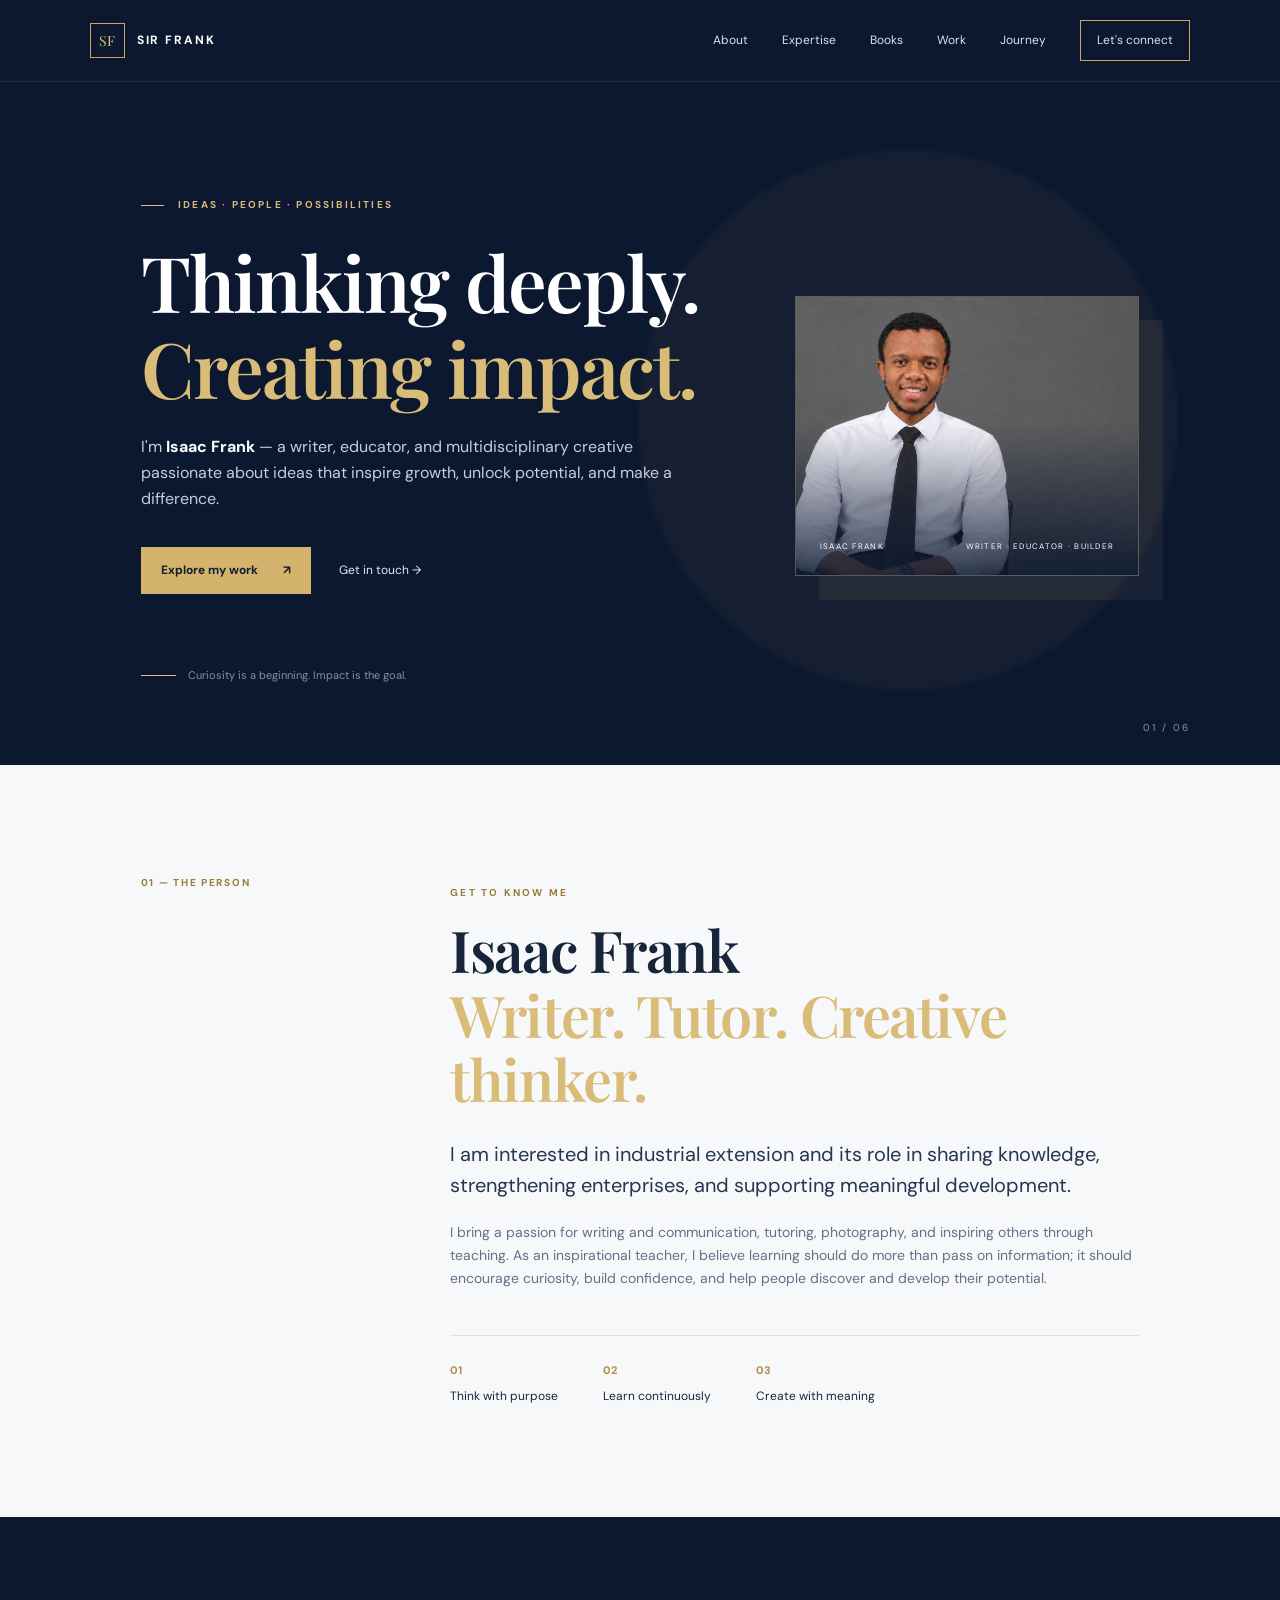
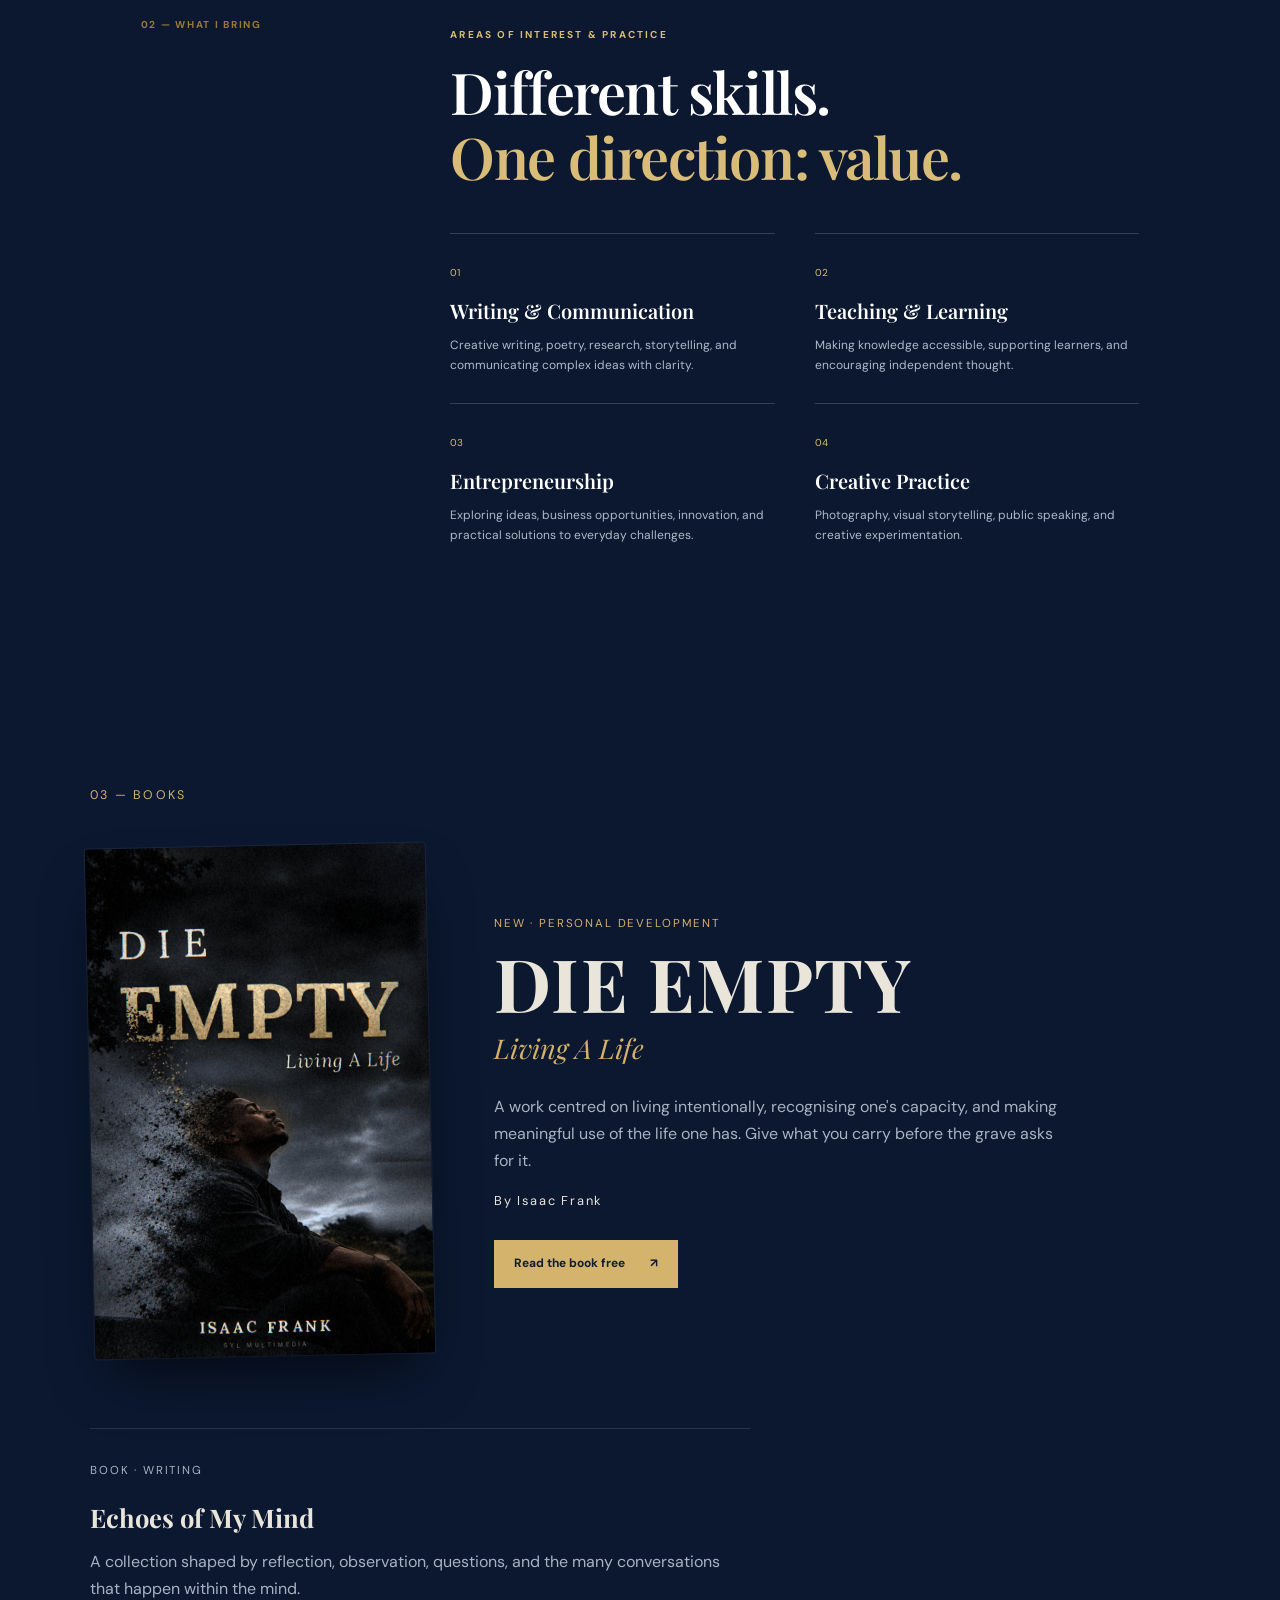
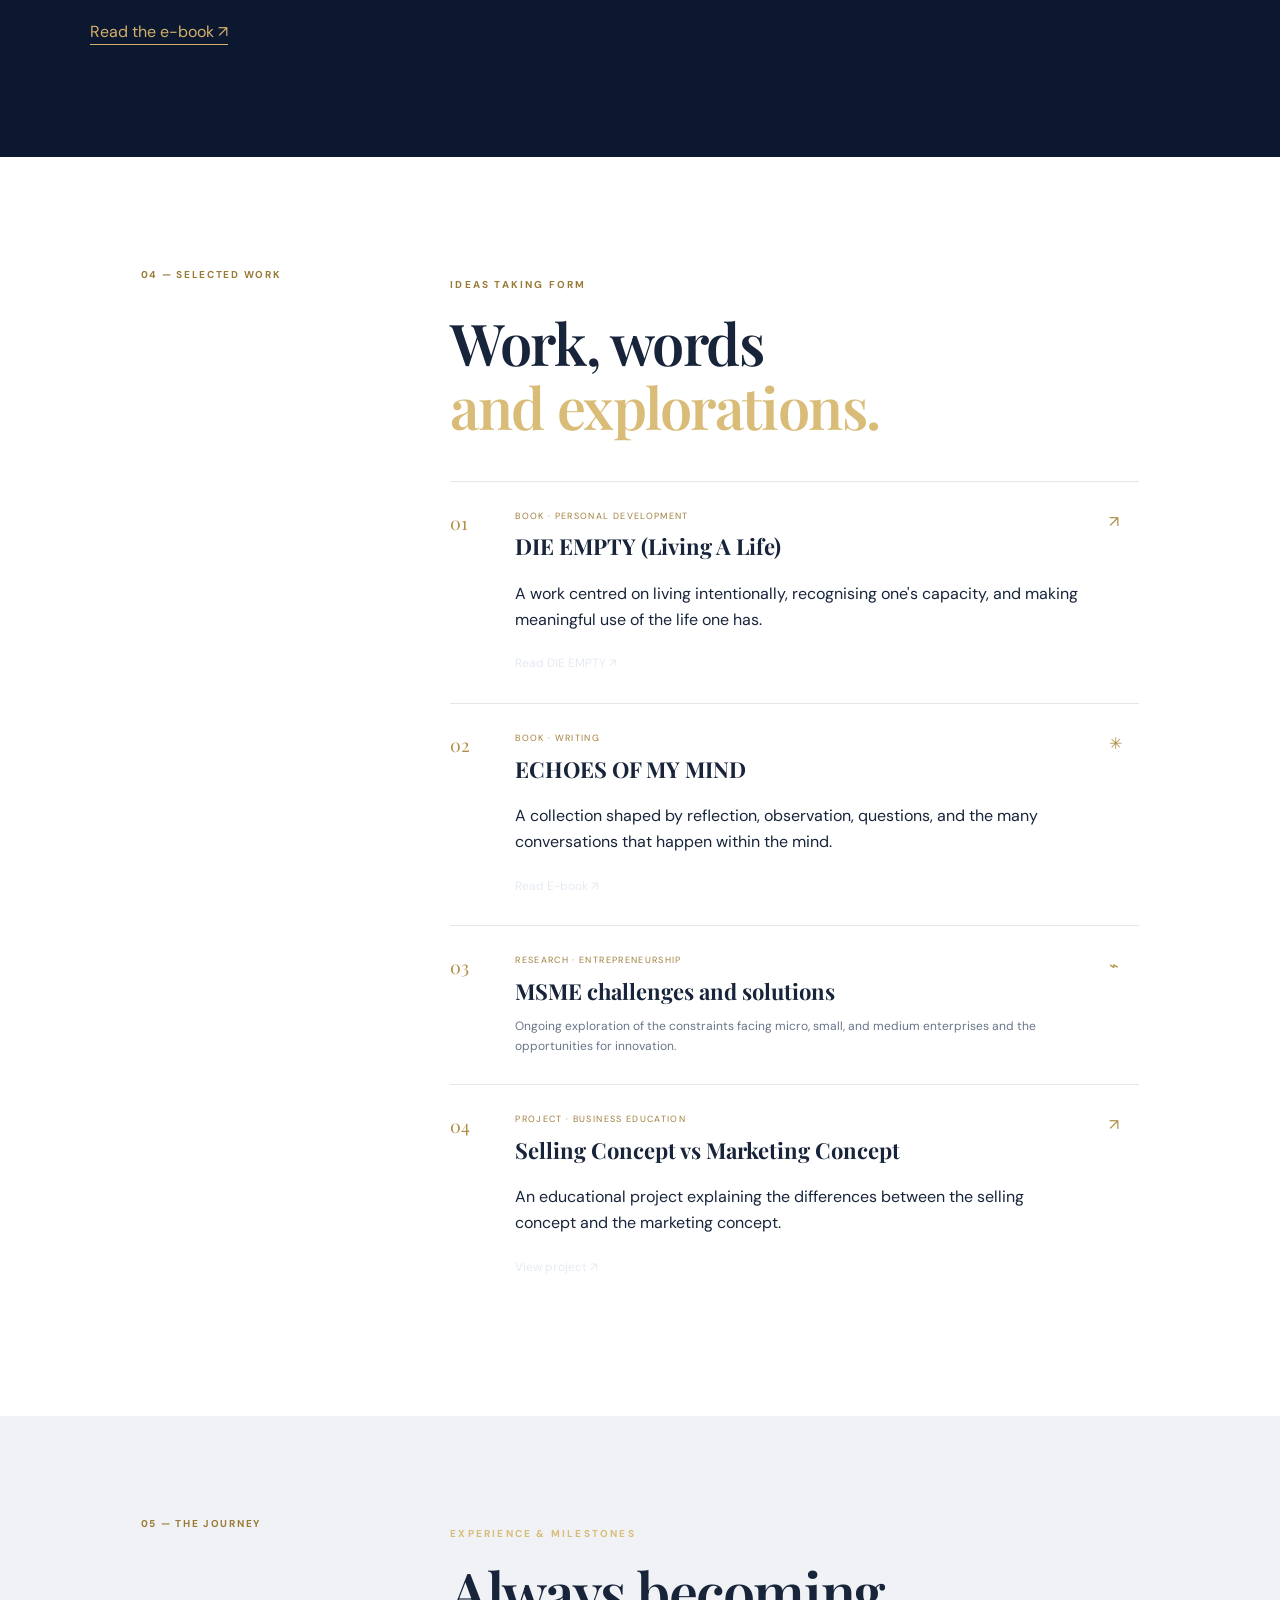
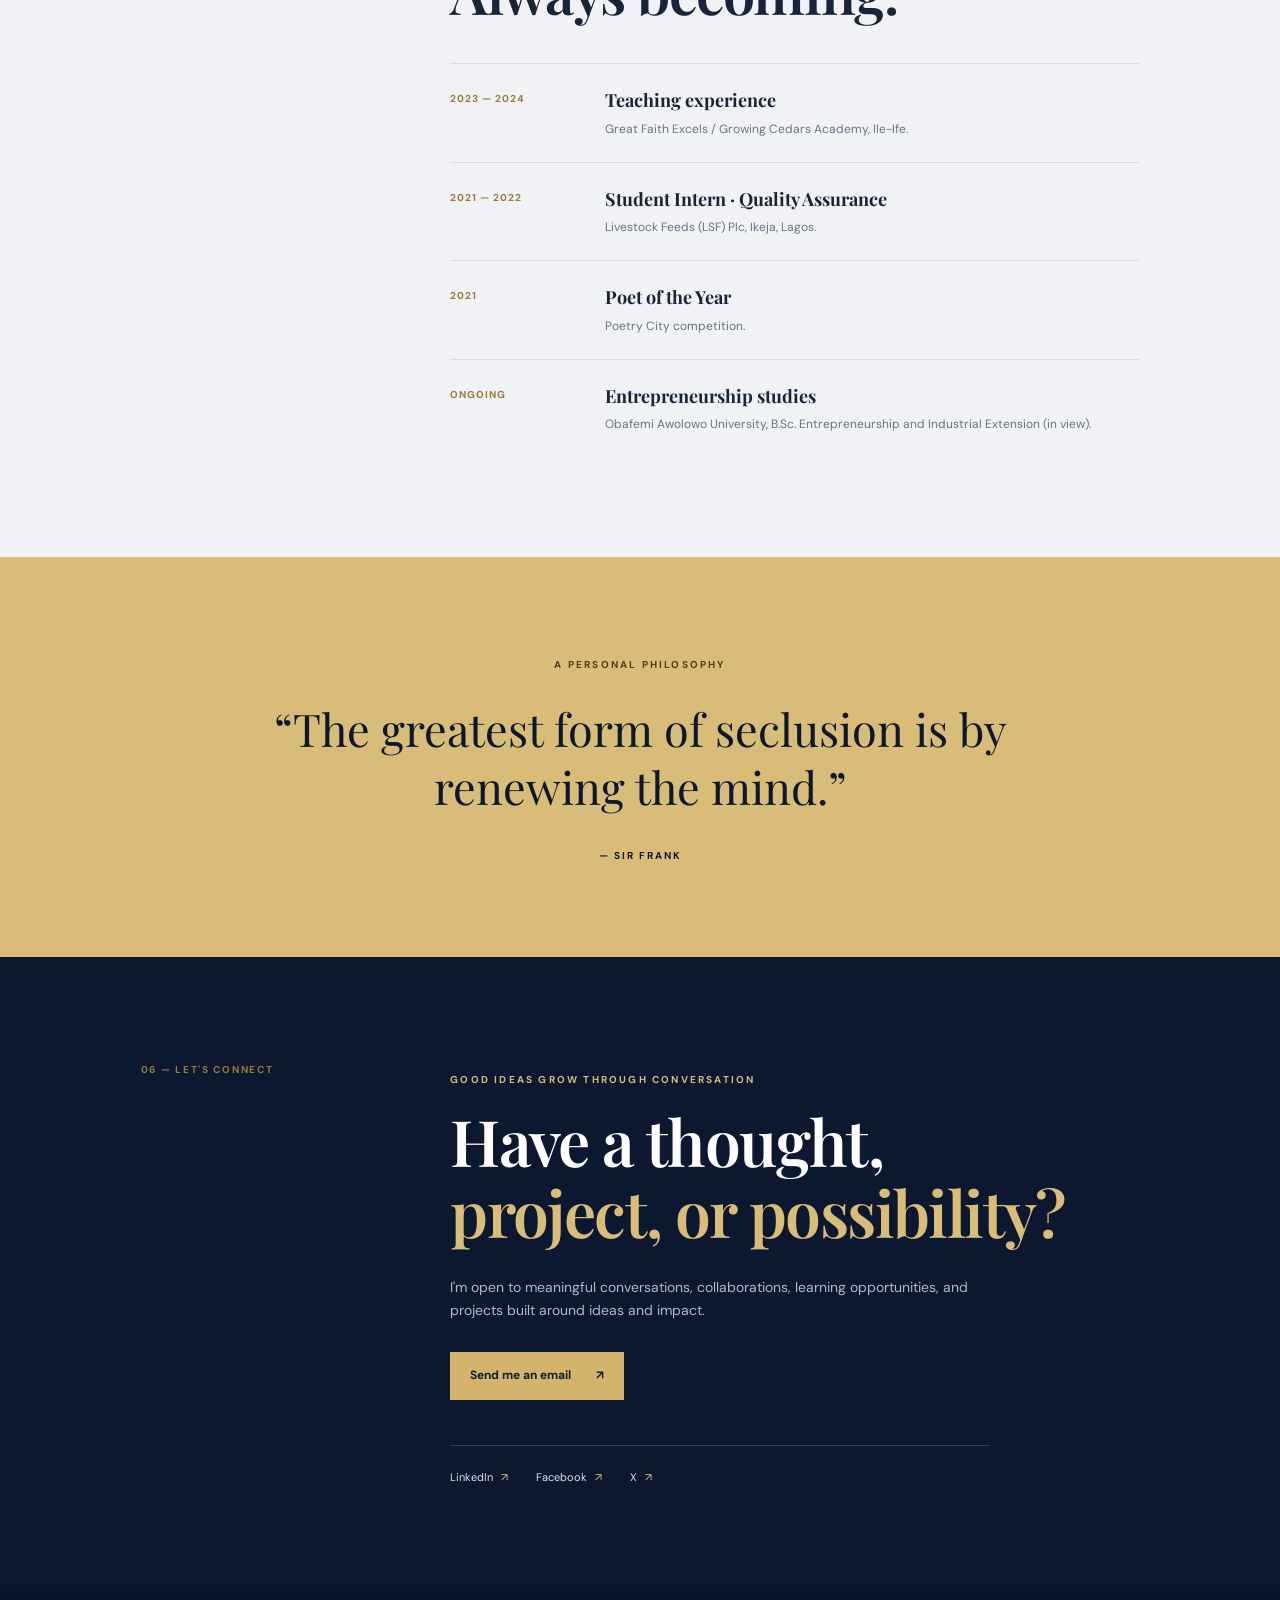
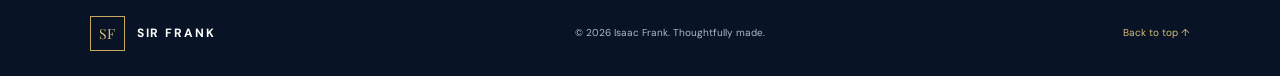
==== index.html @ 70b2aa08 "Update index.html" ====
<!DOCTYPE html>
<html lang="en">
<head>
  <meta charset="UTF-8">
  <meta name="viewport" content="width=device-width, initial-scale=1.0">

  <!-- Primary SEO -->
  <title>Isaac Frank (Sir Frank) | Nigerian Writer, Poet & Educator</title>
  <meta name="description" content="Explore the official website of Isaac Frank, known as Sir Frank — Nigerian writer, poet, educator and entrepreneur. Discover his books, creative work, teaching experience and ideas.">
  <meta name="author" content="Isaac Frank">
  <meta name="google-site-verification" content="kIgIBZlrPCtTKdkkR1Ar9hsfxq_OWVDCGzjVnLo0ApE">
  <meta name="robots" content="index, follow">
  <meta name="theme-color" content="#0b1830">

  <!-- Canonical URL -->
  <link rel="canonical" href="https://sirfrank-dotcom.github.io/sirfrank/">

  <!-- Open Graph -->
  <meta property="og:type" content="website">
  <meta property="og:site_name" content="Sir Frank">
  <meta property="og:title" content="Isaac Frank (Sir Frank) | Official Website">
  <meta property="og:description" content="Discover the books, ideas, creative work and professional journey of Isaac Frank — writer, poet, educator and entrepreneur.">
  <meta property="og:url" content="https://sirfrank-dotcom.github.io/sirfrank/">
  <meta property="og:image" content="https://sirfrank-dotcom.github.io/sirfrank/sir-frank-portrait.jpg">
  <meta property="og:image:alt" content="Portrait of Isaac Frank, known as Sir Frank">
  <meta property="og:locale" content="en_NG">

  <!-- Twitter / X Card -->
  <meta name="twitter:card" content="summary_large_image">
  <meta name="twitter:title" content="Isaac Frank (Sir Frank) | Official Website">
  <meta name="twitter:description" content="Explore the books, ideas, creative work and journey of Isaac Frank — Nigerian writer, poet and educator.">
  <meta name="twitter:image" content="https://sirfrank-dotcom.github.io/sirfrank/sir-frank-portrait.jpg">

  <!-- Author Structured Data -->
  <script type="application/ld+json">
  {
    "@context": "https://schema.org",
    "@type": "Person",
    "name": "Isaac Frank",
    "alternateName": "Sir Frank",
    "url": "https://sirfrank-dotcom.github.io/sirfrank/",
    "image": "https://sirfrank-dotcom.github.io/sirfrank/sir-frank-portrait.jpg",
    "description": "Isaac Frank, professionally known as Sir Frank, is a Nigerian writer, poet, educator and entrepreneur.",
    "jobTitle": [
      "Writer",
      "Poet",
      "Educator",
      "Entrepreneur"
    ],
    "email": "frank@sylmultimedia.com",
    "sameAs": [
      "https://www.linkedin.com/in/isaac-frank-819265212",
      "https://www.facebook.com/profile.php?id=61594886973166",
      "https://x.com/ScientificPhil2"
    ]
  }
  </script>

  <!-- Book Structured Data -->
  <script type="application/ld+json">
  {
    "@context": "https://schema.org",
    "@type": "Book",
    "name": "DIE EMPTY (Living A Life)",
    "author": { "@type": "Person", "name": "Isaac Frank" },
    "image": "https://sirfrank-dotcom.github.io/sirfrank/die-empty-cover.jpg",
    "genre": "Personal development",
    "description": "A work centred on living intentionally, recognising one's capacity, and making meaningful use of the life one has."
  }
  </script>

  <!-- Fonts and Styles -->
  <link rel="preconnect" href="https://fonts.googleapis.com">
  <link rel="preconnect" href="https://fonts.gstatic.com" crossorigin>
  <link href="https://fonts.googleapis.com/css2?family=DM+Sans:wght@400;500;600;700&family=Playfair+Display:wght@600;700&display=swap" rel="stylesheet">
  <link rel="stylesheet" href="styles.css">
  <link rel="stylesheet" href="books.css">
</head>

<body>

  <header class="site-header">
    <a class="brand" href="#home" aria-label="Sir Frank home">
      <span>SF</span><b>SIR FRANK</b>
    </a>

    <button class="menu-toggle" aria-label="Toggle navigation" aria-expanded="false">☰</button>

    <nav id="nav">
      <a href="#about">About</a>
      <a href="#expertise">Expertise</a>
      <a href="#books">Books</a>
      <a href="#work">Work</a>
      <a href="#journey">Journey</a>
      <a class="nav-contact" href="#contact">Let's connect</a>
    </nav>
  </header>

  <main>

    <section class="hero" id="home">
      <div class="hero-glow"></div>

      <div class="hero-copy">
        <p class="eyebrow"><span></span> IDEAS · PEOPLE · POSSIBILITIES</p>

        <h1>Thinking deeply.<br><em>Creating impact.</em></h1>

        <p class="hero-intro">
          I'm <strong>Isaac Frank</strong> — a writer, educator, and multidisciplinary creative passionate about ideas that inspire growth, unlock potential, and make a difference.
        </p>

        <div class="hero-actions">
          <a class="button button-gold" href="#work">Explore my work <span>↗</span></a>
          <a class="text-link" href="#contact">Get in touch <span>→</span></a>
        </div>

        <div class="hero-note">
          <span class="note-line"></span>
          <span>Curiosity is a beginning. Impact is the goal.</span>
        </div>
      </div>

      <div class="hero-card">
        <img src="sir-frank-portrait.jpg" alt="Portrait of Isaac Frank, known as Sir Frank">
        <div class="card-bottom">
          <span>ISAAC FRANK</span>
          <span>WRITER · EDUCATOR · BUILDER</span>
        </div>
      </div>

      <div class="hero-index">01 / 06</div>
    </section>

    <section class="section about-section" id="about">
      <div class="section-label">01 — THE PERSON</div>

      <div class="section-content">
        <p class="eyebrow dark">GET TO KNOW ME</p>

        <h2>Isaac Frank<br><em>Writer. Tutor. Creative thinker.</em></h2>

        <p class="lead">
          I am interested in industrial extension and its role in sharing knowledge, strengthening enterprises, and supporting meaningful development.
        </p>

        <p>
          I bring a passion for writing and communication, tutoring, photography, and inspiring others through teaching. As an inspirational teacher, I believe learning should do more than pass on information; it should encourage curiosity, build confidence, and help people discover and develop their potential.
        </p>

        <div class="values">
          <div><b>01</b><span>Think with purpose</span></div>
          <div><b>02</b><span>Learn continuously</span></div>
          <div><b>03</b><span>Create with meaning</span></div>
        </div>
      </div>
    </section>

    <section class="expertise-section" id="expertise">
      <div class="section-label">02 — WHAT I BRING</div>

      <div class="expertise-main">
        <p class="eyebrow">AREAS OF INTEREST & PRACTICE</p>

        <h2>Different skills.<br><em>One direction: value.</em></h2>

        <div class="skill-grid">
          <article>
            <span>01</span>
            <h3>Writing & Communication</h3>
            <p>Creative writing, poetry, research, storytelling, and communicating complex ideas with clarity.</p>
          </article>

          <article>
            <span>02</span>
            <h3>Teaching & Learning</h3>
            <p>Making knowledge accessible, supporting learners, and encouraging independent thought.</p>
          </article>

          <article>
            <span>03</span>
            <h3>Entrepreneurship</h3>
            <p>Exploring ideas, business opportunities, innovation, and practical solutions to everyday challenges.</p>
          </article>

          <article>
            <span>04</span>
            <h3>Creative Practice</h3>
            <p>Photography, visual storytelling, public speaking, and creative experimentation.</p>
          </article>
        </div>
      </div>
    </section>

    <!-- ============ BOOKS ============ -->
    <section class="books-section" id="books">
      <div class="books-inner">
        <p class="books-label">03 — BOOKS</p>

        <article class="book-feature">
          <a class="book-cover" href="read.html" aria-label="Read DIE EMPTY (Living A Life) online">
            <img
              src="die-empty-cover.jpg"
              width="800" height="1200"
              loading="lazy"
              alt="Cover of DIE EMPTY (Living A Life) by Isaac Frank: a man in profile looking up at a stormy sky, his shoulder dissolving into dust">
          </a>

          <div class="book-info" id="book-die-empty">
            <p class="books-tag">NEW · PERSONAL DEVELOPMENT</p>
            <h2>DIE EMPTY</h2>
            <p class="book-subtitle">Living A Life</p>
            <p class="book-blurb">
              A work centred on living intentionally, recognising one's capacity,
              and making meaningful use of the life one has. Give what you carry
              before the grave asks for it.
            </p>
            <p class="book-author">By Isaac Frank</p>
            <div class="book-actions">
              <a class="button button-gold" href="read.html">
                Read the book free <span>↗</span>
              </a>
            </div>
          </div>
        </article>

        <article class="book-secondary">
          <p class="books-tag">BOOK · WRITING</p>
          <h3>Echoes of My Mind</h3>
          <p>A collection shaped by reflection, observation, questions, and the many conversations that happen within the mind.</p>
          <a class="books-link"
             href="https://drive.google.com/file/d/1zR5VqU8-YOCfHtyw5eq_0XbmjN3TXMYq/view?usp=drivesdk"
             target="_blank" rel="noopener noreferrer">Read the e-book ↗</a>
        </article>
      </div>
    </section>

    <section class="section work-section" id="work">
      <div class="section-label">04 — SELECTED WORK</div>

      <div class="section-content">
        <p class="eyebrow dark">IDEAS TAKING FORM</p>

        <h2>Work, words<br><em>and explorations.</em></h2>

        <div class="work-list">

          <article class="work-item">
            <div class="work-no">01</div>

            <div>
              <p class="work-type">BOOK · PERSONAL DEVELOPMENT</p>
              <h3>DIE EMPTY (Living A Life)</h3>
              <p>A work centred on living intentionally, recognising one's capacity, and making meaningful use of the life one has.</p>

              <a class="text-link" href="read.html">Read DIE EMPTY ↗</a>
            </div>

            <span class="work-mark">↗</span>
          </article>

          <article class="work-item">
            <div class="work-no">02</div>

            <div>
              <p class="work-type">BOOK · WRITING</p>
              <h3>ECHOES OF MY MIND</h3>
              <p>A collection shaped by reflection, observation, questions, and the many conversations that happen within the mind.</p>

              <a
                class="text-link"
                href="https://drive.google.com/file/d/1zR5VqU8-YOCfHtyw5eq_0XbmjN3TXMYq/view?usp=drivesdk"
                target="_blank"
                rel="noopener noreferrer"
              >Read E-book ↗</a>
            </div>

            <span class="work-mark">✳</span>
          </article>

          <article class="work-item">
            <div class="work-no">03</div>

            <div>
              <p class="work-type">RESEARCH · ENTREPRENEURSHIP</p>
              <h3>MSME challenges and solutions</h3>
              <p>Ongoing exploration of the constraints facing micro, small, and medium enterprises and the opportunities for innovation.</p>
            </div>

            <span class="work-mark">⌁</span>
          </article>

          <article class="work-item">
            <div class="work-no">04</div>

            <div>
              <p class="work-type">PROJECT · BUSINESS EDUCATION</p>
              <h3>Selling Concept vs Marketing Concept</h3>
              <p>An educational project explaining the differences between the selling concept and the marketing concept.</p>

              <a class="text-link" href="https://sellingconceptvsmarketinconcept.netlify.app" target="_blank" rel="noopener">View project ↗</a>
            </div>

            <span class="work-mark">↗</span>
          </article>

        </div>
      </div>
    </section>

    <section class="journey-section" id="journey">
      <div class="section-label">05 — THE JOURNEY</div>

      <div class="journey-main">
        <p class="eyebrow">EXPERIENCE & MILESTONES</p>

        <h2>Always becoming.</h2>

        <div class="timeline">

          <div class="timeline-item">
            <span>2023 — 2024</span>
            <div>
              <h3>Teaching experience</h3>
              <p>Great Faith Excels / Growing Cedars Academy, Ile-Ife.</p>
            </div>
          </div>

          <div class="timeline-item">
            <span>2021 — 2022</span>
            <div>
              <h3>Student Intern · Quality Assurance</h3>
              <p>Livestock Feeds (LSF) Plc, Ikeja, Lagos.</p>
            </div>
          </div>

          <div class="timeline-item">
            <span>2021</span>
            <div>
              <h3>Poet of the Year</h3>
              <p>Poetry City competition.</p>
            </div>
          </div>

          <div class="timeline-item">
            <span>ONGOING</span>
            <div>
              <h3>Entrepreneurship studies</h3>
              <p>Obafemi Awolowo University, B.Sc. Entrepreneurship and Industrial Extension (in view).</p>
            </div>
          </div>

        </div>
      </div>
    </section>

    <section class="quote-section">
      <p class="eyebrow">A PERSONAL PHILOSOPHY</p>

      <blockquote>“The greatest form of seclusion is by renewing the mind.”</blockquote>

      <span>— SIR FRANK</span>
    </section>

    <section class="contact-section" id="contact">
      <div class="section-label">06 — LET'S CONNECT</div>

      <div class="contact-main">
        <p class="eyebrow">GOOD IDEAS GROW THROUGH CONVERSATION</p>

        <h2>Have a thought,<br><em>project, or possibility?</em></h2>

        <p class="contact-intro">
          I'm open to meaningful conversations, collaborations, learning opportunities, and projects built around ideas and impact.
        </p>

        <a class="button button-gold" href="mailto:frank@sylmultimedia.com">
          Send me an email <span>↗</span>
        </a>

        <div class="social-links">
          <a href="https://www.linkedin.com/in/isaac-frank-819265212" target="_blank" rel="noopener">LinkedIn <span>↗</span></a>

          <a href="https://www.facebook.com/profile.php?id=61594886973166" target="_blank" rel="noopener">Facebook <span>↗</span></a>

          <a href="https://x.com/ScientificPhil2" target="_blank" rel="noopener">X <span>↗</span></a>
        </div>
      </div>
    </section>

  </main>

  <footer>
    <a class="brand" href="#home">
      <span>SF</span><b>SIR FRANK</b>
    </a>

    <p>© <span id="year"></span> Isaac Frank. Thoughtfully made.</p>

    <a href="#home" class="back-top">Back to top ↑</a>
  </footer>

  <script src="script.js"></script>

</body>
</html>
---- styles.css ----
*{box-sizing:border-box}html{scroll-behavior:smooth}body{margin:0;background:#f7f8fa;color:#17243a;font-family:"DM Sans",sans-serif;line-height:1.65}a{color:inherit;text-decoration:none}.site-header{height:82px;padding:0 7vw;display:flex;align-items:center;justify-content:space-between;background:#0b1830;color:#fff;position:sticky;top:0;z-index:10;border-bottom:1px solid #ffffff18}.brand{display:flex;align-items:center;gap:12px;letter-spacing:.16em;font-size:12px}.brand span{display:grid;place-items:center;width:35px;height:35px;border:1px solid #caa85b;color:#d9bc78;font-family:"Playfair Display";font-size:14px;letter-spacing:0}.site-header nav{display:flex;align-items:center;gap:34px;font-size:12px;color:#dce2ed}.site-header nav a:hover,.social-links a:hover{color:#d9bc78}.nav-contact{border:1px solid #caa85b;padding:10px 16px}.menu-toggle{display:none;background:none;color:white;border:0;font-size:24px}.hero{min-height:660px;background:#0b1830;color:#fff;padding:105px 11vw 80px;position:relative;display:grid;grid-template-columns:1.25fr .75fr;align-items:center;gap:8%;overflow:hidden}.hero-glow{position:absolute;width:540px;height:540px;border-radius:50%;background:#caa85b0d;filter:blur(2px);right:8%;top:10%}.hero-copy,.hero-card{position:relative;z-index:1}.eyebrow{font-size:10px;letter-spacing:.22em;font-weight:700;color:#d9bc78}.eyebrow span{display:inline-block;width:23px;height:1px;background:#d9bc78;vertical-align:middle;margin-right:10px}.hero h1,h2{font-family:"Playfair Display",serif;font-weight:600;line-height:1.12;letter-spacing:-.025em}.hero h1{font-size:clamp(48px,6vw,78px);margin:24px 0}.hero h1 em,h2 em{font-style:normal;color:#d9bc78}.hero-intro{max-width:570px;color:#c6cedb;font-size:16px}.hero-intro strong{color:white}.hero-actions{display:flex;align-items:center;gap:28px;margin-top:34px}.button{display:inline-flex;align-items:center;gap:25px;padding:14px 20px;font-size:12px;font-weight:700}.button-gold{background:#d4b46d;color:#111d31}.button-gold:hover{background:#e5ca8b}.text-link{font-size:12px;color:#e5eaf2}.hero-note{display:flex;align-items:center;gap:12px;margin-top:72px;color:#8491a5;font-size:11px}.note-line{width:35px;height:1px;background:#d9bc78}.hero-card{height: 280px;max-width:360px;width:100%;justify-self: center;position:relative;overflow:hidden;border:1px solid #d9bc7859;background:#142746;box-shadow:24px 24px 0 #d9bc7812}.hero-card>img{display:block;width:100%;height:100%;object-fit:cover;object-position:48% center}.hero-card:after{content:"";position:absolute;inset:45% 0 0;background:linear-gradient(transparent,#0b1830d9);pointer-events:none}.card-bottom{position:absolute;z-index:1;bottom:22px;left:24px;right:24px;display:flex;justify-content:space-between;gap:10px;font-size:8px;letter-spacing:.16em;color:#fff}.hero-index{position:absolute;right:7vw;bottom:28px;font-size:10px;letter-spacing:.2em;color:#8794a8}.section{padding:110px 11vw;display:grid;grid-template-columns:.5fr 1.5fr;gap:8%}.section-label{font-size:10px;letter-spacing:.17em;color:#9a7a37;font-weight:700}.section-content{max-width:800px}.dark{color:#9a7a37}h2{font-size:clamp(38px,4.5vw,58px);margin:16px 0 28px}.lead{font-size:20px;line-height:1.55;color:#263650;max-width:730px}.section-content>p:not(.eyebrow):not(.lead){color:#647086;max-width:730px;font-size:14px}.values{display:flex;gap:45px;margin-top:45px;border-top:1px solid #dfe3e9;padding-top:25px}.values div{display:flex;flex-direction:column;gap:8px;font-size:12px}.values b{font-size:11px;color:#b18d45}.expertise-section,.journey-section{background:#0b1830;color:#fff;padding:100px 11vw;display:grid;grid-template-columns:.5fr 1.5fr;gap:8%}.expertise-main,.journey-main{max-width:850px}.expertise-main h2{margin-bottom:45px}.skill-grid{display:grid;grid-template-columns:1fr 1fr;gap:0 40px}.skill-grid article{border-top:1px solid #ffffff2b;padding:24px 0 28px}.skill-grid article>span{font-size:10px;color:#d9bc78}.skill-grid h3{font-family:"Playfair Display";font-size:20px;font-weight:600;margin:9px 0}.skill-grid p{font-size:12px;color:#aeb9ca;margin:0;max-width:340px}.work-section{background:#fff}.work-list{margin-top:42px}.work-item{display:grid;grid-template-columns:45px 1fr 30px;gap:20px;padding:27px 0;border-top:1px solid #e3e6eb;align-items:start}.work-no{font-family:"Playfair Display";color:#b18d45;font-size:18px}.work-type{font-size:9px;letter-spacing:.15em;color:#a17e3c;margin:0 0 5px}.work-item h3{font-family:"Playfair Display";font-size:22px;margin:0 0 8px}.work-item p:last-child{font-size:12px;color:#68758a;margin:0;max-width:650px}.work-mark{color:#b18d45}.journey-section{background:#f0f2f5;color:#17243a}.timeline{margin-top:40px}.timeline-item{display:grid;grid-template-columns:130px 1fr;gap:25px;padding:22px 0;border-top:1px solid #d7dce4}.timeline-item>span{font-size:10px;letter-spacing:.1em;color:#9b7938;font-weight:700;padding-top:5px}.timeline-item h3{font-family:"Playfair Display";font-size:18px;margin:0 0 4px}.timeline-item p{font-size:12px;color:#667286;margin:0}.quote-section{background:#d9bc78;text-align:center;padding:90px 12vw;color:#0b1830}.quote-section .eyebrow{color:#4b3c1e}.quote-section blockquote{font-family:"Playfair Display";font-size:clamp(27px,4vw,45px);line-height:1.3;max-width:850px;margin:25px auto}.quote-section>span{font-size:10px;letter-spacing:.2em;font-weight:700}.contact-section{background:#0b1830;color:#fff;padding:105px 11vw;display:grid;grid-template-columns:.5fr 1.5fr;gap:8%}.contact-main{max-width:800px}.contact-main h2{font-size:clamp(42px,5vw,64px)}.contact-intro{color:#aeb9ca;max-width:530px;font-size:14px;margin:0 0 30px}.social-links{display:flex;gap:28px;margin-top:45px;padding-top:22px;border-top:1px solid #ffffff2b;max-width:540px}.social-links a{font-size:11px;color:#dce2ed}.social-links span{color:#d9bc78;margin-left:5px}footer{background:#081326;color:#aeb9ca;padding:25px 7vw;display:flex;align-items:center;justify-content:space-between;font-size:10px}footer .brand{color:#fff}footer p{margin:0}.back-top{color:#d9bc78}
@media(max-width:760px){.site-header{height:70px;padding:0 6vw}.menu-toggle{display:block}.site-header nav{display:none;position:absolute;top:70px;left:0;right:0;background:#0b1830;padding:20px 7vw 28px;flex-direction:column;align-items:flex-start;gap:18px}.site-header nav.open{display:flex}.hero{padding:75px 7vw 85px;grid-template-columns:1fr;gap:50px}.hero h1{font-size:53px}.hero-card{justify-self:start;height:280px;max-width:100%}.hero-note{margin-top:45px}.section,.expertise-section,.journey-section,.contact-section{padding:75px 7vw;grid-template-columns:1fr;gap:25px}.section-label{margin-bottom:4px}.values{gap:18px;flex-wrap:wrap}.values div{min-width:120px}.skill-grid{grid-template-columns:1fr}.work-item{grid-template-columns:30px 1fr 20px;gap:12px}.timeline-item{grid-template-columns:95px 1fr;gap:15px}.quote-section{padding:70px 8vw}.social-links{gap:18px;flex-wrap:wrap}footer{padding:24px 7vw;gap:15px;flex-wrap:wrap}footer p{order:3;width:100%}}
---- books.css ----
/* ============ BOOKS SECTION — append to the bottom of styles.css ============ */
.books-section{
  --b-bg:#0b1830; --b-gold:#d4b06a; --b-text:#e9e5da; --b-muted:#a9b2c3;
  background:var(--b-bg); color:var(--b-text);
  padding:clamp(4rem,9vw,7rem) clamp(1.25rem,5vw,4rem);
}
.books-inner{max-width:1100px;margin:0 auto}
.books-label{letter-spacing:.18em;font-size:.78rem;color:var(--b-gold);margin:0 0 2.5rem}

.book-feature{
  display:grid; grid-template-columns:minmax(220px,340px) 1fr;
  gap:clamp(2rem,5vw,4.5rem); align-items:center;
}
.book-cover{display:block;justify-self:center;max-width:340px;width:100%}
.book-cover img{
  display:block;width:100%;height:auto;border-radius:3px;
  box-shadow:0 30px 60px -20px rgba(0,0,0,.7),0 0 0 1px rgba(255,255,255,.06);
  transform:rotate(-1.2deg); transition:transform .4s ease;
}
.book-cover:hover img,.book-cover:focus-visible img{transform:rotate(0) translateY(-4px)}

.books-tag{letter-spacing:.16em;font-size:.72rem;color:var(--b-gold);margin:0 0 .8rem}
.book-info h2{
  font-family:"Playfair Display",Georgia,serif;font-weight:700;
  font-size:clamp(2.6rem,7vw,4.6rem);line-height:1;margin:0;letter-spacing:.02em;
}
.book-subtitle{
  font-family:"Playfair Display",Georgia,serif;font-style:italic;
  font-size:clamp(1.2rem,3vw,1.7rem);color:var(--b-gold);margin:.4rem 0 1.4rem;
}
.book-blurb{max-width:52ch;line-height:1.7;color:var(--b-muted);margin:0 0 1rem}
.book-author{letter-spacing:.14em;font-size:.8rem;margin:0 0 1.8rem}

.book-secondary{
  margin-top:clamp(3rem,6vw,4.5rem);padding-top:2rem;
  border-top:1px solid rgba(255,255,255,.12);max-width:60ch;
}
.book-secondary h3{font-family:"Playfair Display",Georgia,serif;font-size:1.6rem;margin:0 0 .6rem}
.book-secondary p{color:var(--b-muted);line-height:1.7;margin:0 0 1rem}
.books-link{color:var(--b-gold);text-decoration:none;border-bottom:1px solid currentColor;padding-bottom:2px}
.books-link:hover{opacity:.8}

@media (max-width:760px){
  .book-feature{grid-template-columns:1fr;text-align:left}
  .book-cover{max-width:260px}
}
@media (prefers-reduced-motion:reduce){.book-cover img{transition:none}}
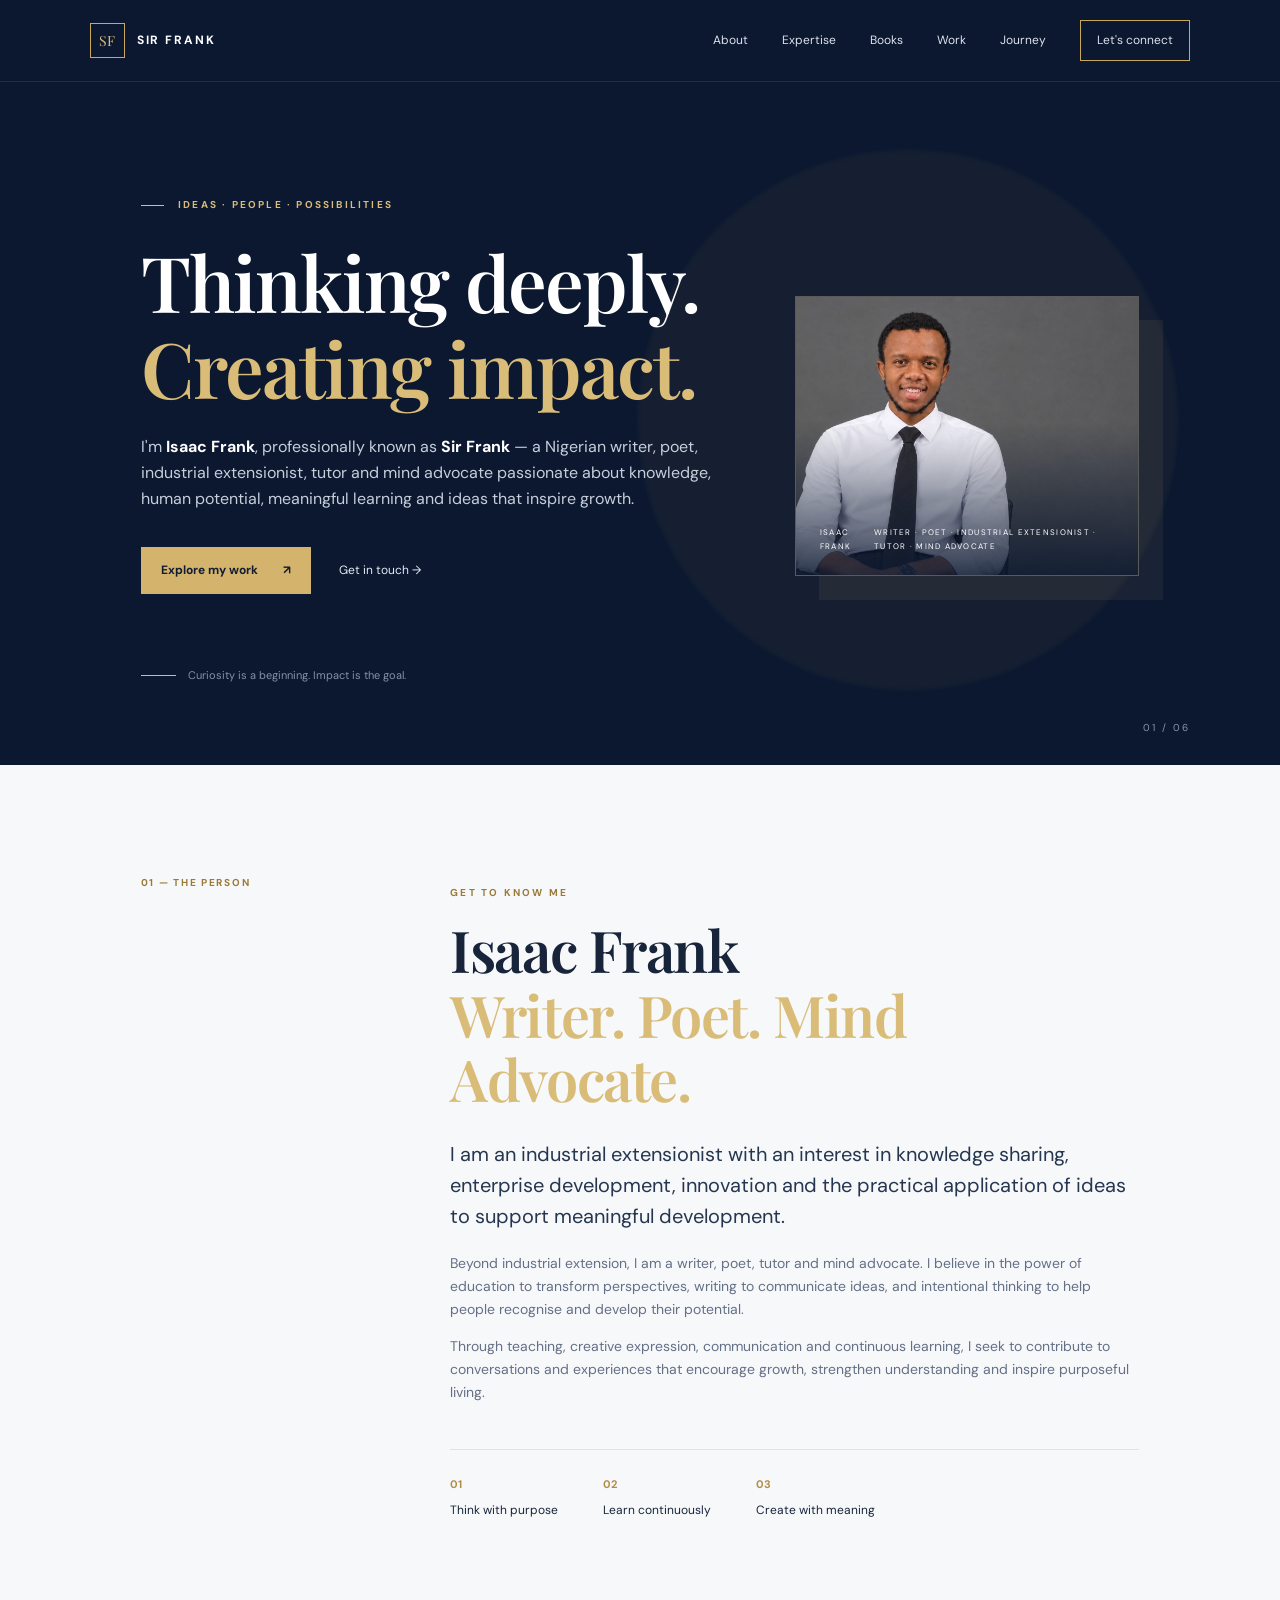
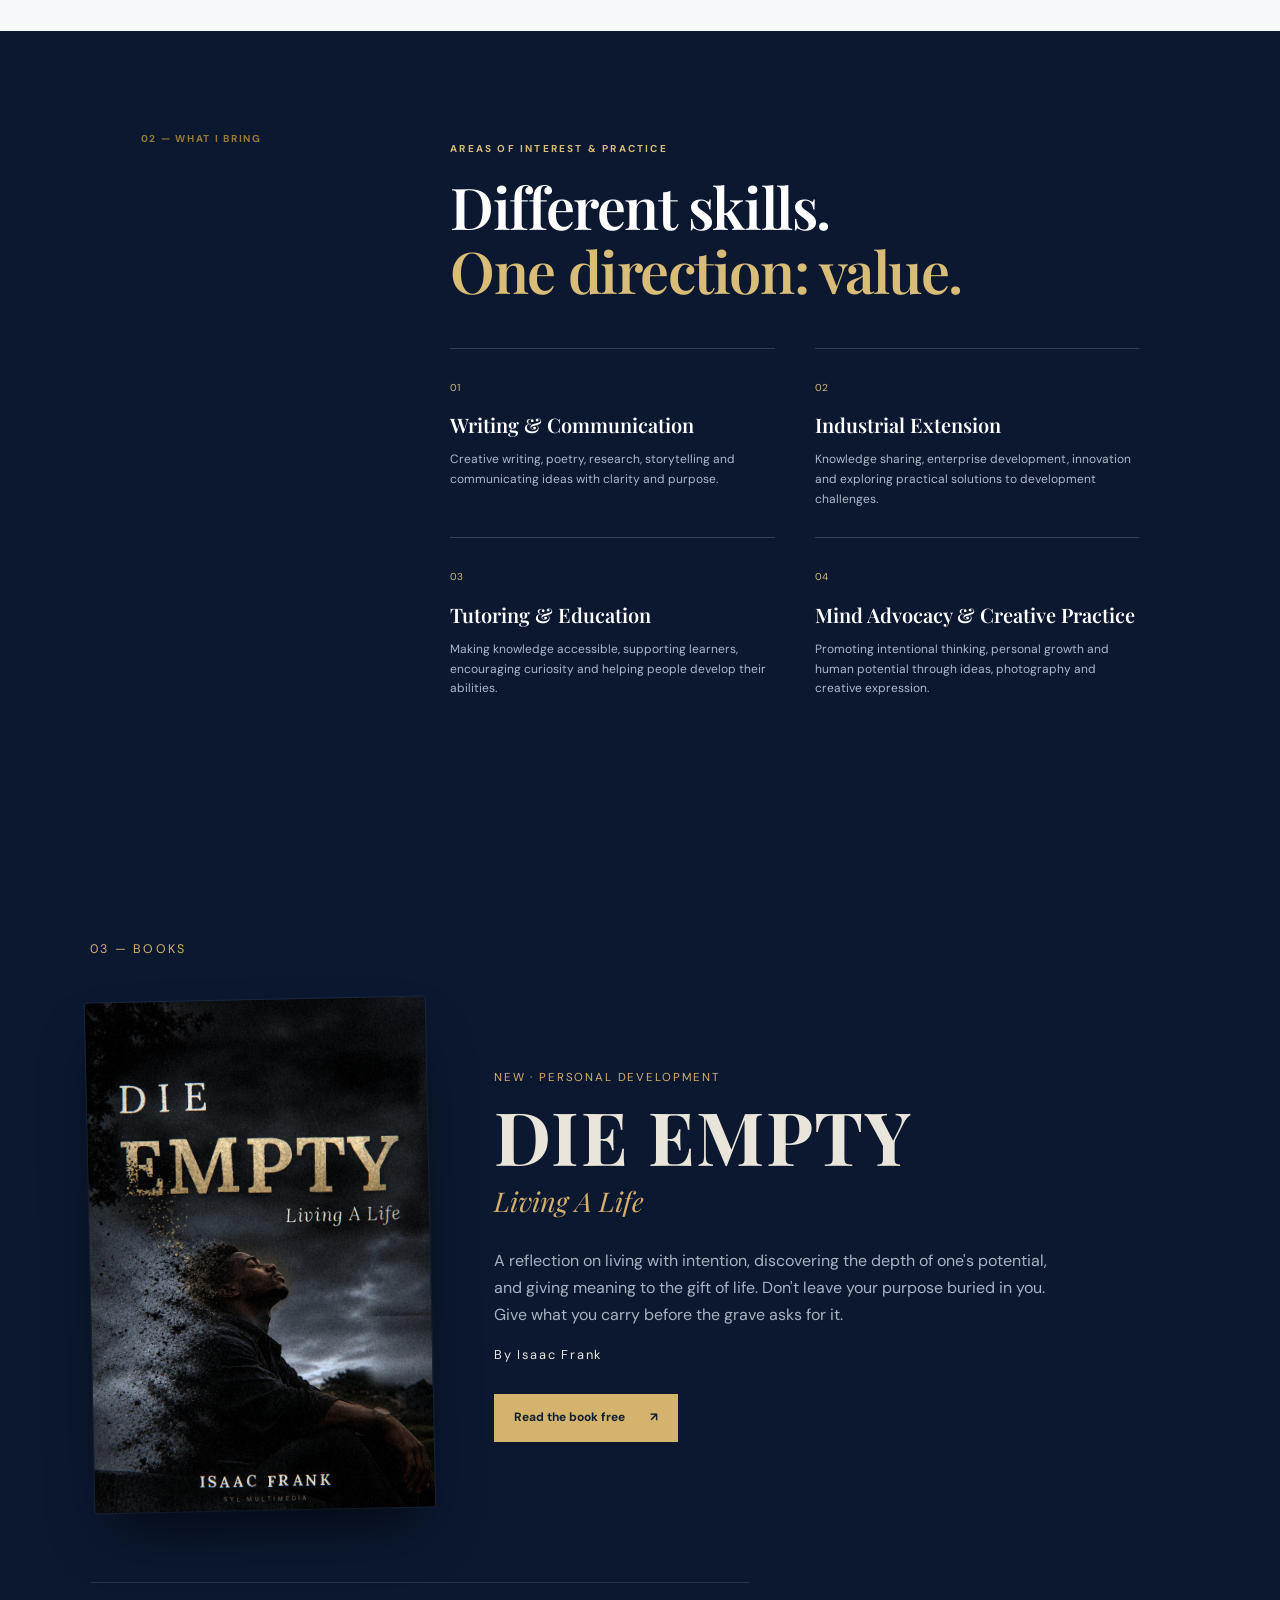
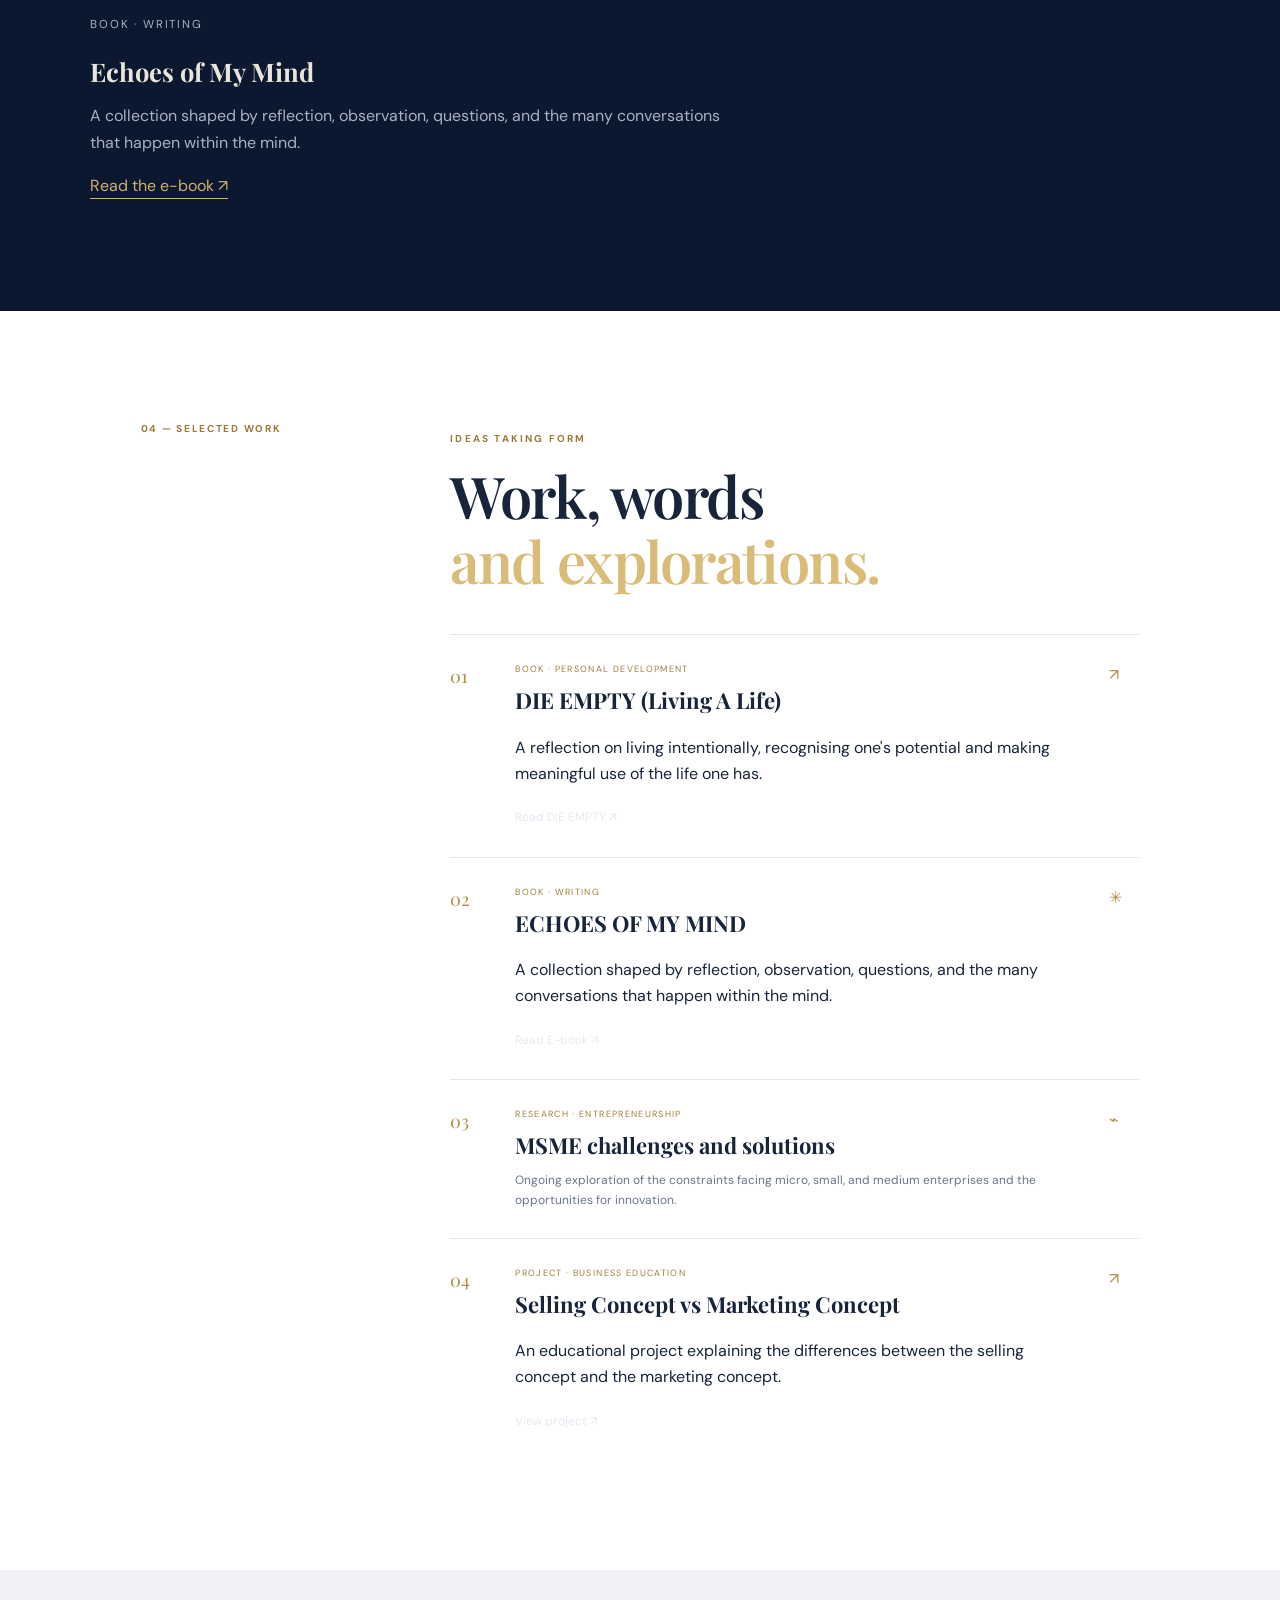
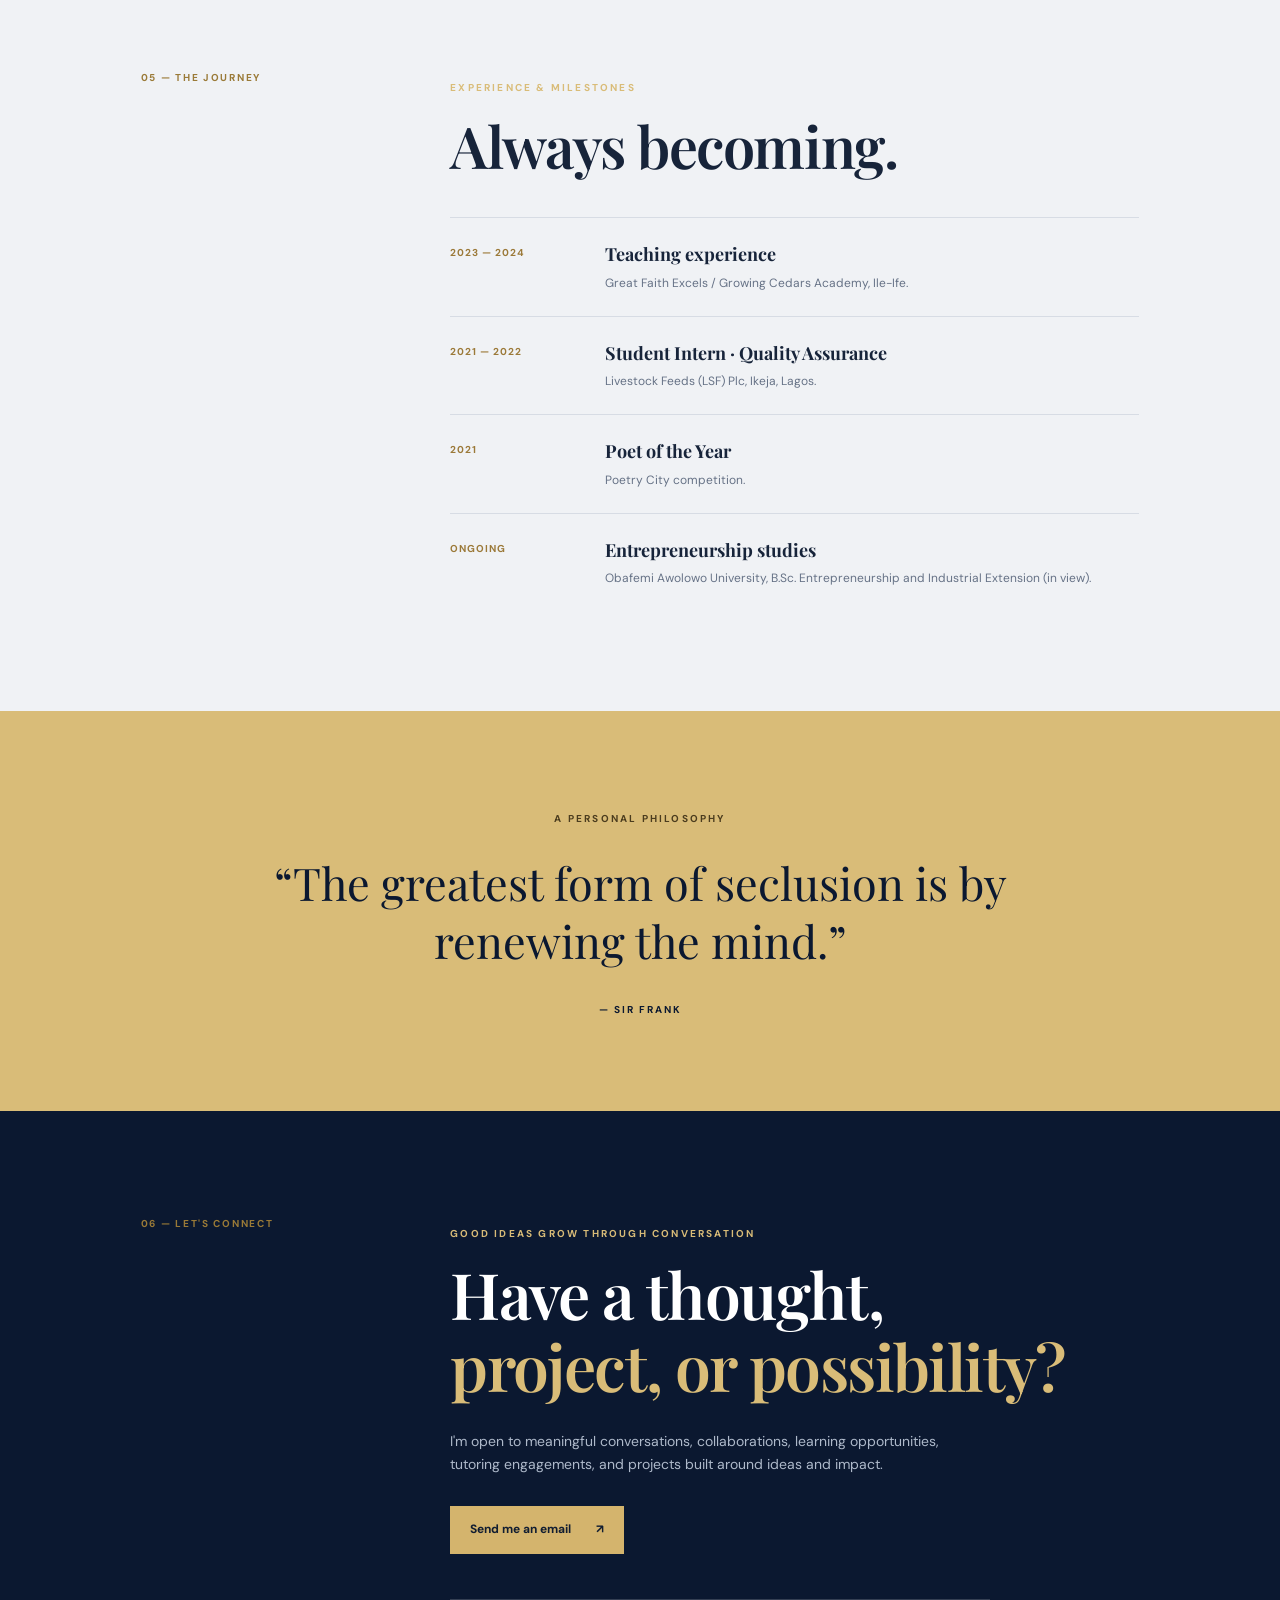
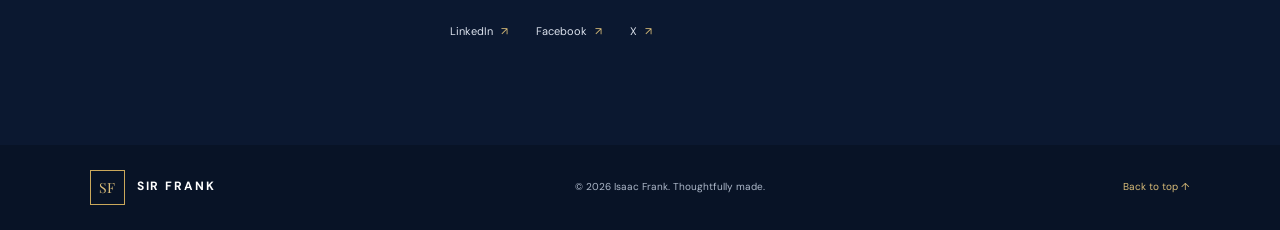
==== commit 5cc5f0f3: "Update index.html" ====
--- a/index.html
+++ b/index.html
@@ -5,8 +5,8 @@
   <meta name="viewport" content="width=device-width, initial-scale=1.0">
 
   <!-- Primary SEO -->
-  <title>Isaac Frank (Sir Frank) | Nigerian Writer, Poet & Educator</title>
-  <meta name="description" content="Explore the official website of Isaac Frank, known as Sir Frank — Nigerian writer, poet, educator and entrepreneur. Discover his books, creative work, teaching experience and ideas.">
+  <title>Isaac Frank (Sir Frank) | Writer, Poet, Industrial Extensionist & Mind Advocate</title>
+  <meta name="description" content="Explore the official website of Isaac Frank, known as Sir Frank — Nigerian writer, poet, industrial extensionist, tutor and mind advocate. Discover his books, creative works, teaching, ideas and professional journey.">
   <meta name="author" content="Isaac Frank">
   <meta name="google-site-verification" content="kIgIBZlrPCtTKdkkR1Ar9hsfxq_OWVDCGzjVnLo0ApE">
   <meta name="robots" content="index, follow">
@@ -18,8 +18,8 @@
   <!-- Open Graph -->
   <meta property="og:type" content="website">
   <meta property="og:site_name" content="Sir Frank">
-  <meta property="og:title" content="Isaac Frank (Sir Frank) | Official Website">
-  <meta property="og:description" content="Discover the books, ideas, creative work and professional journey of Isaac Frank — writer, poet, educator and entrepreneur.">
+  <meta property="og:title" content="Isaac Frank (Sir Frank) | Writer, Poet & Industrial Extensionist">
+  <meta property="og:description" content="Discover the books, ideas, creative works and professional journey of Isaac Frank — Nigerian writer, poet, industrial extensionist, tutor and mind advocate.">
   <meta property="og:url" content="https://sirfrank-dotcom.github.io/sirfrank/">
   <meta property="og:image" content="https://sirfrank-dotcom.github.io/sirfrank/sir-frank-portrait.jpg">
   <meta property="og:image:alt" content="Portrait of Isaac Frank, known as Sir Frank">
@@ -28,7 +28,7 @@
   <!-- Twitter / X Card -->
   <meta name="twitter:card" content="summary_large_image">
   <meta name="twitter:title" content="Isaac Frank (Sir Frank) | Official Website">
-  <meta name="twitter:description" content="Explore the books, ideas, creative work and journey of Isaac Frank — Nigerian writer, poet and educator.">
+  <meta name="twitter:description" content="Explore the books, ideas and professional journey of Isaac Frank — writer, poet, industrial extensionist, tutor and mind advocate.">
   <meta name="twitter:image" content="https://sirfrank-dotcom.github.io/sirfrank/sir-frank-portrait.jpg">
 
   <!-- Author Structured Data -->
@@ -40,14 +40,26 @@
     "alternateName": "Sir Frank",
     "url": "https://sirfrank-dotcom.github.io/sirfrank/",
     "image": "https://sirfrank-dotcom.github.io/sirfrank/sir-frank-portrait.jpg",
-    "description": "Isaac Frank, professionally known as Sir Frank, is a Nigerian writer, poet, educator and entrepreneur.",
+    "description": "Isaac Frank, professionally known as Sir Frank, is a Nigerian writer, poet, industrial extensionist, tutor and mind advocate interested in knowledge sharing, education, creativity, entrepreneurship and human potential.",
     "jobTitle": [
       "Writer",
       "Poet",
-      "Educator",
-      "Entrepreneur"
+      "Industrial Extensionist",
+      "Tutor",
+      "Mind Advocate"
     ],
-    "email": "frank@sylmultimedia.com",
+    "knowsAbout": [
+      "Creative Writing",
+      "Poetry",
+      "Industrial Extension",
+      "Entrepreneurship",
+      "Education",
+      "Tutoring",
+      "Personal Development",
+      "Mind Advocacy",
+      "Communication"
+    ],
+    "email": "frankisaac816@gmail.com",
     "sameAs": [
       "https://www.linkedin.com/in/isaac-frank-819265212",
       "https://www.facebook.com/profile.php?id=61594886973166",
@@ -62,10 +74,13 @@
     "@context": "https://schema.org",
     "@type": "Book",
     "name": "DIE EMPTY (Living A Life)",
-    "author": { "@type": "Person", "name": "Isaac Frank" },
+    "author": {
+      "@type": "Person",
+      "name": "Isaac Frank"
+    },
     "image": "https://sirfrank-dotcom.github.io/sirfrank/die-empty-cover.jpg",
     "genre": "Personal development",
-    "description": "A work centred on living intentionally, recognising one's capacity, and making meaningful use of the life one has."
+    "description": "A reflection on living with intention, discovering the depth of one's potential, and giving meaning to the gift of life. Give what you carry before the grave asks for it."
   }
   </script>
 
@@ -107,7 +122,7 @@
         <h1>Thinking deeply.<br><em>Creating impact.</em></h1>
 
         <p class="hero-intro">
-          I'm <strong>Isaac Frank</strong> — a writer, educator, and multidisciplinary creative passionate about ideas that inspire growth, unlock potential, and make a difference.
+          I'm <strong>Isaac Frank</strong>, professionally known as <strong>Sir Frank</strong> — a Nigerian writer, poet, industrial extensionist, tutor and mind advocate passionate about knowledge, human potential, meaningful learning and ideas that inspire growth.
         </p>
 
         <div class="hero-actions">
@@ -125,7 +140,7 @@
         <img src="sir-frank-portrait.jpg" alt="Portrait of Isaac Frank, known as Sir Frank">
         <div class="card-bottom">
           <span>ISAAC FRANK</span>
-          <span>WRITER · EDUCATOR · BUILDER</span>
+          <span>WRITER · POET · INDUSTRIAL EXTENSIONIST · TUTOR · MIND ADVOCATE</span>
         </div>
       </div>
 
@@ -138,14 +153,18 @@
       <div class="section-content">
         <p class="eyebrow dark">GET TO KNOW ME</p>
 
-        <h2>Isaac Frank<br><em>Writer. Tutor. Creative thinker.</em></h2>
+        <h2>Isaac Frank<br><em>Writer. Poet. Mind Advocate.</em></h2>
 
         <p class="lead">
-          I am interested in industrial extension and its role in sharing knowledge, strengthening enterprises, and supporting meaningful development.
+          I am an industrial extensionist with an interest in knowledge sharing, enterprise development, innovation and the practical application of ideas to support meaningful development.
         </p>
 
         <p>
-          I bring a passion for writing and communication, tutoring, photography, and inspiring others through teaching. As an inspirational teacher, I believe learning should do more than pass on information; it should encourage curiosity, build confidence, and help people discover and develop their potential.
+          Beyond industrial extension, I am a writer, poet, tutor and mind advocate. I believe in the power of education to transform perspectives, writing to communicate ideas, and intentional thinking to help people recognise and develop their potential.
+        </p>
+
+        <p>
+          Through teaching, creative expression, communication and continuous learning, I seek to contribute to conversations and experiences that encourage growth, strengthen understanding and inspire purposeful living.
         </p>
 
         <div class="values">
@@ -168,25 +187,25 @@
           <article>
             <span>01</span>
             <h3>Writing & Communication</h3>
-            <p>Creative writing, poetry, research, storytelling, and communicating complex ideas with clarity.</p>
+            <p>Creative writing, poetry, research, storytelling and communicating ideas with clarity and purpose.</p>
           </article>
 
           <article>
             <span>02</span>
-            <h3>Teaching & Learning</h3>
-            <p>Making knowledge accessible, supporting learners, and encouraging independent thought.</p>
+            <h3>Industrial Extension</h3>
+            <p>Knowledge sharing, enterprise development, innovation and exploring practical solutions to development challenges.</p>
           </article>
 
           <article>
             <span>03</span>
-            <h3>Entrepreneurship</h3>
-            <p>Exploring ideas, business opportunities, innovation, and practical solutions to everyday challenges.</p>
+            <h3>Tutoring & Education</h3>
+            <p>Making knowledge accessible, supporting learners, encouraging curiosity and helping people develop their abilities.</p>
           </article>
 
           <article>
             <span>04</span>
-            <h3>Creative Practice</h3>
-            <p>Photography, visual storytelling, public speaking, and creative experimentation.</p>
+            <h3>Mind Advocacy & Creative Practice</h3>
+            <p>Promoting intentional thinking, personal growth and human potential through ideas, photography and creative expression.</p>
           </article>
         </div>
       </div>
@@ -211,8 +230,9 @@
             <h2>DIE EMPTY</h2>
             <p class="book-subtitle">Living A Life</p>
             <p class="book-blurb">
-              A work centred on living intentionally, recognising one's capacity,
-              and making meaningful use of the life one has. Give what you carry
+              A reflection on living with intention, discovering the depth
+              of one's potential, and giving meaning to the gift of life.
+              Don't leave your purpose buried in you. Give what you carry
               before the grave asks for it.
             </p>
             <p class="book-author">By Isaac Frank</p>
@@ -251,7 +271,7 @@
             <div>
               <p class="work-type">BOOK · PERSONAL DEVELOPMENT</p>
               <h3>DIE EMPTY (Living A Life)</h3>
-              <p>A work centred on living intentionally, recognising one's capacity, and making meaningful use of the life one has.</p>
+              <p>A reflection on living intentionally, recognising one's potential and making meaningful use of the life one has.</p>
 
               <a class="text-link" href="read.html">Read DIE EMPTY ↗</a>
             </div>
@@ -371,10 +391,10 @@
         <h2>Have a thought,<br><em>project, or possibility?</em></h2>
 
         <p class="contact-intro">
-          I'm open to meaningful conversations, collaborations, learning opportunities, and projects built around ideas and impact.
+          I'm open to meaningful conversations, collaborations, learning opportunities, tutoring engagements, and projects built around ideas and impact.
         </p>
 
-        <a class="button button-gold" href="mailto:frank@sylmultimedia.com">
+        <a class="button button-gold" href="mailto:frankisaac816@gmail.com">
           Send me an email <span>↗</span>
         </a>
 
@@ -403,4 +423,4 @@
   <script src="script.js"></script>
 
 </body>
-</html>
+    </html>
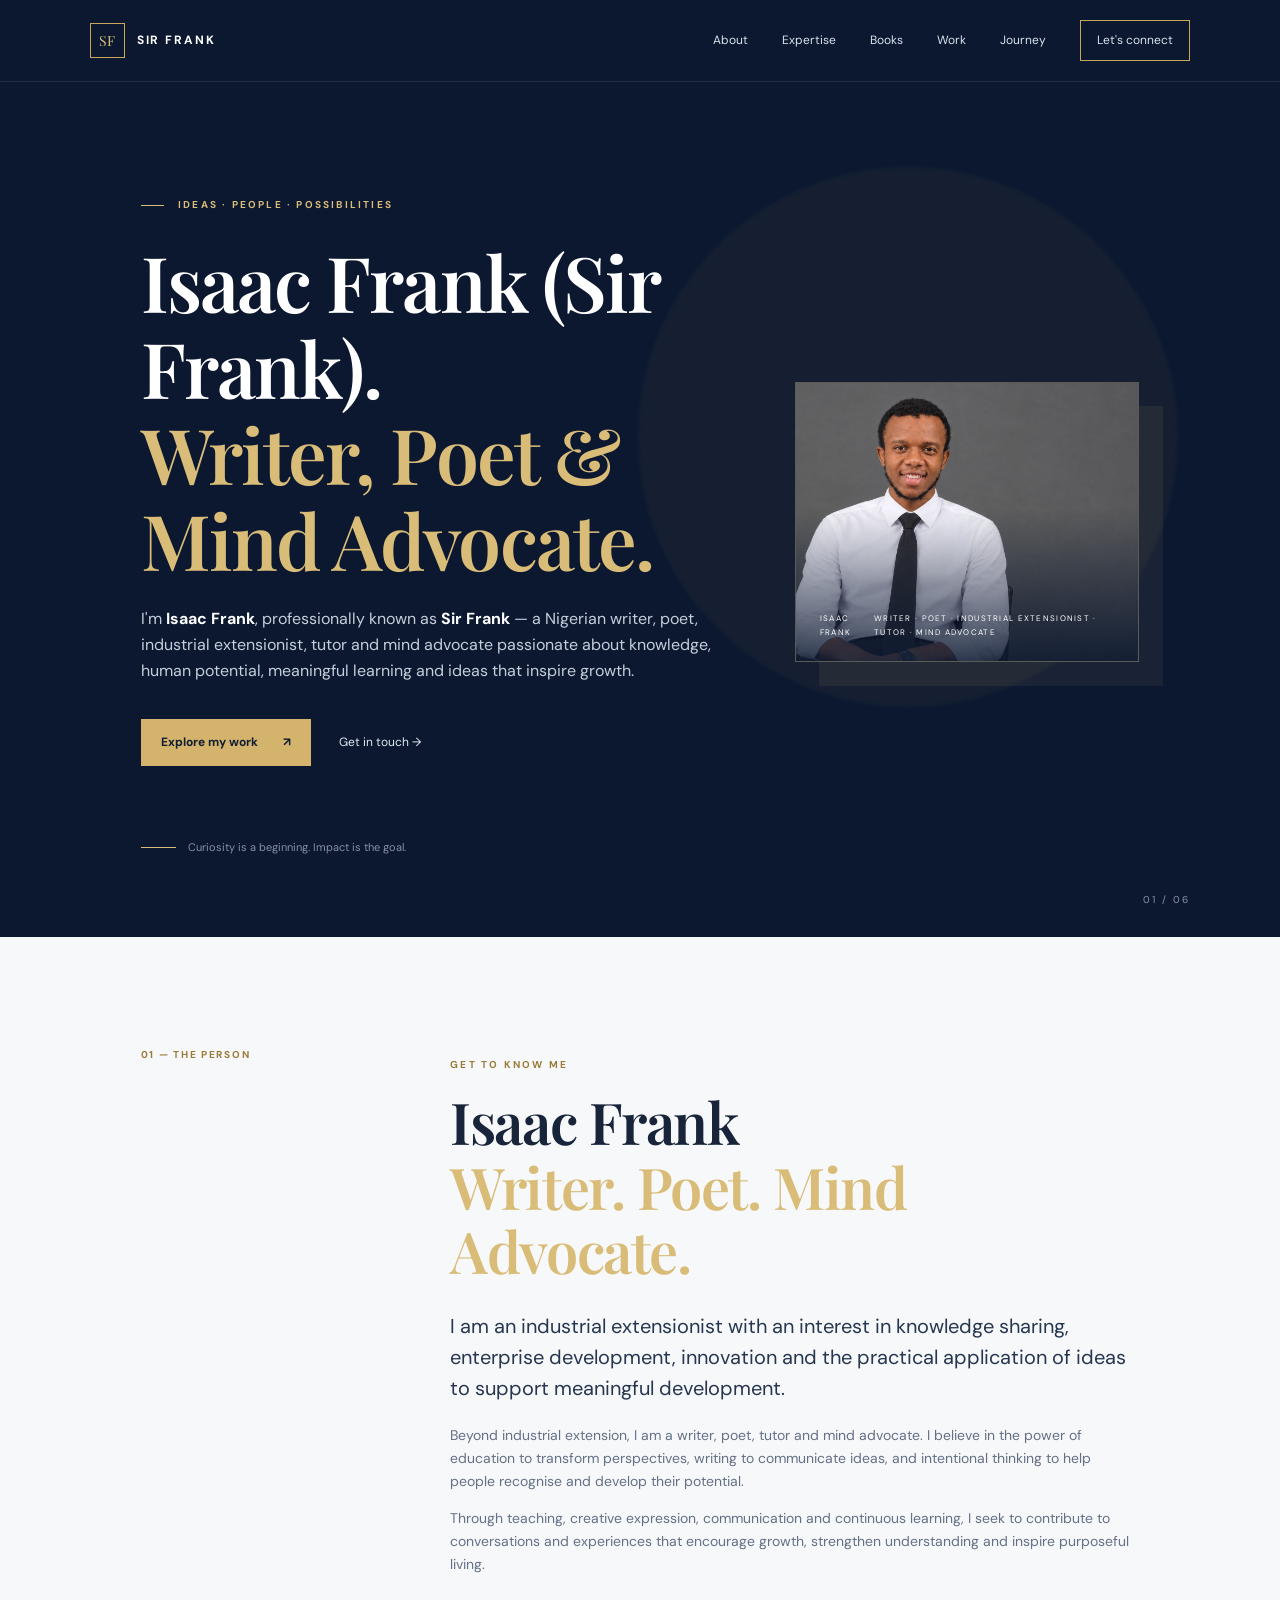
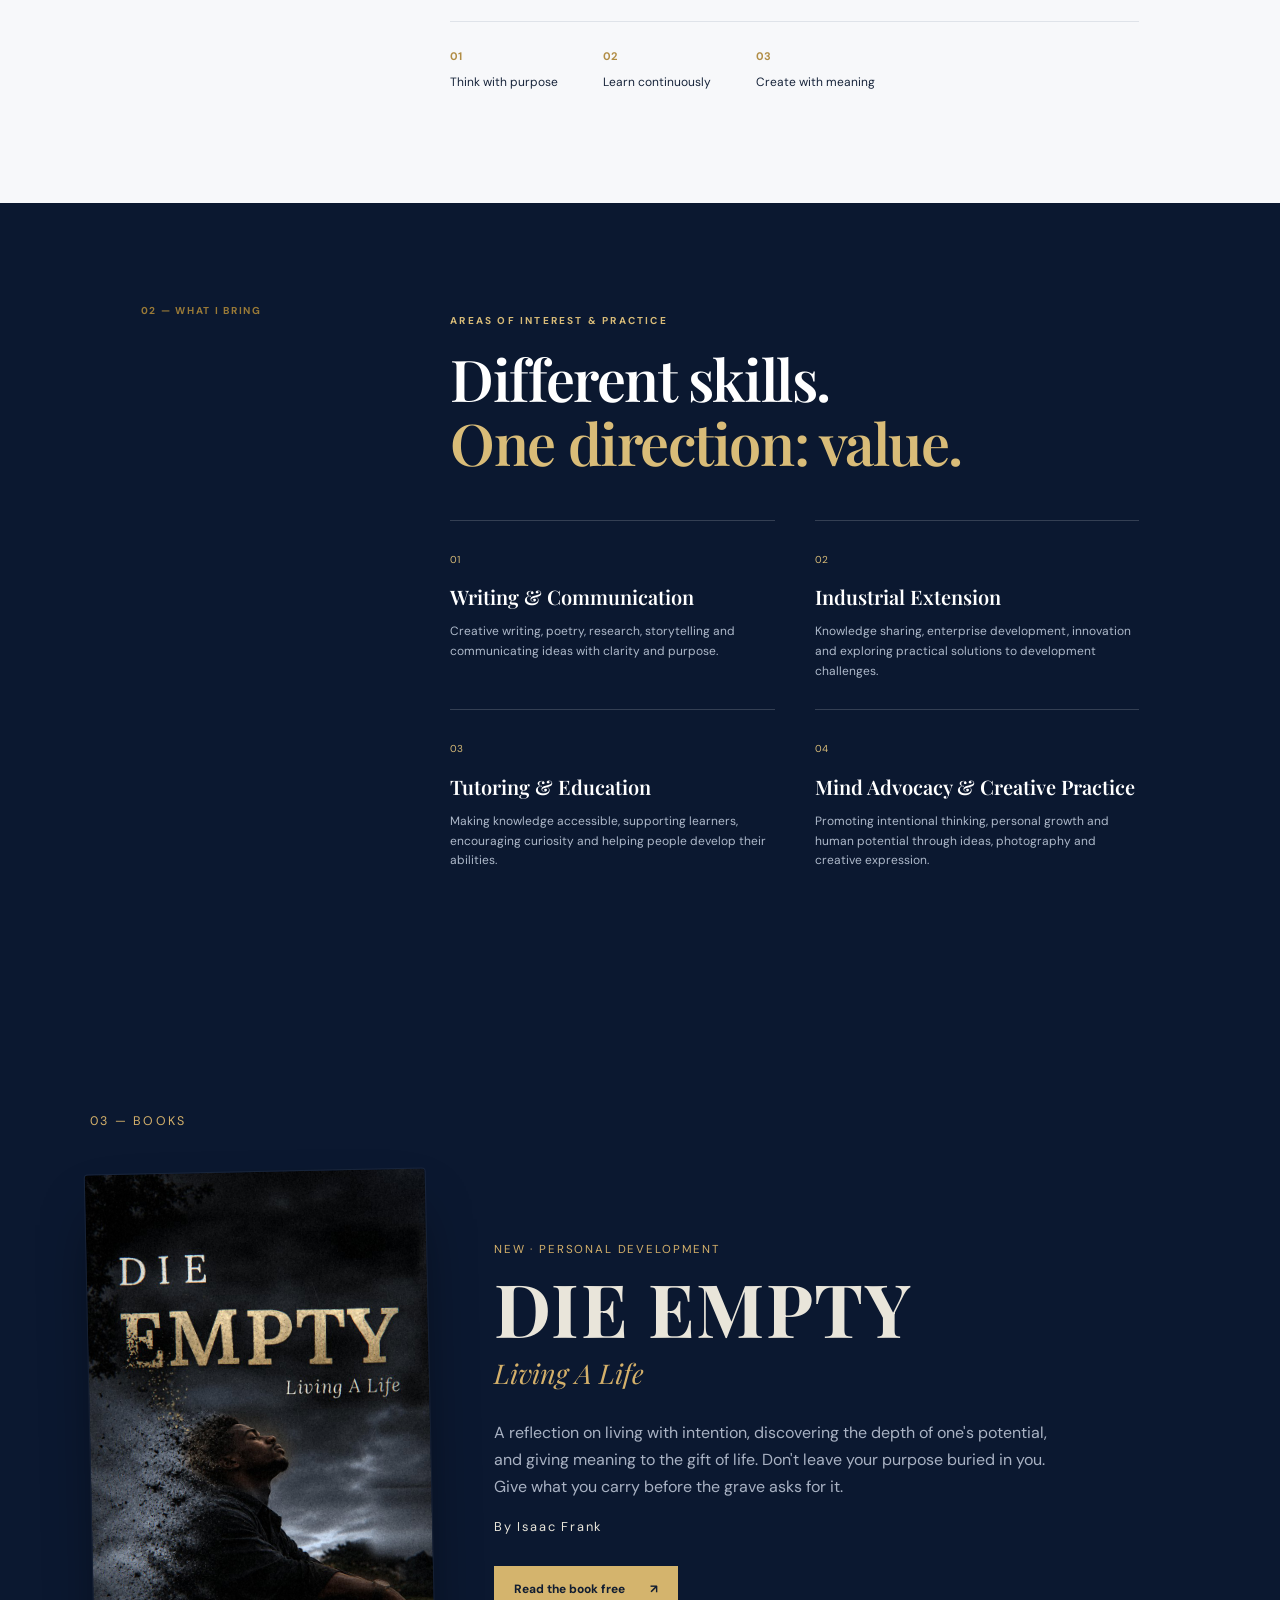
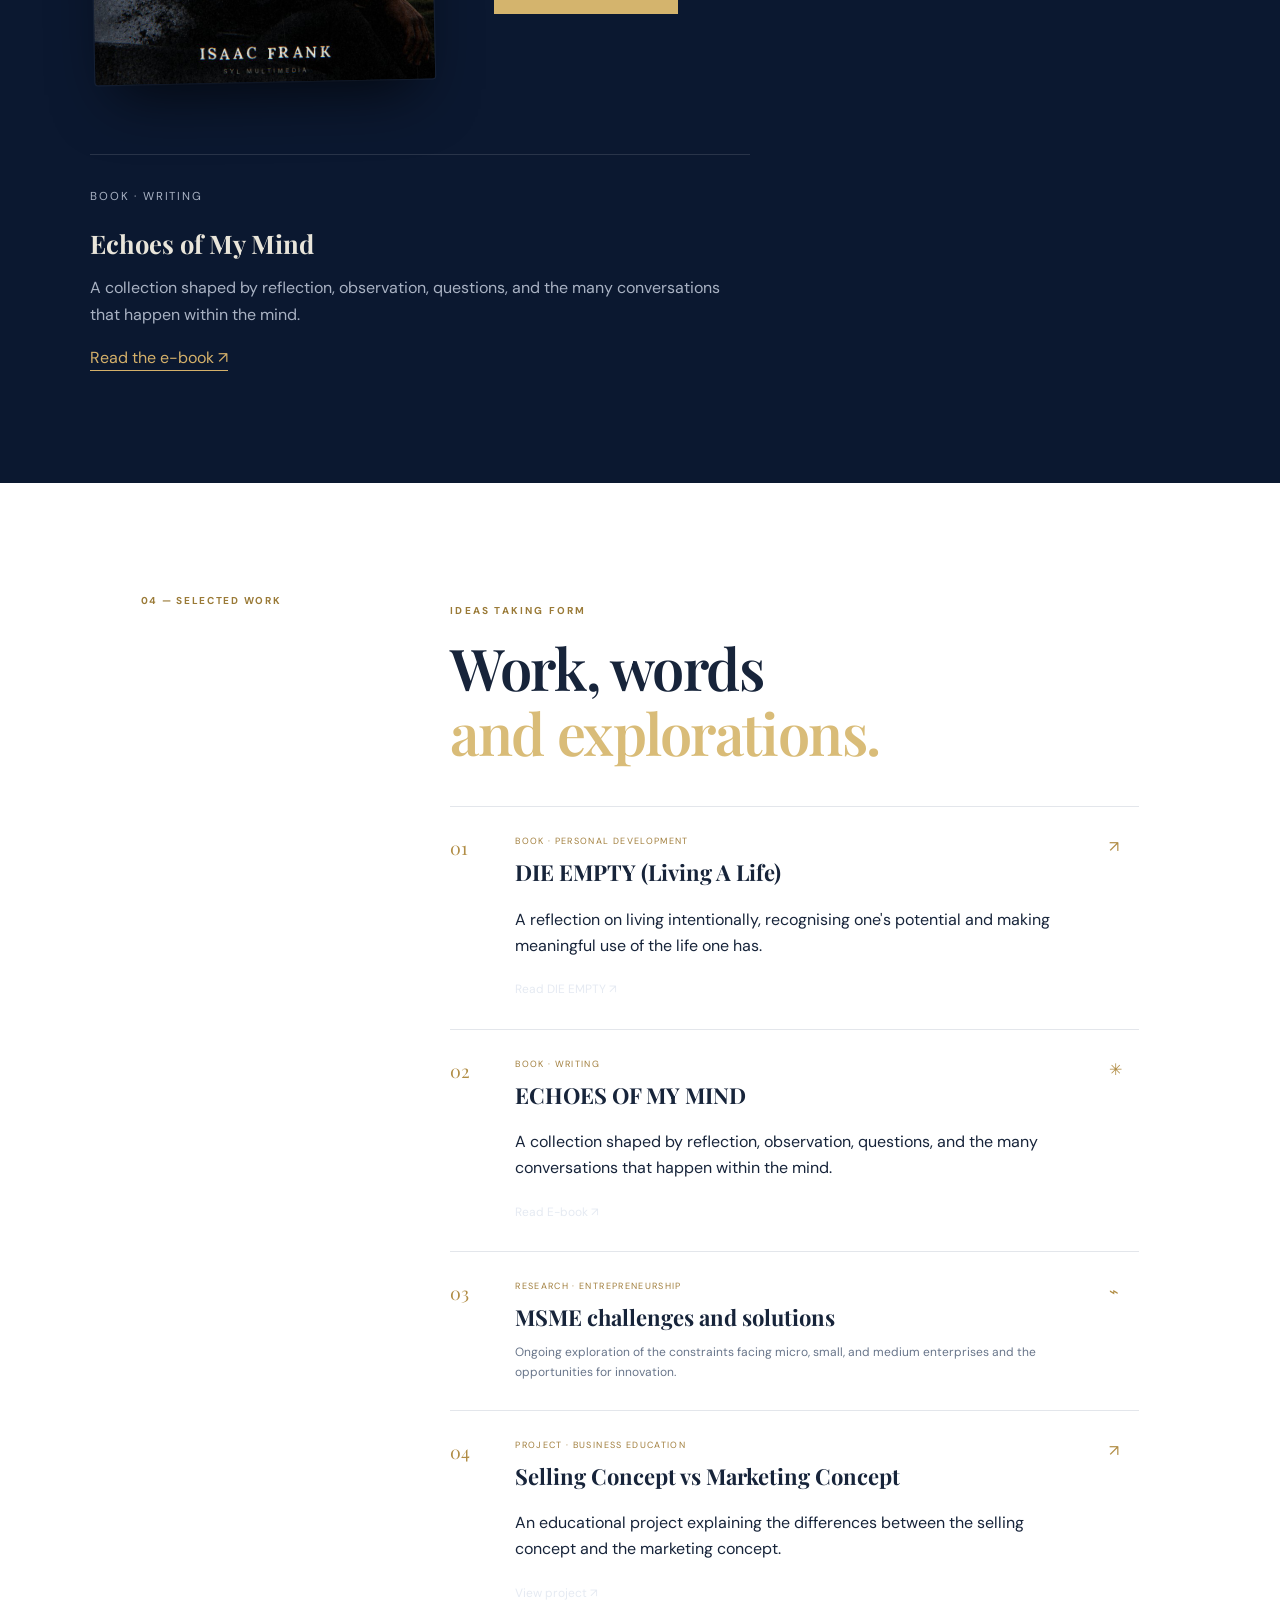
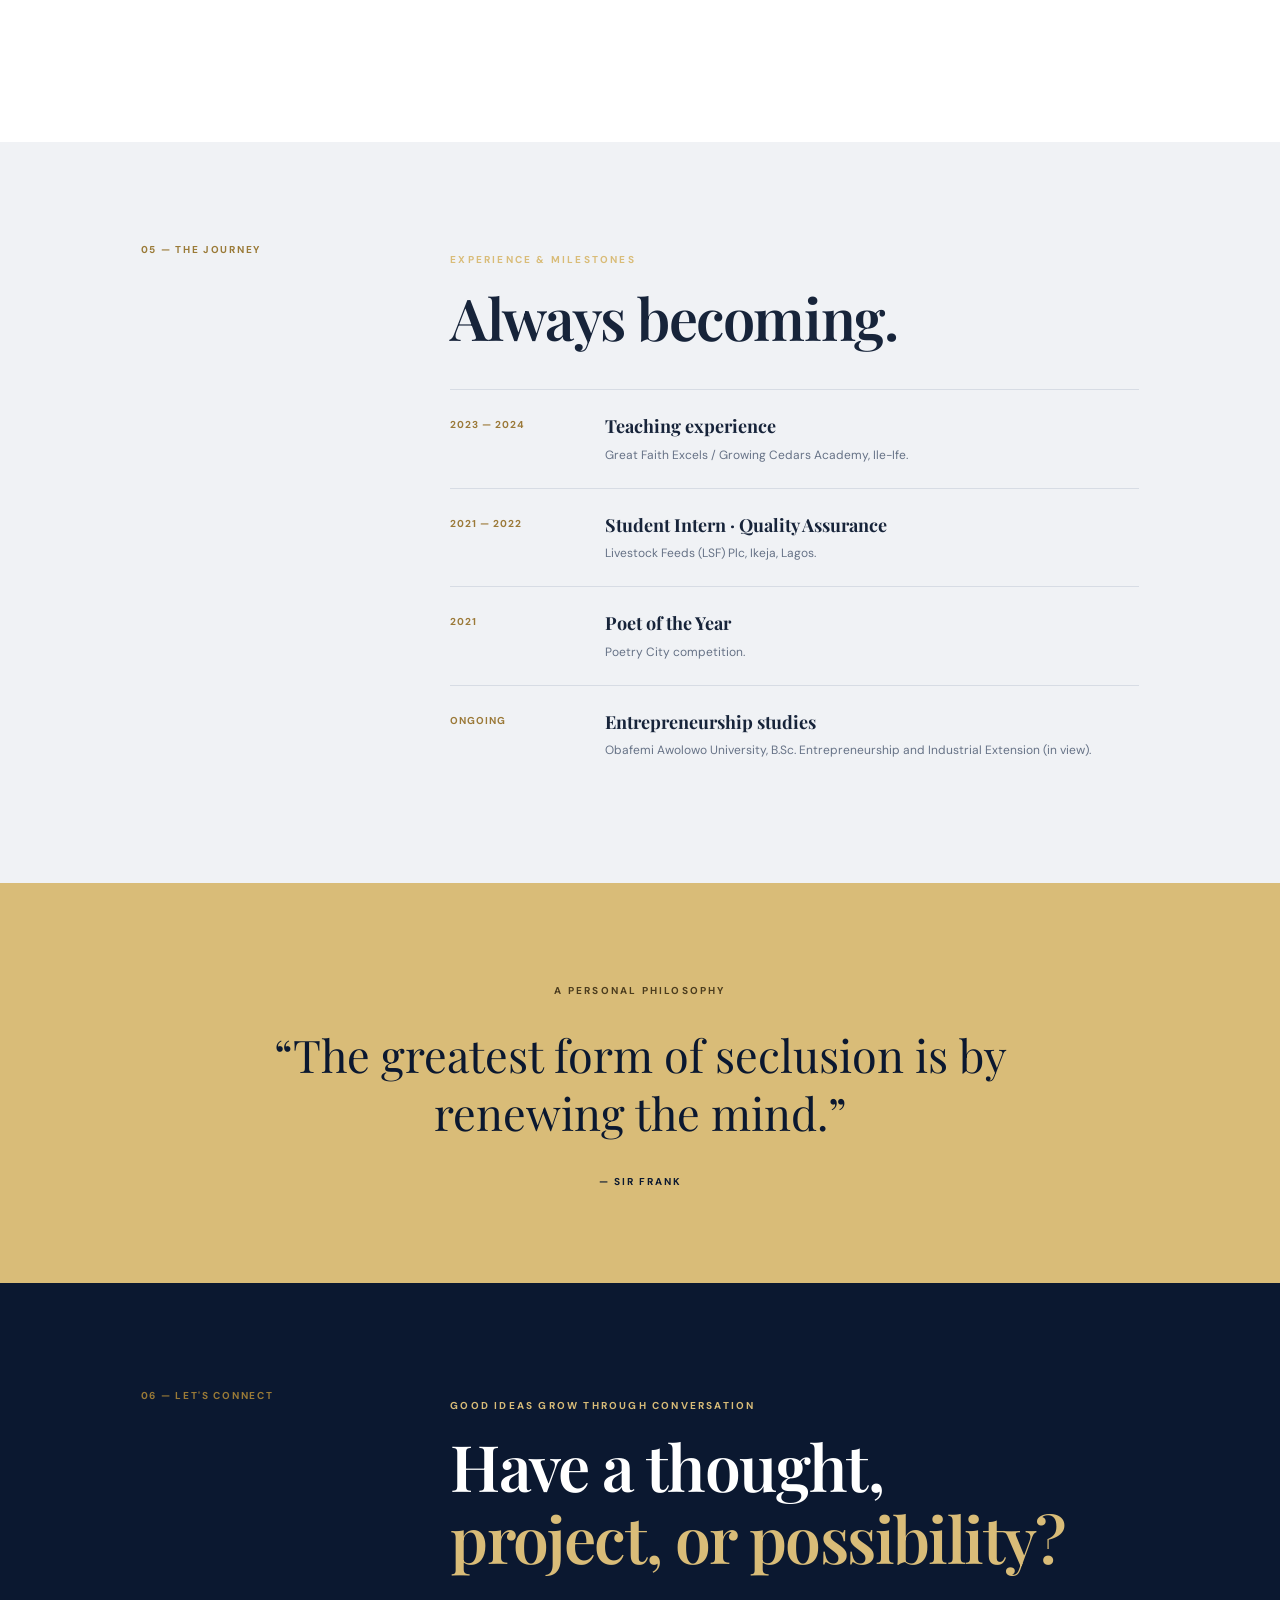
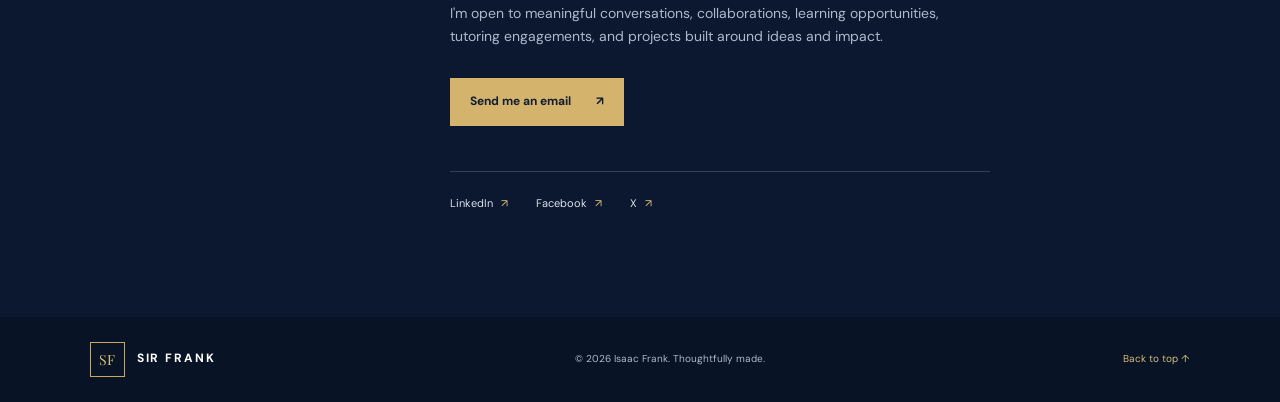
==== commit 5d720d30: "Update index.html" ====
--- a/index.html
+++ b/index.html
@@ -5,8 +5,8 @@
   <meta name="viewport" content="width=device-width, initial-scale=1.0">
 
   <!-- Primary SEO -->
-  <title>Isaac Frank (Sir Frank) | Writer, Poet, Industrial Extensionist & Mind Advocate</title>
-  <meta name="description" content="Explore the official website of Isaac Frank, known as Sir Frank — Nigerian writer, poet, industrial extensionist, tutor and mind advocate. Discover his books, creative works, teaching, ideas and professional journey.">
+  <title>Isaac Frank (Sir Frank) | Nigerian Writer & Poet</title>
+  <meta name="description" content="Visit the official website of Isaac Frank (Sir Frank), a Nigerian writer, poet, industrial extensionist, tutor and mind advocate. Explore his books, ideas and creative work.">
   <meta name="author" content="Isaac Frank">
   <meta name="google-site-verification" content="kIgIBZlrPCtTKdkkR1Ar9hsfxq_OWVDCGzjVnLo0ApE">
   <meta name="robots" content="index, follow">
@@ -18,8 +18,8 @@
   <!-- Open Graph -->
   <meta property="og:type" content="website">
   <meta property="og:site_name" content="Sir Frank">
-  <meta property="og:title" content="Isaac Frank (Sir Frank) | Writer, Poet & Industrial Extensionist">
-  <meta property="og:description" content="Discover the books, ideas, creative works and professional journey of Isaac Frank — Nigerian writer, poet, industrial extensionist, tutor and mind advocate.">
+  <meta property="og:title" content="Isaac Frank (Sir Frank) | Nigerian Writer & Poet">
+  <meta property="og:description" content="Visit the official website of Isaac Frank (Sir Frank), a Nigerian writer, poet, industrial extensionist, tutor and mind advocate. Explore his books, ideas and creative work.">
   <meta property="og:url" content="https://sirfrank-dotcom.github.io/sirfrank/">
   <meta property="og:image" content="https://sirfrank-dotcom.github.io/sirfrank/sir-frank-portrait.jpg">
   <meta property="og:image:alt" content="Portrait of Isaac Frank, known as Sir Frank">
@@ -27,8 +27,8 @@
 
   <!-- Twitter / X Card -->
   <meta name="twitter:card" content="summary_large_image">
-  <meta name="twitter:title" content="Isaac Frank (Sir Frank) | Official Website">
-  <meta name="twitter:description" content="Explore the books, ideas and professional journey of Isaac Frank — writer, poet, industrial extensionist, tutor and mind advocate.">
+  <meta name="twitter:title" content="Isaac Frank (Sir Frank) | Nigerian Writer & Poet">
+  <meta name="twitter:description" content="Explore the official website of Isaac Frank (Sir Frank), his books, ideas, creative works and professional journey.">
   <meta name="twitter:image" content="https://sirfrank-dotcom.github.io/sirfrank/sir-frank-portrait.jpg">
 
   <!-- Author Structured Data -->
@@ -119,7 +119,7 @@
       <div class="hero-copy">
         <p class="eyebrow"><span></span> IDEAS · PEOPLE · POSSIBILITIES</p>
 
-        <h1>Thinking deeply.<br><em>Creating impact.</em></h1>
+        <h1>Isaac Frank (Sir Frank).<br><em>Writer, Poet & Mind Advocate.</em></h1>
 
         <p class="hero-intro">
           I'm <strong>Isaac Frank</strong>, professionally known as <strong>Sir Frank</strong> — a Nigerian writer, poet, industrial extensionist, tutor and mind advocate passionate about knowledge, human potential, meaningful learning and ideas that inspire growth.
@@ -423,4 +423,4 @@
   <script src="script.js"></script>
 
 </body>
-    </html>
+  </html>
--- a/styles.css
+++ b/styles.css
@@ -1,2 +1,228 @@
-*{box-sizing:border-box}html{scroll-behavior:smooth}body{margin:0;background:#f7f8fa;color:#17243a;font-family:"DM Sans",sans-serif;line-height:1.65}a{color:inherit;text-decoration:none}.site-header{height:82px;padding:0 7vw;display:flex;align-items:center;justify-content:space-between;background:#0b1830;color:#fff;position:sticky;top:0;z-index:10;border-bottom:1px solid #ffffff18}.brand{display:flex;align-items:center;gap:12px;letter-spacing:.16em;font-size:12px}.brand span{display:grid;place-items:center;width:35px;height:35px;border:1px solid #caa85b;color:#d9bc78;font-family:"Playfair Display";font-size:14px;letter-spacing:0}.site-header nav{display:flex;align-items:center;gap:34px;font-size:12px;color:#dce2ed}.site-header nav a:hover,.social-links a:hover{color:#d9bc78}.nav-contact{border:1px solid #caa85b;padding:10px 16px}.menu-toggle{display:none;background:none;color:white;border:0;font-size:24px}.hero{min-height:660px;background:#0b1830;color:#fff;padding:105px 11vw 80px;position:relative;display:grid;grid-template-columns:1.25fr .75fr;align-items:center;gap:8%;overflow:hidden}.hero-glow{position:absolute;width:540px;height:540px;border-radius:50%;background:#caa85b0d;filter:blur(2px);right:8%;top:10%}.hero-copy,.hero-card{position:relative;z-index:1}.eyebrow{font-size:10px;letter-spacing:.22em;font-weight:700;color:#d9bc78}.eyebrow span{display:inline-block;width:23px;height:1px;background:#d9bc78;vertical-align:middle;margin-right:10px}.hero h1,h2{font-family:"Playfair Display",serif;font-weight:600;line-height:1.12;letter-spacing:-.025em}.hero h1{font-size:clamp(48px,6vw,78px);margin:24px 0}.hero h1 em,h2 em{font-style:normal;color:#d9bc78}.hero-intro{max-width:570px;color:#c6cedb;font-size:16px}.hero-intro strong{color:white}.hero-actions{display:flex;align-items:center;gap:28px;margin-top:34px}.button{display:inline-flex;align-items:center;gap:25px;padding:14px 20px;font-size:12px;font-weight:700}.button-gold{background:#d4b46d;color:#111d31}.button-gold:hover{background:#e5ca8b}.text-link{font-size:12px;color:#e5eaf2}.hero-note{display:flex;align-items:center;gap:12px;margin-top:72px;color:#8491a5;font-size:11px}.note-line{width:35px;height:1px;background:#d9bc78}.hero-card{height: 280px;max-width:360px;width:100%;justify-self: center;position:relative;overflow:hidden;border:1px solid #d9bc7859;background:#142746;box-shadow:24px 24px 0 #d9bc7812}.hero-card>img{display:block;width:100%;height:100%;object-fit:cover;object-position:48% center}.hero-card:after{content:"";position:absolute;inset:45% 0 0;background:linear-gradient(transparent,#0b1830d9);pointer-events:none}.card-bottom{position:absolute;z-index:1;bottom:22px;left:24px;right:24px;display:flex;justify-content:space-between;gap:10px;font-size:8px;letter-spacing:.16em;color:#fff}.hero-index{position:absolute;right:7vw;bottom:28px;font-size:10px;letter-spacing:.2em;color:#8794a8}.section{padding:110px 11vw;display:grid;grid-template-columns:.5fr 1.5fr;gap:8%}.section-label{font-size:10px;letter-spacing:.17em;color:#9a7a37;font-weight:700}.section-content{max-width:800px}.dark{color:#9a7a37}h2{font-size:clamp(38px,4.5vw,58px);margin:16px 0 28px}.lead{font-size:20px;line-height:1.55;color:#263650;max-width:730px}.section-content>p:not(.eyebrow):not(.lead){color:#647086;max-width:730px;font-size:14px}.values{display:flex;gap:45px;margin-top:45px;border-top:1px solid #dfe3e9;padding-top:25px}.values div{display:flex;flex-direction:column;gap:8px;font-size:12px}.values b{font-size:11px;color:#b18d45}.expertise-section,.journey-section{background:#0b1830;color:#fff;padding:100px 11vw;display:grid;grid-template-columns:.5fr 1.5fr;gap:8%}.expertise-main,.journey-main{max-width:850px}.expertise-main h2{margin-bottom:45px}.skill-grid{display:grid;grid-template-columns:1fr 1fr;gap:0 40px}.skill-grid article{border-top:1px solid #ffffff2b;padding:24px 0 28px}.skill-grid article>span{font-size:10px;color:#d9bc78}.skill-grid h3{font-family:"Playfair Display";font-size:20px;font-weight:600;margin:9px 0}.skill-grid p{font-size:12px;color:#aeb9ca;margin:0;max-width:340px}.work-section{background:#fff}.work-list{margin-top:42px}.work-item{display:grid;grid-template-columns:45px 1fr 30px;gap:20px;padding:27px 0;border-top:1px solid #e3e6eb;align-items:start}.work-no{font-family:"Playfair Display";color:#b18d45;font-size:18px}.work-type{font-size:9px;letter-spacing:.15em;color:#a17e3c;margin:0 0 5px}.work-item h3{font-family:"Playfair Display";font-size:22px;margin:0 0 8px}.work-item p:last-child{font-size:12px;color:#68758a;margin:0;max-width:650px}.work-mark{color:#b18d45}.journey-section{background:#f0f2f5;color:#17243a}.timeline{margin-top:40px}.timeline-item{display:grid;grid-template-columns:130px 1fr;gap:25px;padding:22px 0;border-top:1px solid #d7dce4}.timeline-item>span{font-size:10px;letter-spacing:.1em;color:#9b7938;font-weight:700;padding-top:5px}.timeline-item h3{font-family:"Playfair Display";font-size:18px;margin:0 0 4px}.timeline-item p{font-size:12px;color:#667286;margin:0}.quote-section{background:#d9bc78;text-align:center;padding:90px 12vw;color:#0b1830}.quote-section .eyebrow{color:#4b3c1e}.quote-section blockquote{font-family:"Playfair Display";font-size:clamp(27px,4vw,45px);line-height:1.3;max-width:850px;margin:25px auto}.quote-section>span{font-size:10px;letter-spacing:.2em;font-weight:700}.contact-section{background:#0b1830;color:#fff;padding:105px 11vw;display:grid;grid-template-columns:.5fr 1.5fr;gap:8%}.contact-main{max-width:800px}.contact-main h2{font-size:clamp(42px,5vw,64px)}.contact-intro{color:#aeb9ca;max-width:530px;font-size:14px;margin:0 0 30px}.social-links{display:flex;gap:28px;margin-top:45px;padding-top:22px;border-top:1px solid #ffffff2b;max-width:540px}.social-links a{font-size:11px;color:#dce2ed}.social-links span{color:#d9bc78;margin-left:5px}footer{background:#081326;color:#aeb9ca;padding:25px 7vw;display:flex;align-items:center;justify-content:space-between;font-size:10px}footer .brand{color:#fff}footer p{margin:0}.back-top{color:#d9bc78}
-@media(max-width:760px){.site-header{height:70px;padding:0 6vw}.menu-toggle{display:block}.site-header nav{display:none;position:absolute;top:70px;left:0;right:0;background:#0b1830;padding:20px 7vw 28px;flex-direction:column;align-items:flex-start;gap:18px}.site-header nav.open{display:flex}.hero{padding:75px 7vw 85px;grid-template-columns:1fr;gap:50px}.hero h1{font-size:53px}.hero-card{justify-self:start;height:280px;max-width:100%}.hero-note{margin-top:45px}.section,.expertise-section,.journey-section,.contact-section{padding:75px 7vw;grid-template-columns:1fr;gap:25px}.section-label{margin-bottom:4px}.values{gap:18px;flex-wrap:wrap}.values div{min-width:120px}.skill-grid{grid-template-columns:1fr}.work-item{grid-template-columns:30px 1fr 20px;gap:12px}.timeline-item{grid-template-columns:95px 1fr;gap:15px}.quote-section{padding:70px 8vw}.social-links{gap:18px;flex-wrap:wrap}footer{padding:24px 7vw;gap:15px;flex-wrap:wrap}footer p{order:3;width:100%}}
+*{box-sizing:border-box}
+html{scroll-behavior:smooth}
+body{margin:0;background:#f7f8fa;color:#17243a;font-family:"DM Sans",sans-serif;line-height:1.65}
+a{color:inherit;text-decoration:none}
+.site-header{height:82px;padding:0 7vw;display:flex;align-items:center;justify-content:space-between;background:#0b1830;color:#fff;position:sticky;top:0;z-index:10;border-bottom:1px solid #ffffff18}
+.brand{display:flex;align-items:center;gap:12px;letter-spacing:.16em;font-size:12px}
+.brand span{display:grid;place-items:center;width:35px;height:35px;border:1px solid #caa85b;color:#d9bc78;font-family:"Playfair Display";font-size:14px;letter-spacing:0}
+.site-header nav{display:flex;align-items:center;gap:34px;font-size:12px;color:#dce2ed}
+.site-header nav a:hover,.social-links a:hover{color:#d9bc78}
+.nav-contact{border:1px solid #caa85b;padding:10px 16px}
+.menu-toggle{display:none;background:none;color:white;border:0;font-size:24px}
+.hero{min-height:660px;background:#0b1830;color:#fff;padding:105px 11vw 80px;position:relative;display:grid;grid-template-columns:1.25fr .75fr;align-items:center;gap:8%;overflow:hidden}
+.hero-glow{position:absolute;width:540px;height:540px;border-radius:50%;background:#caa85b0d;filter:blur(2px);right:8%;top:10%}
+.hero-copy,.hero-card{position:relative;z-index:1}
+.eyebrow{font-size:10px;letter-spacing:.22em;font-weight:700;color:#d9bc78}
+.eyebrow span{display:inline-block;width:23px;height:1px;background:#d9bc78;vertical-align:middle;margin-right:10px}
+.hero h1,h2{font-family:"Playfair Display",serif;font-weight:600;line-height:1.12;letter-spacing:-.025em}
+.hero h1{font-size:clamp(48px,6vw,78px);margin:24px 0}
+.hero h1 em,h2 em{font-style:normal;color:#d9bc78}
+.hero-intro{max-width:570px;color:#c6cedb;font-size:16px}
+.hero-intro strong{color:white}
+.hero-actions{display:flex;align-items:center;gap:28px;margin-top:34px}
+.button{display:inline-flex;align-items:center;gap:25px;padding:14px 20px;font-size:12px;font-weight:700}
+.button-gold{background:#d4b46d;color:#111d31}
+.button-gold:hover{background:#e5ca8b}
+.text-link{font-size:12px;color:#e5eaf2}
+.hero-note{display:flex;align-items:center;gap:12px;margin-top:72px;color:#8491a5;font-size:11px}
+.note-line{width:35px;height:1px;background:#d9bc78}
+.hero-card{height:280px;max-width:360px;width:100%;justify-self:center;position:relative;overflow:hidden;border:1px solid #d9bc7859;background:#142746;box-shadow:24px 24px 0 #d9bc7812}
+.hero-card>img{display:block;width:100%;height:100%;object-fit:cover;object-position:48% center}
+.hero-card:after{content:"";position:absolute;inset:45% 0 0;background:linear-gradient(transparent,#0b1830d9);pointer-events:none}
+.card-bottom{position:absolute;z-index:1;bottom:22px;left:24px;right:24px;display:flex;justify-content:space-between;gap:10px;font-size:8px;letter-spacing:.16em;color:#fff}
+.hero-index{position:absolute;right:7vw;bottom:28px;font-size:10px;letter-spacing:.2em;color:#8794a8}
+.section{padding:110px 11vw;display:grid;grid-template-columns:.5fr 1.5fr;gap:8%}
+.section-label{font-size:10px;letter-spacing:.17em;color:#9a7a37;font-weight:700}
+.section-content{max-width:800px}
+.dark{color:#9a7a37}
+h2{font-size:clamp(38px,4.5vw,58px);margin:16px 0 28px}
+.lead{font-size:20px;line-height:1.55;color:#263650;max-width:730px}
+.section-content>p:not(.eyebrow):not(.lead){color:#647086;max-width:730px;font-size:14px}
+.values{display:flex;gap:45px;margin-top:45px;border-top:1px solid #dfe3e9;padding-top:25px}
+.values div{display:flex;flex-direction:column;gap:8px;font-size:12px}
+.values b{font-size:11px;color:#b18d45}
+.expertise-section,.journey-section{background:#0b1830;color:#fff;padding:100px 11vw;display:grid;grid-template-columns:.5fr 1.5fr;gap:8%}
+.expertise-main,.journey-main{max-width:850px}
+.expertise-main h2{margin-bottom:45px}
+.skill-grid{display:grid;grid-template-columns:1fr 1fr;gap:0 40px}
+.skill-grid article{border-top:1px solid #ffffff2b;padding:24px 0 28px}
+.skill-grid article>span{font-size:10px;color:#d9bc78}
+.skill-grid h3{font-family:"Playfair Display";font-size:20px;font-weight:600;margin:9px 0}
+.skill-grid p{font-size:12px;color:#aeb9ca;margin:0;max-width:340px}
+.work-section{background:#fff}
+.work-list{margin-top:42px}
+.work-item{display:grid;grid-template-columns:45px 1fr 30px;gap:20px;padding:27px 0;border-top:1px solid #e3e6eb;align-items:start}
+.work-no{font-family:"Playfair Display";color:#b18d45;font-size:18px}
+.work-type{font-size:9px;letter-spacing:.15em;color:#a17e3c;margin:0 0 5px}
+.work-item h3{font-family:"Playfair Display";font-size:22px;margin:0 0 8px}
+.work-item p:last-child{font-size:12px;color:#68758a;margin:0;max-width:650px}
+.work-mark{color:#b18d45}
+.journey-section{background:#f0f2f5;color:#17243a}
+.timeline{margin-top:40px}
+.timeline-item{display:grid;grid-template-columns:130px 1fr;gap:25px;padding:22px 0;border-top:1px solid #d7dce4}
+.timeline-item>span{font-size:10px;letter-spacing:.1em;color:#9b7938;font-weight:700;padding-top:5px}
+.timeline-item h3{font-family:"Playfair Display";font-size:18px;margin:0 0 4px}
+.timeline-item p{font-size:12px;color:#667286;margin:0}
+.quote-section{background:#d9bc78;text-align:center;padding:90px 12vw;color:#0b1830}
+.quote-section .eyebrow{color:#4b3c1e}
+.quote-section blockquote{font-family:"Playfair Display";font-size:clamp(27px,4vw,45px);line-height:1.3;max-width:850px;margin:25px auto}
+.quote-section>span{font-size:10px;letter-spacing:.2em;font-weight:700}
+.contact-section{background:#0b1830;color:#fff;padding:105px 11vw;display:grid;grid-template-columns:.5fr 1.5fr;gap:8%}
+.contact-main{max-width:800px}
+.contact-main h2{font-size:clamp(42px,5vw,64px)}
+.contact-intro{color:#aeb9ca;max-width:530px;font-size:14px;margin:0 0 30px}
+.social-links{display:flex;gap:28px;margin-top:45px;padding-top:22px;border-top:1px solid #ffffff2b;max-width:540px}
+.social-links a{font-size:11px;color:#dce2ed}
+.social-links span{color:#d9bc78;margin-left:5px}
+footer{background:#081326;color:#aeb9ca;padding:25px 7vw;display:flex;align-items:center;justify-content:space-between;font-size:10px}
+footer .brand{color:#fff}
+footer p{margin:0}
+.back-top{color:#d9bc78}
+
+/* TABLET AND MOBILE RESPONSIVENESS */
+@media(max-width:760px){
+.site-header{height:70px;padding:0 6vw}
+.menu-toggle{display:block}
+.site-header nav{display:none;position:absolute;top:70px;left:0;right:0;background:#0b1830;padding:20px 7vw 28px;flex-direction:column;align-items:flex-start;gap:18px}
+.site-header nav.open{display:flex}
+.hero{padding:75px 7vw 85px;grid-template-columns:1fr;gap:50px}
+.hero h1{font-size:53px}
+.hero-card{justify-self:start;height:280px;max-width:100%}
+.hero-note{margin-top:45px}
+.section,.expertise-section,.journey-section,.contact-section{padding:75px 7vw;grid-template-columns:1fr;gap:25px}
+.section-label{margin-bottom:4px}
+.values{gap:18px;flex-wrap:wrap}
+.values div{min-width:120px}
+.skill-grid{grid-template-columns:1fr}
+.work-item{grid-template-columns:30px 1fr 20px;gap:12px}
+.timeline-item{grid-template-columns:95px 1fr;gap:15px}
+.quote-section{padding:70px 8vw}
+.social-links{gap:18px;flex-wrap:wrap}
+footer{padding:24px 7vw;gap:15px;flex-wrap:wrap}
+footer p{order:3;width:100%}
+}
+
+/* EXTRA MOBILE OPTIMISATION */
+@media(max-width:480px){
+
+body{
+overflow-x:hidden;
+}
+
+.brand{
+font-size:10px;
+gap:8px;
+letter-spacing:.12em;
+}
+
+.hero{
+padding:65px 6vw 75px;
+gap:38px;
+}
+
+.hero h1{
+font-size:clamp(38px,11vw,46px);
+line-height:1.15;
+overflow-wrap:break-word;
+}
+
+.hero-intro{
+font-size:14px;
+}
+
+.hero-actions{
+flex-wrap:wrap;
+gap:15px;
+}
+
+.button{
+padding:13px 15px;
+gap:12px;
+}
+
+.hero-note{
+font-size:10px;
+margin-top:35px;
+}
+
+.hero-card{
+width:100%;
+height:auto;
+aspect-ratio:4 / 3;
+}
+
+.section,
+.expertise-section,
+.journey-section,
+.contact-section{
+padding:65px 6vw;
+}
+
+h2{
+font-size:clamp(34px,9vw,42px);
+}
+
+.lead{
+font-size:17px;
+}
+
+.values{
+gap:22px;
+}
+
+.skill-grid{
+gap:0;
+}
+
+.work-item{
+grid-template-columns:25px minmax(0,1fr) 15px;
+gap:10px;
+}
+
+.work-item h3{
+font-size:19px;
+}
+
+.timeline-item{
+grid-template-columns:80px minmax(0,1fr);
+gap:12px;
+}
+
+.quote-section{
+padding:65px 7vw;
+}
+
+.contact-main h2{
+font-size:clamp(36px,10vw,48px);
+}
+
+.social-links{
+gap:18px;
+}
+
+footer{
+padding:25px 6vw;
+}
+}
+
+/* VERY SMALL PHONES */
+@media(max-width:360px){
+
+.hero h1{
+font-size:36px;
+}
+
+.button{
+font-size:11px;
+}
+
+.timeline-item{
+grid-template-columns:70px minmax(0,1fr);
+gap:9px;
+}
+
+.social-links{
+gap:12px;
+}
+
+}
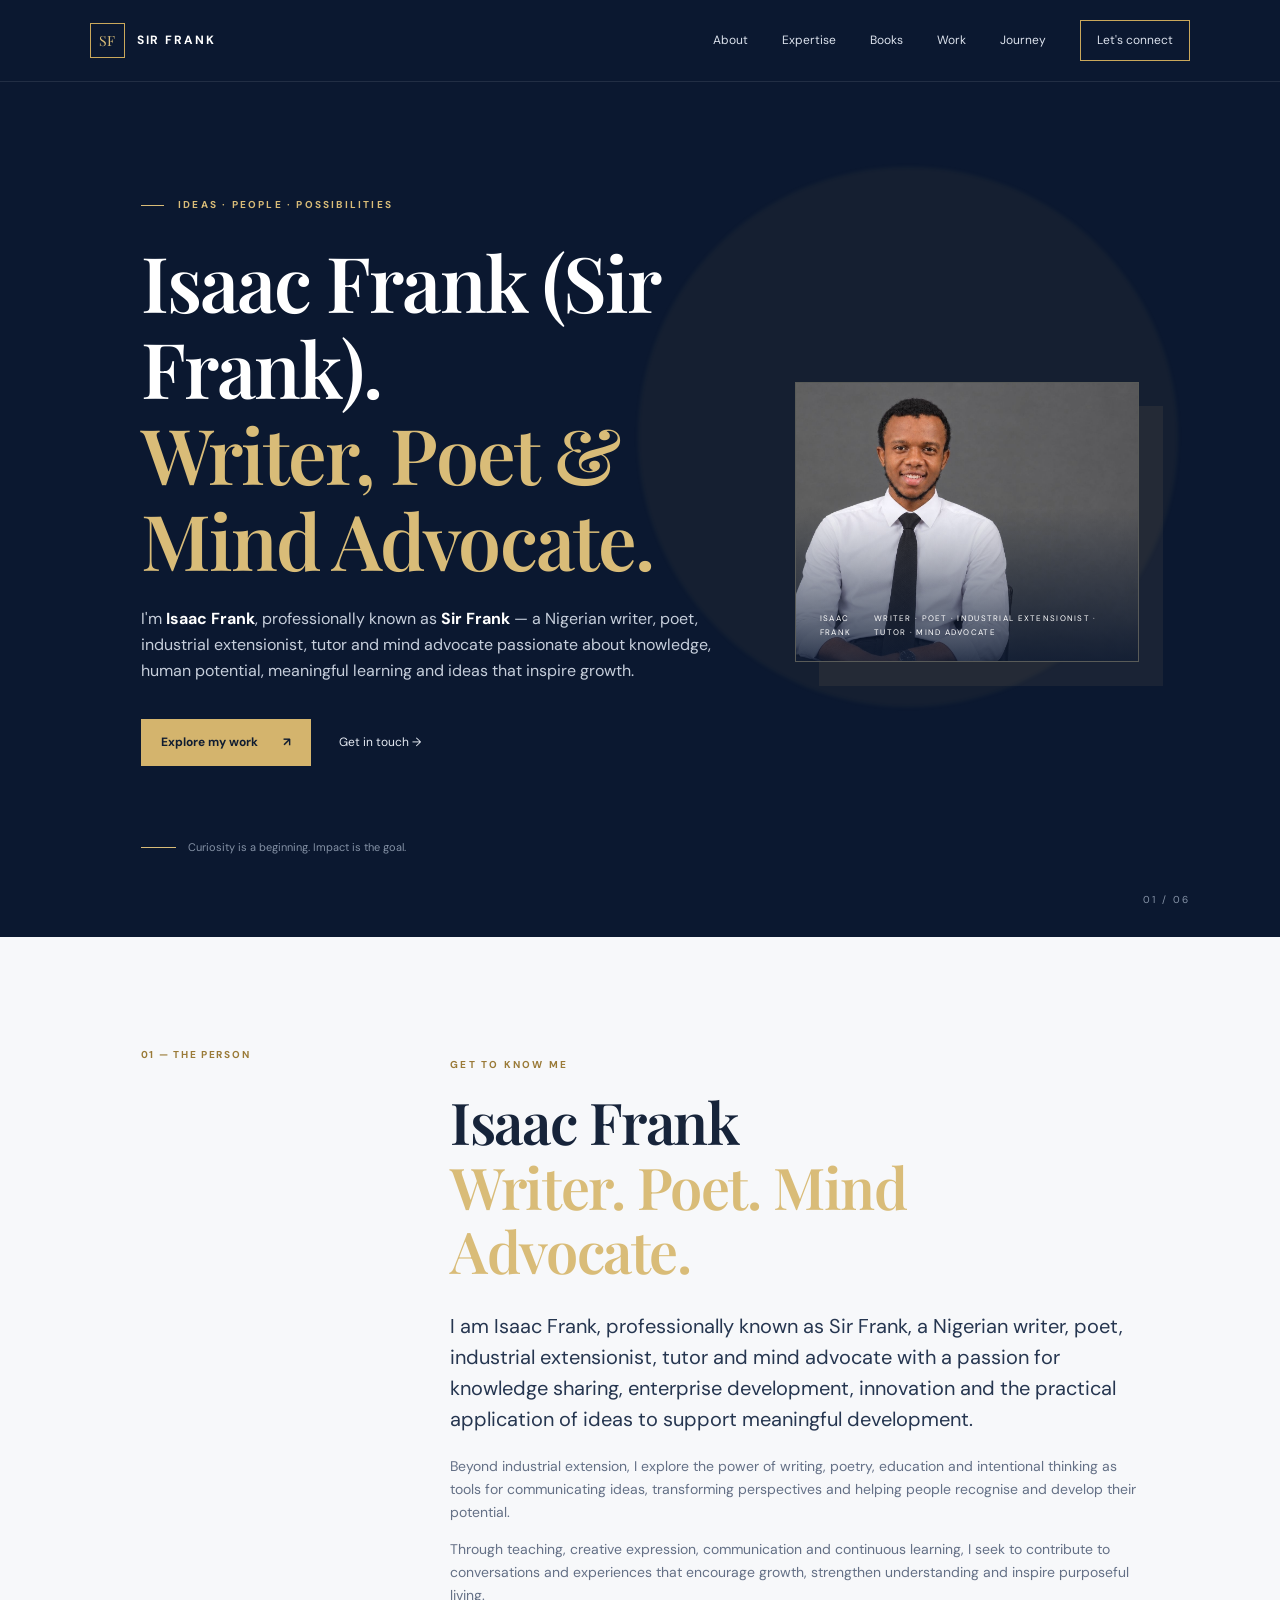
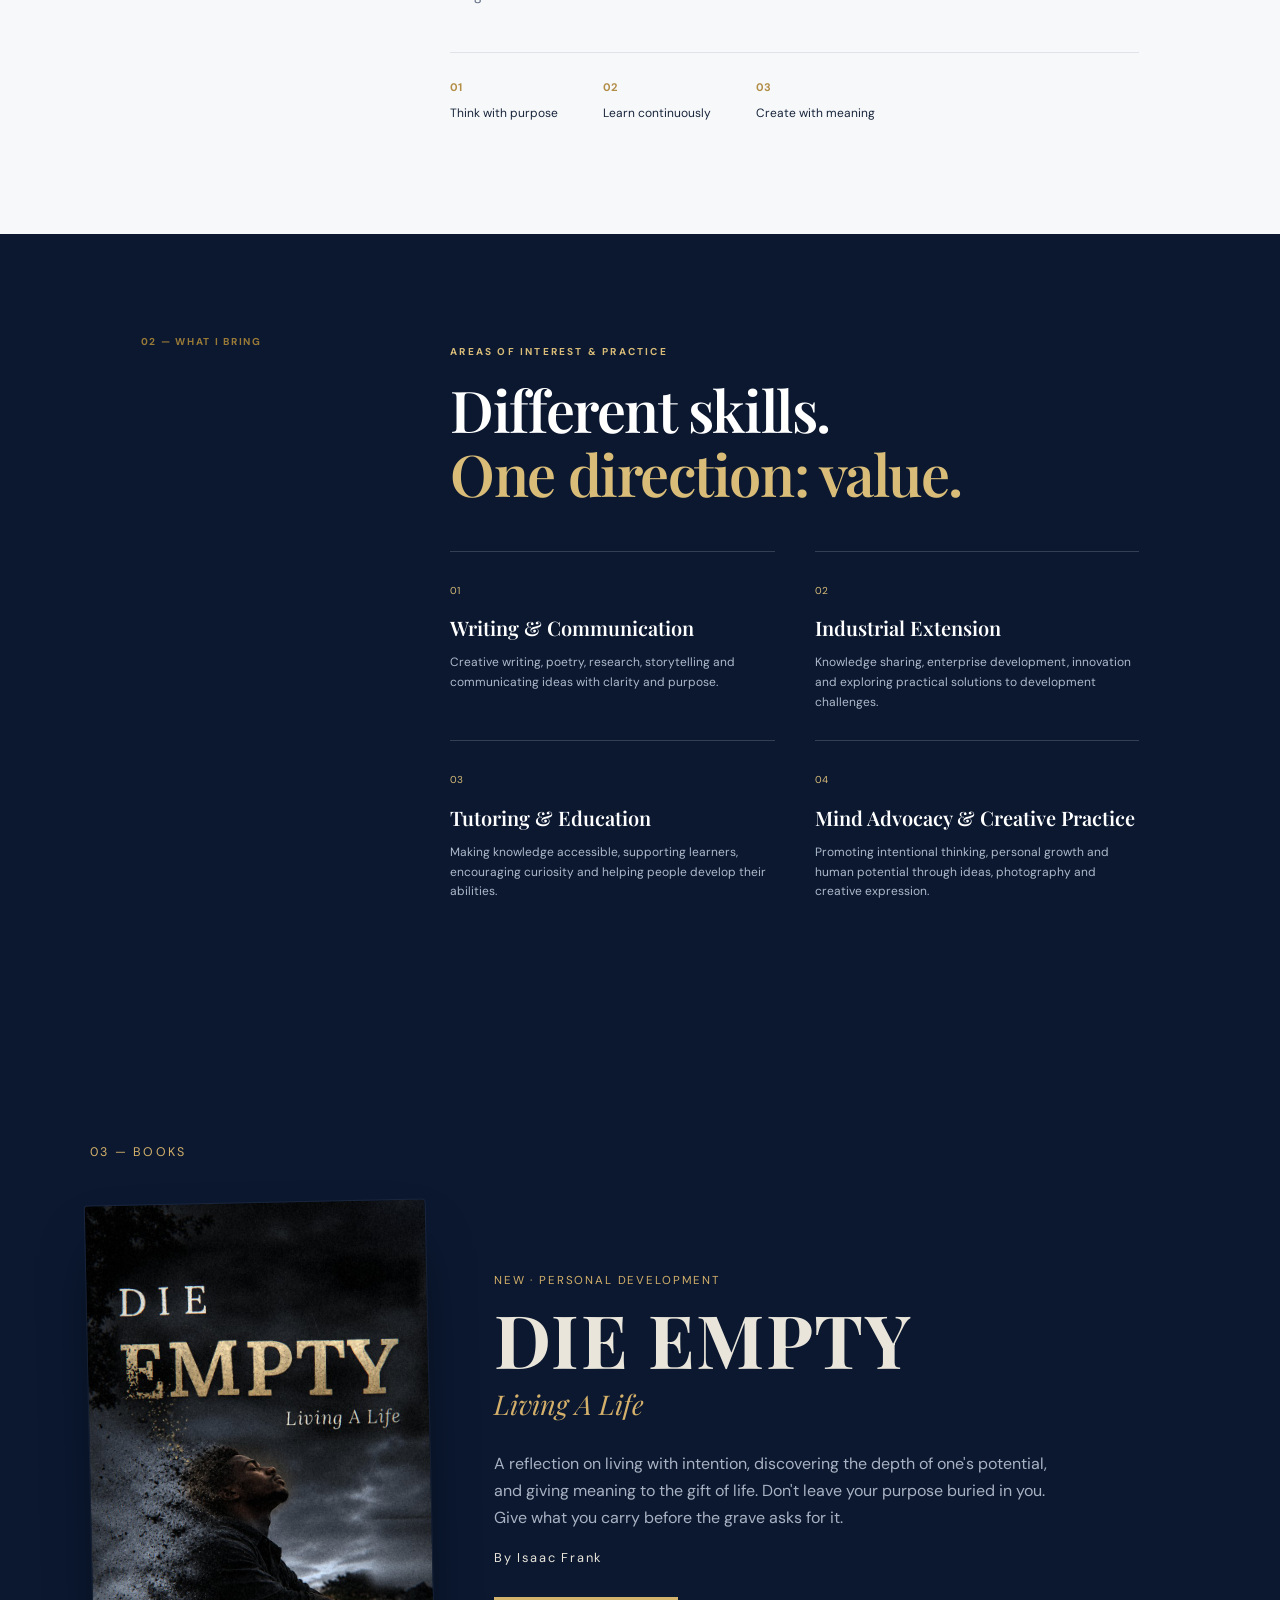
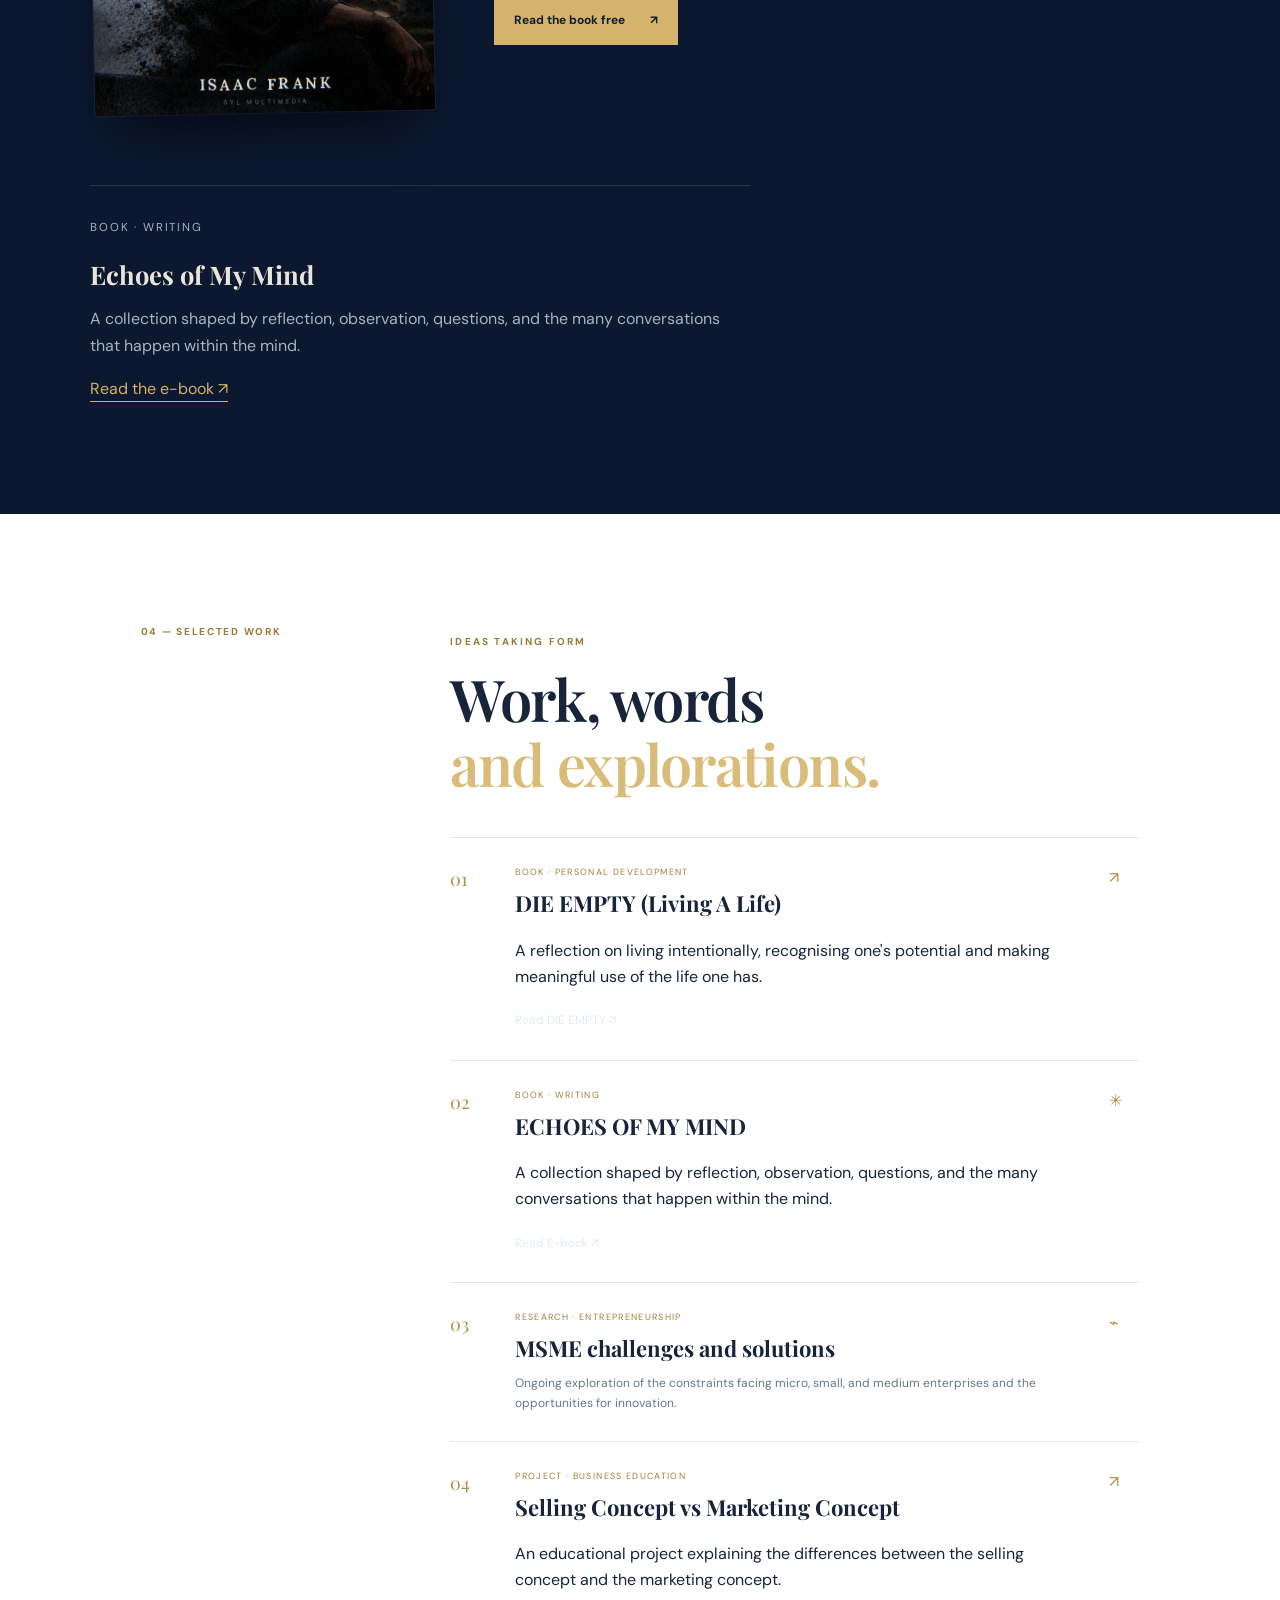
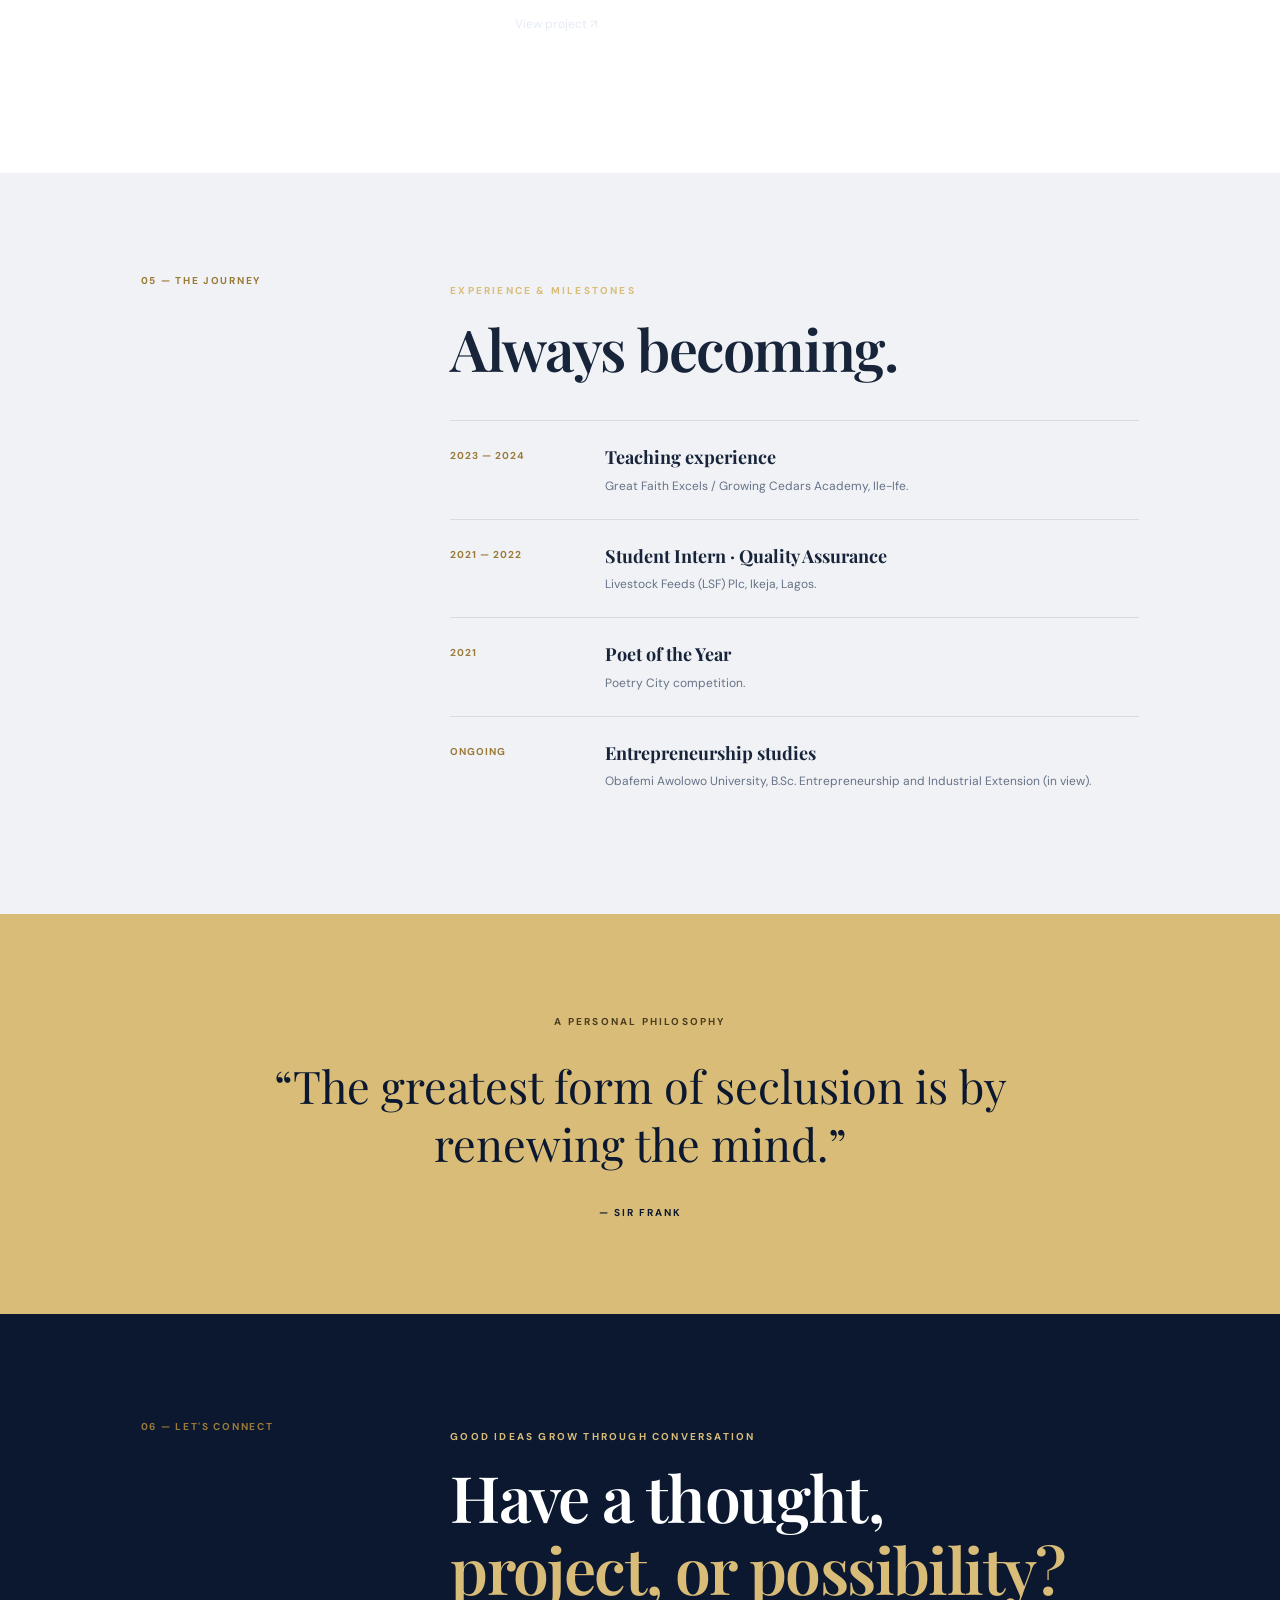
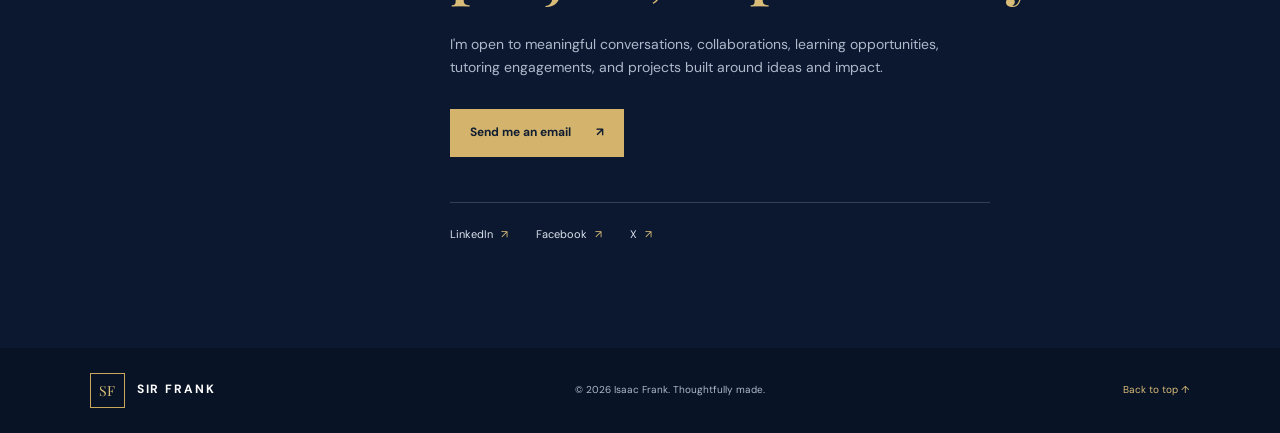
==== commit b4dba3e7: "Update index.html" ====
--- a/index.html
+++ b/index.html
@@ -156,11 +156,11 @@
         <h2>Isaac Frank<br><em>Writer. Poet. Mind Advocate.</em></h2>
 
         <p class="lead">
-          I am an industrial extensionist with an interest in knowledge sharing, enterprise development, innovation and the practical application of ideas to support meaningful development.
+          I am Isaac Frank, professionally known as Sir Frank, a Nigerian writer, poet, industrial extensionist, tutor and mind advocate with a passion for knowledge sharing, enterprise development, innovation and the practical application of ideas to support meaningful development.
         </p>
 
         <p>
-          Beyond industrial extension, I am a writer, poet, tutor and mind advocate. I believe in the power of education to transform perspectives, writing to communicate ideas, and intentional thinking to help people recognise and develop their potential.
+          Beyond industrial extension, I explore the power of writing, poetry, education and intentional thinking as tools for communicating ideas, transforming perspectives and helping people recognise and develop their potential.
         </p>
 
         <p>
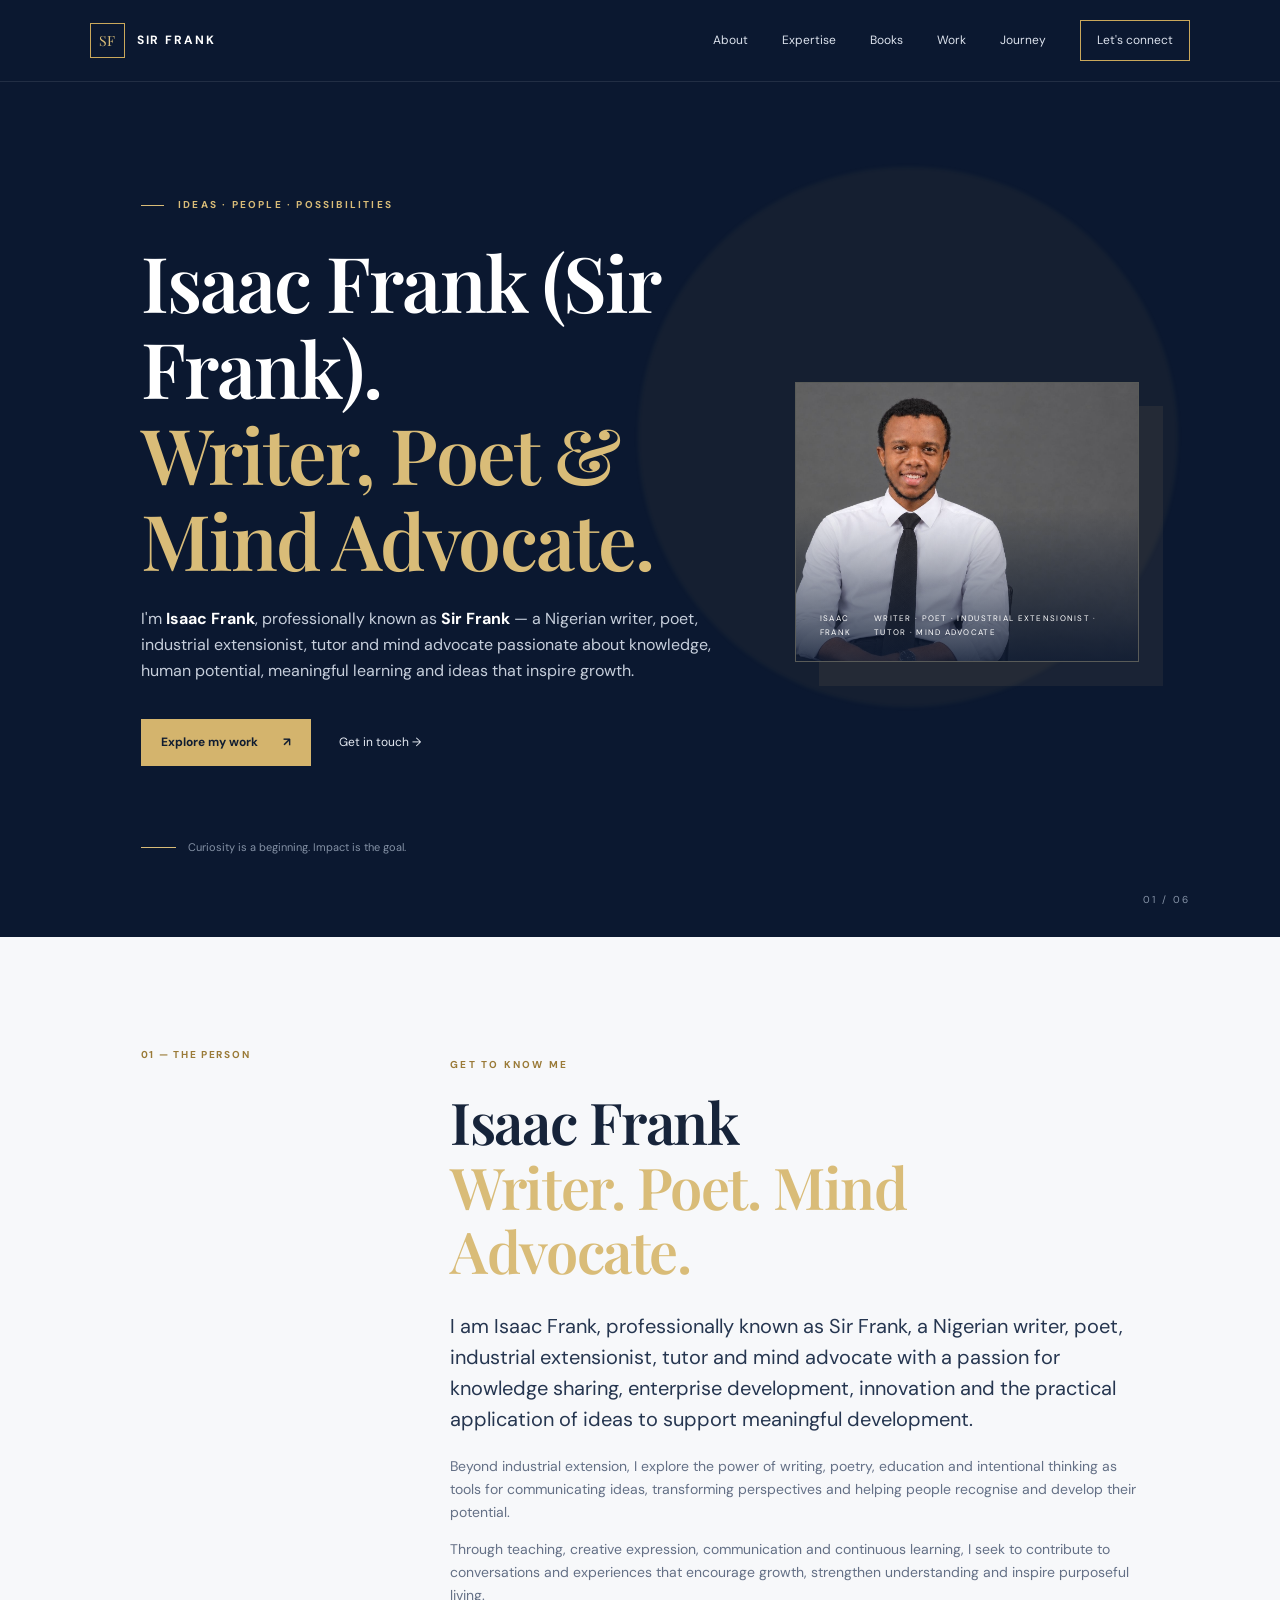
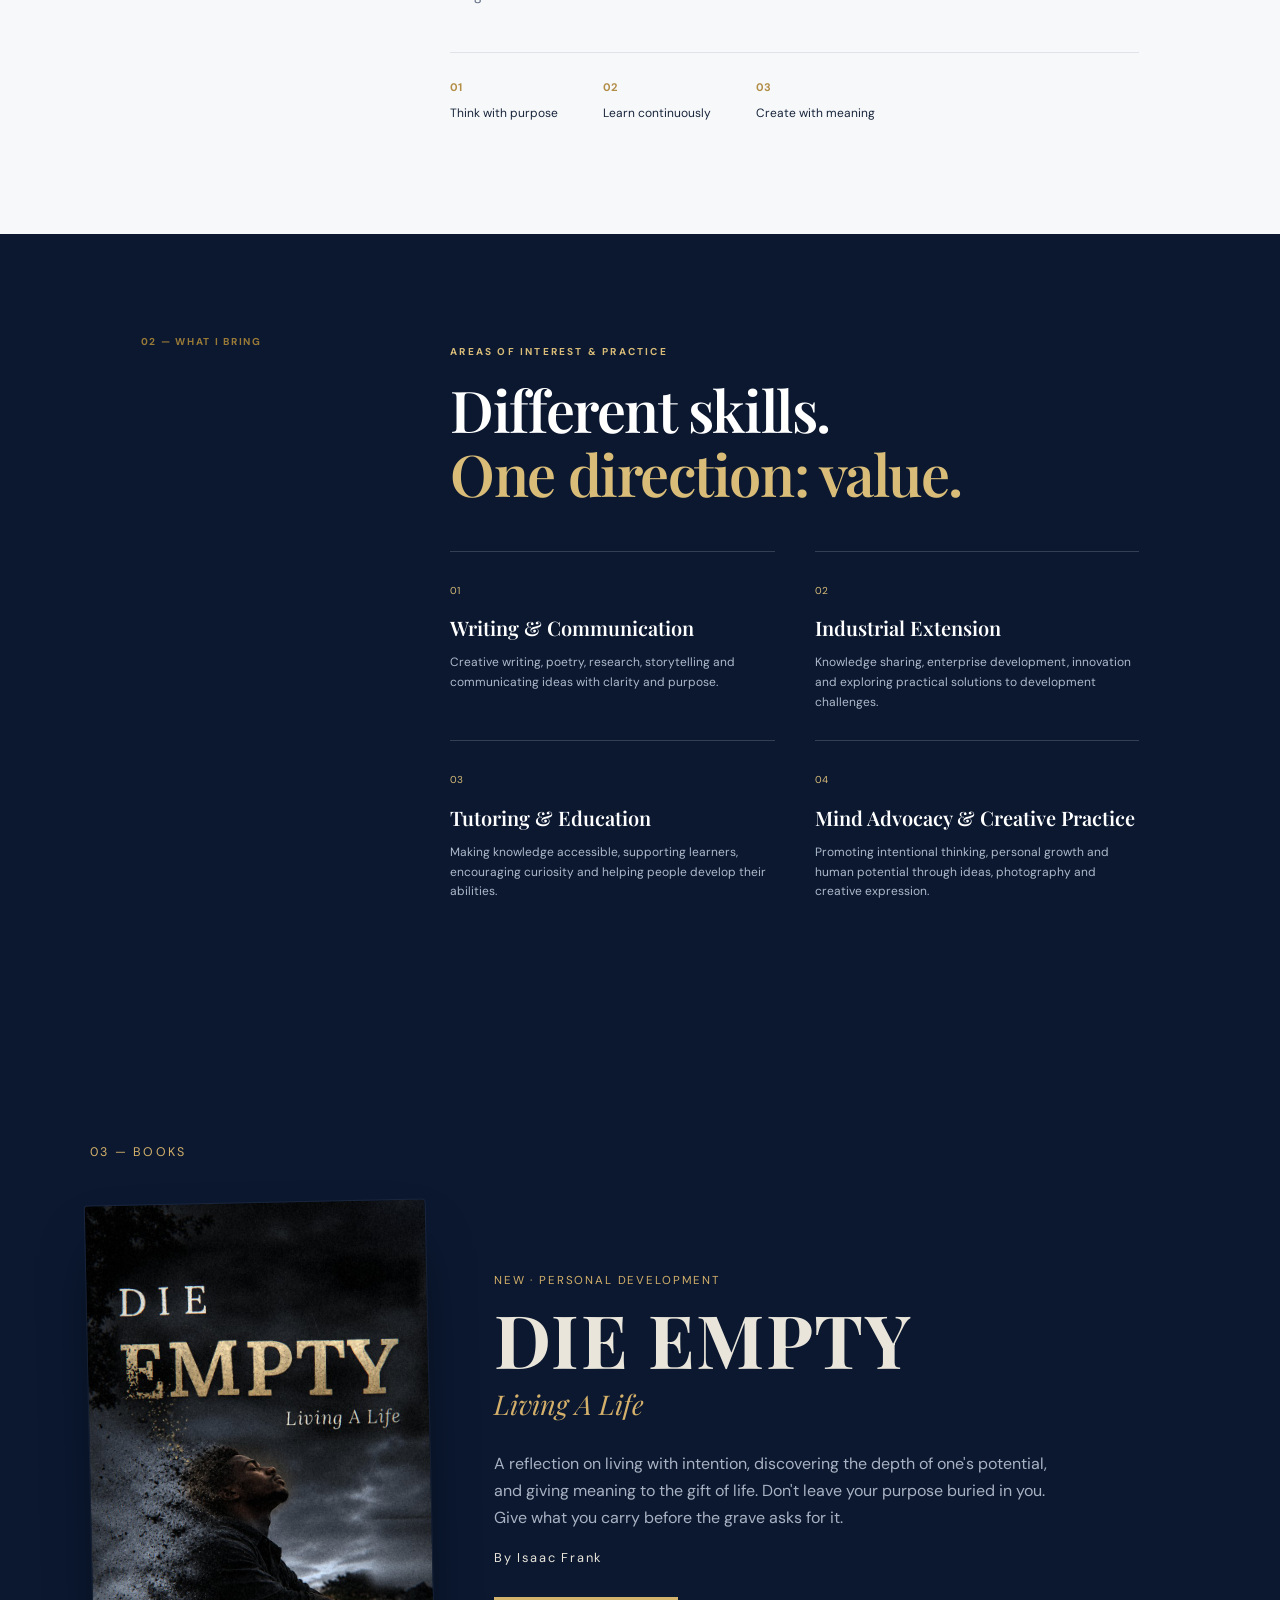
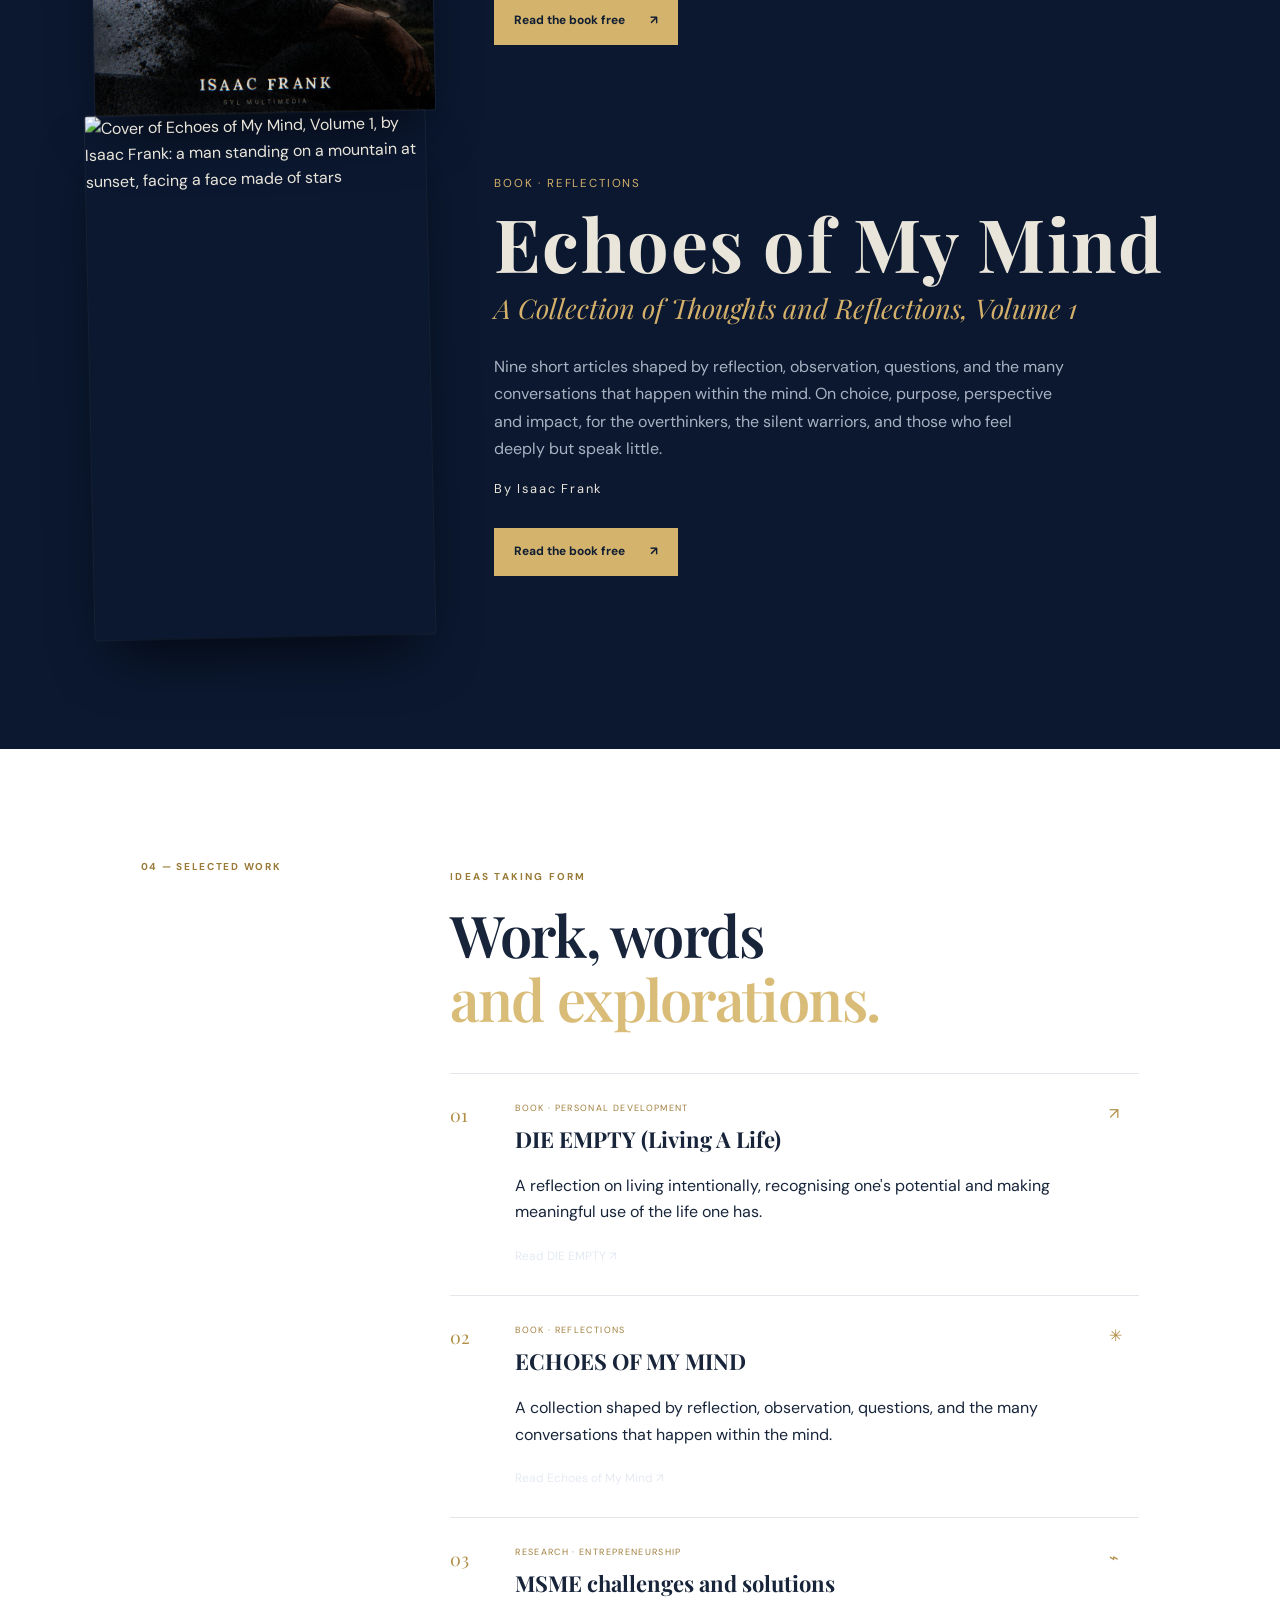
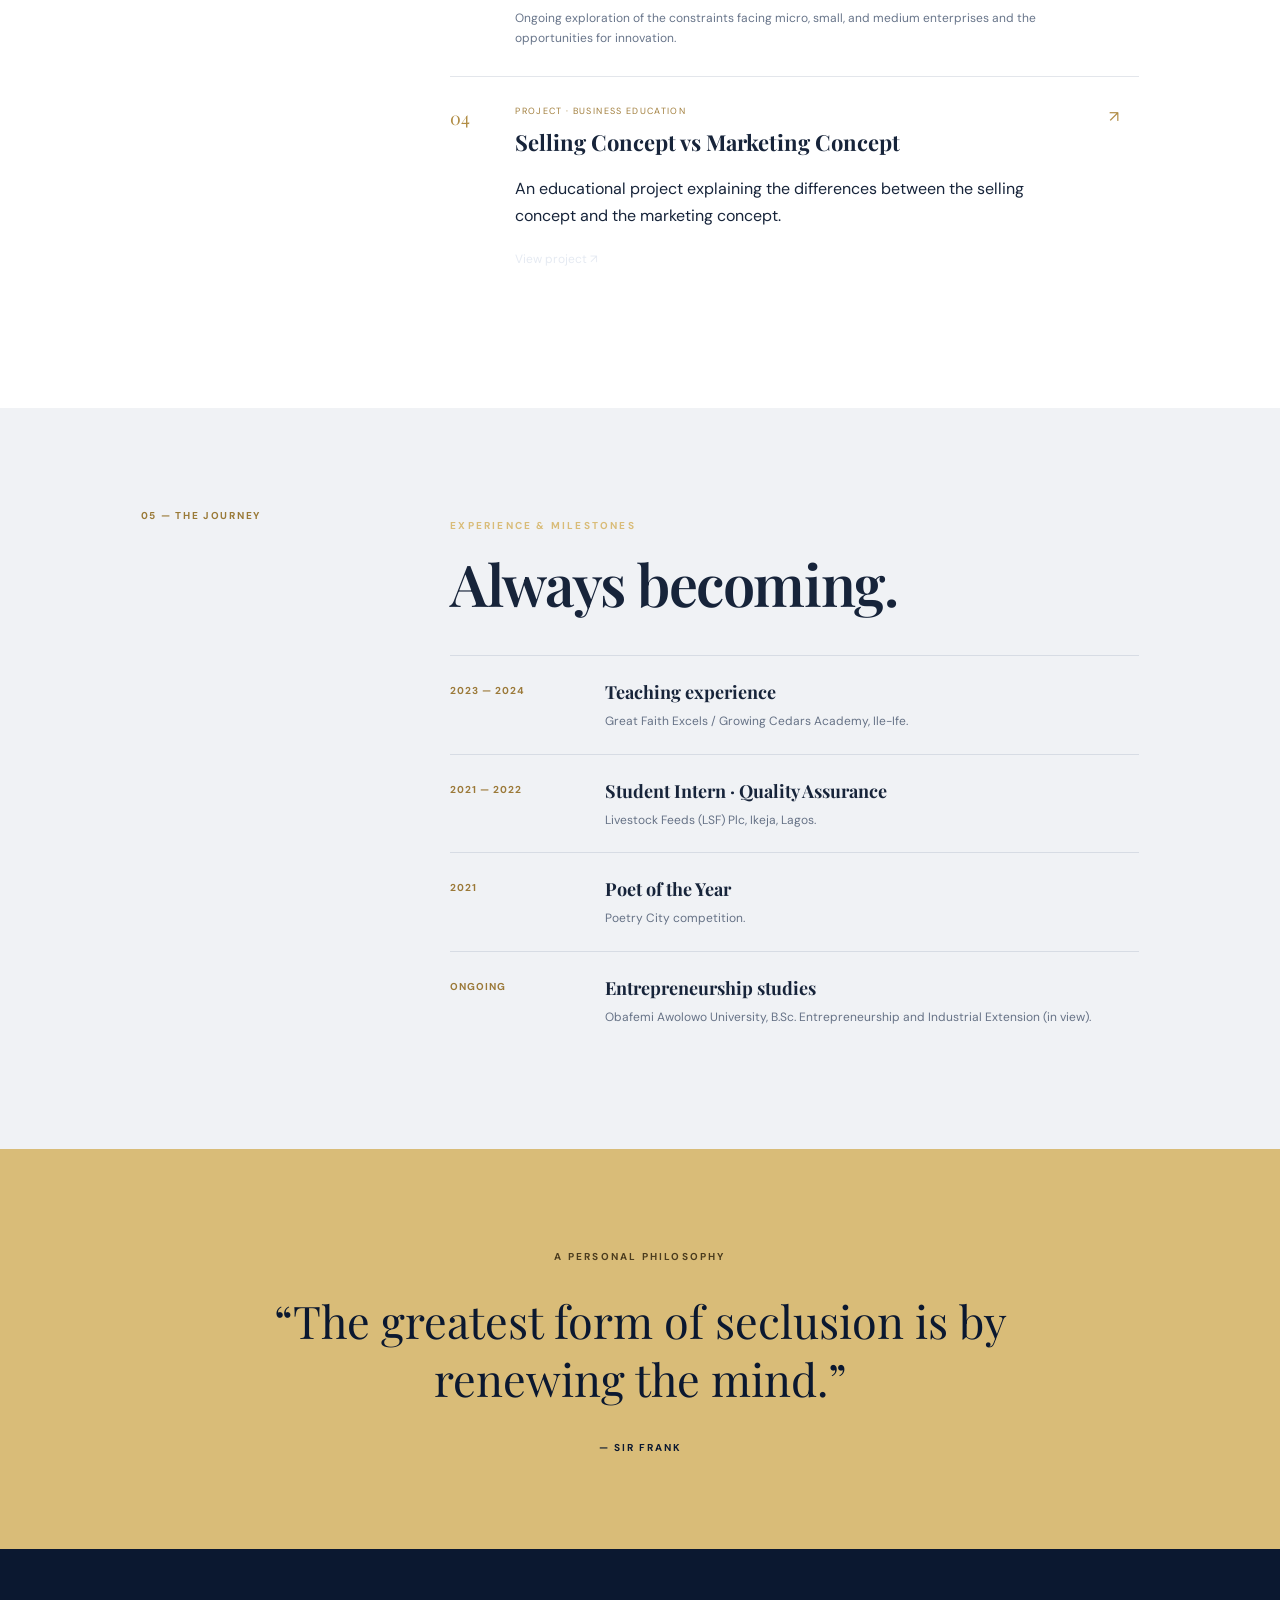
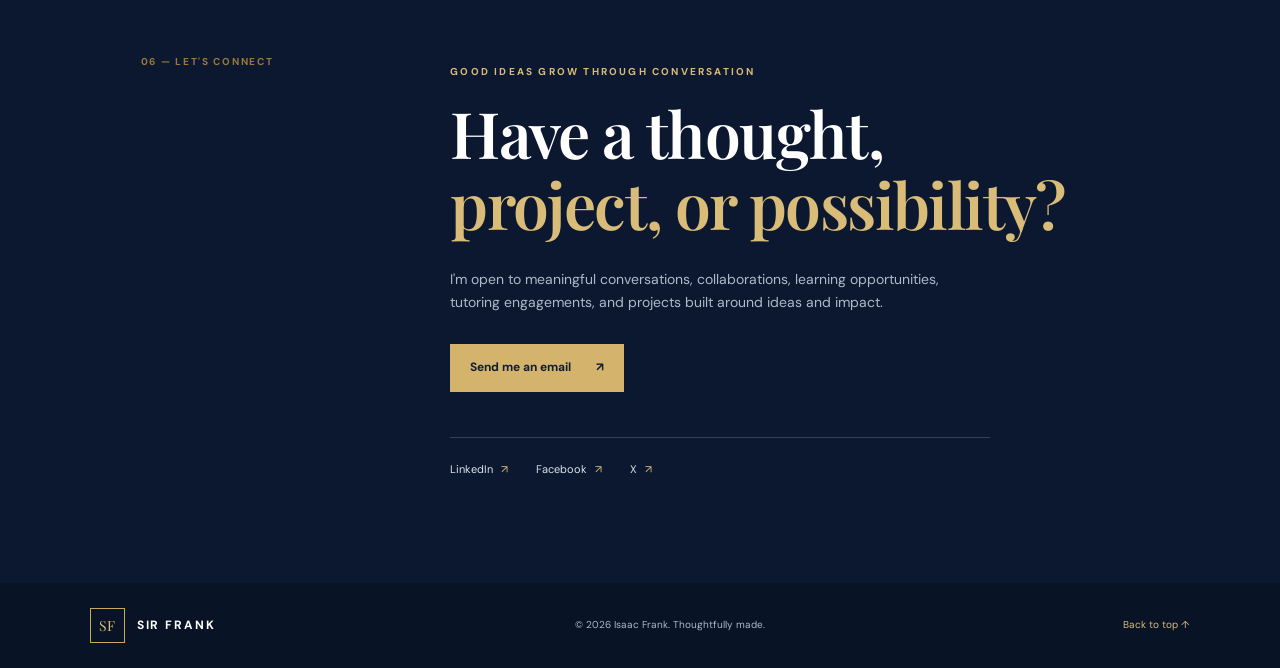
==== commit 35cdf1b5: "Update index.html" ====
--- a/index.html
+++ b/index.html
@@ -11,6 +11,9 @@
   <meta name="google-site-verification" content="kIgIBZlrPCtTKdkkR1Ar9hsfxq_OWVDCGzjVnLo0ApE">
   <meta name="robots" content="index, follow">
   <meta name="theme-color" content="#0b1830">
+
+  <!-- Favicon -->
+  <link rel="icon" href="data:image/svg+xml,%3Csvg xmlns='http://www.w3.org/2000/svg' viewBox='0 0 64 64'%3E%3Crect width='64' height='64' rx='14' fill='%230b1830'/%3E%3Ctext x='32' y='42' font-family='Georgia,serif' font-size='28' font-weight='700' text-anchor='middle' fill='%23e8b923'%3ESF%3C/text%3E%3C/svg%3E">
 
   <!-- Canonical URL -->
   <link rel="canonical" href="https://sirfrank-dotcom.github.io/sirfrank/">
@@ -68,7 +71,7 @@
   }
   </script>
 
-  <!-- Book Structured Data -->
+  <!-- Book Structured Data: DIE EMPTY -->
   <script type="application/ld+json">
   {
     "@context": "https://schema.org",
@@ -78,9 +81,27 @@
       "@type": "Person",
       "name": "Isaac Frank"
     },
+    "url": "https://sirfrank-dotcom.github.io/sirfrank/read.html",
     "image": "https://sirfrank-dotcom.github.io/sirfrank/die-empty-cover.jpg",
     "genre": "Personal development",
     "description": "A reflection on living with intention, discovering the depth of one's potential, and giving meaning to the gift of life. Give what you carry before the grave asks for it."
+  }
+  </script>
+
+  <!-- Book Structured Data: Echoes of My Mind -->
+  <script type="application/ld+json">
+  {
+    "@context": "https://schema.org",
+    "@type": "Book",
+    "name": "Echoes of My Mind (Volume 1)",
+    "author": {
+      "@type": "Person",
+      "name": "Isaac Frank"
+    },
+    "url": "https://sirfrank-dotcom.github.io/sirfrank/read-echoes.html",
+    "image": "https://sirfrank-dotcom.github.io/sirfrank/echoes-cover.jpg",
+    "genre": "Reflections and essays",
+    "description": "A collection of short articles on choice, purpose, perspective, human behavior and impact, written to make readers think deeper about life and the choices they make every day."
   }
   </script>
 
@@ -244,13 +265,33 @@
           </div>
         </article>
 
-        <article class="book-secondary">
-          <p class="books-tag">BOOK · WRITING</p>
-          <h3>Echoes of My Mind</h3>
-          <p>A collection shaped by reflection, observation, questions, and the many conversations that happen within the mind.</p>
-          <a class="books-link"
-             href="https://drive.google.com/file/d/1zR5VqU8-YOCfHtyw5eq_0XbmjN3TXMYq/view?usp=drivesdk"
-             target="_blank" rel="noopener noreferrer">Read the e-book ↗</a>
+        <article class="book-feature">
+          <a class="book-cover" href="read-echoes.html" aria-label="Read Echoes of My Mind (Volume 1) online">
+            <img
+              src="echoes-cover.jpg"
+              width="800" height="1234"
+              loading="lazy"
+              alt="Cover of Echoes of My Mind, Volume 1, by Isaac Frank: a man standing on a mountain at sunset, facing a face made of stars">
+          </a>
+
+          <div class="book-info" id="book-echoes">
+            <p class="books-tag">BOOK · REFLECTIONS</p>
+            <h2>Echoes of My Mind</h2>
+            <p class="book-subtitle">A Collection of Thoughts and Reflections, Volume 1</p>
+            <p class="book-blurb">
+              Nine short articles shaped by reflection, observation,
+              questions, and the many conversations that happen within
+              the mind. On choice, purpose, perspective and impact, for
+              the overthinkers, the silent warriors, and those who feel
+              deeply but speak little.
+            </p>
+            <p class="book-author">By Isaac Frank</p>
+            <div class="book-actions">
+              <a class="button button-gold" href="read-echoes.html">
+                Read the book free <span>↗</span>
+              </a>
+            </div>
+          </div>
         </article>
       </div>
     </section>
@@ -283,16 +324,11 @@
             <div class="work-no">02</div>
 
             <div>
-              <p class="work-type">BOOK · WRITING</p>
+              <p class="work-type">BOOK · REFLECTIONS</p>
               <h3>ECHOES OF MY MIND</h3>
               <p>A collection shaped by reflection, observation, questions, and the many conversations that happen within the mind.</p>
 
-              <a
-                class="text-link"
-                href="https://drive.google.com/file/d/1zR5VqU8-YOCfHtyw5eq_0XbmjN3TXMYq/view?usp=drivesdk"
-                target="_blank"
-                rel="noopener noreferrer"
-              >Read E-book ↗</a>
+              <a class="text-link" href="read-echoes.html">Read Echoes of My Mind ↗</a>
             </div>
 
             <span class="work-mark">✳</span>
@@ -318,7 +354,7 @@
               <h3>Selling Concept vs Marketing Concept</h3>
               <p>An educational project explaining the differences between the selling concept and the marketing concept.</p>
 
-              <a class="text-link" href="https://sellingconceptvsmarketinconcept.netlify.app" target="_blank" rel="noopener">View project ↗</a>
+              <a class="text-link" href="https://sellingconceptvsmarketinconcept.netlify.app" target="_blank" rel="noopener noreferrer">View project ↗</a>
             </div>
 
             <span class="work-mark">↗</span>
@@ -399,11 +435,11 @@
         </a>
 
         <div class="social-links">
-          <a href="https://www.linkedin.com/in/isaac-frank-819265212" target="_blank" rel="noopener">LinkedIn <span>↗</span></a>
-
-          <a href="https://www.facebook.com/profile.php?id=61594886973166" target="_blank" rel="noopener">Facebook <span>↗</span></a>
-
-          <a href="https://x.com/ScientificPhil2" target="_blank" rel="noopener">X <span>↗</span></a>
+          <a href="https://www.linkedin.com/in/isaac-frank-819265212" target="_blank" rel="noopener noreferrer">LinkedIn <span>↗</span></a>
+
+          <a href="https://www.facebook.com/profile.php?id=61594886973166" target="_blank" rel="noopener noreferrer">Facebook <span>↗</span></a>
+
+          <a href="https://x.com/ScientificPhil2" target="_blank" rel="noopener noreferrer">X <span>↗</span></a>
         </div>
       </div>
     </section>
@@ -423,4 +459,5 @@
   <script src="script.js"></script>
 
 </body>
-  </html>
+            </html>
+          
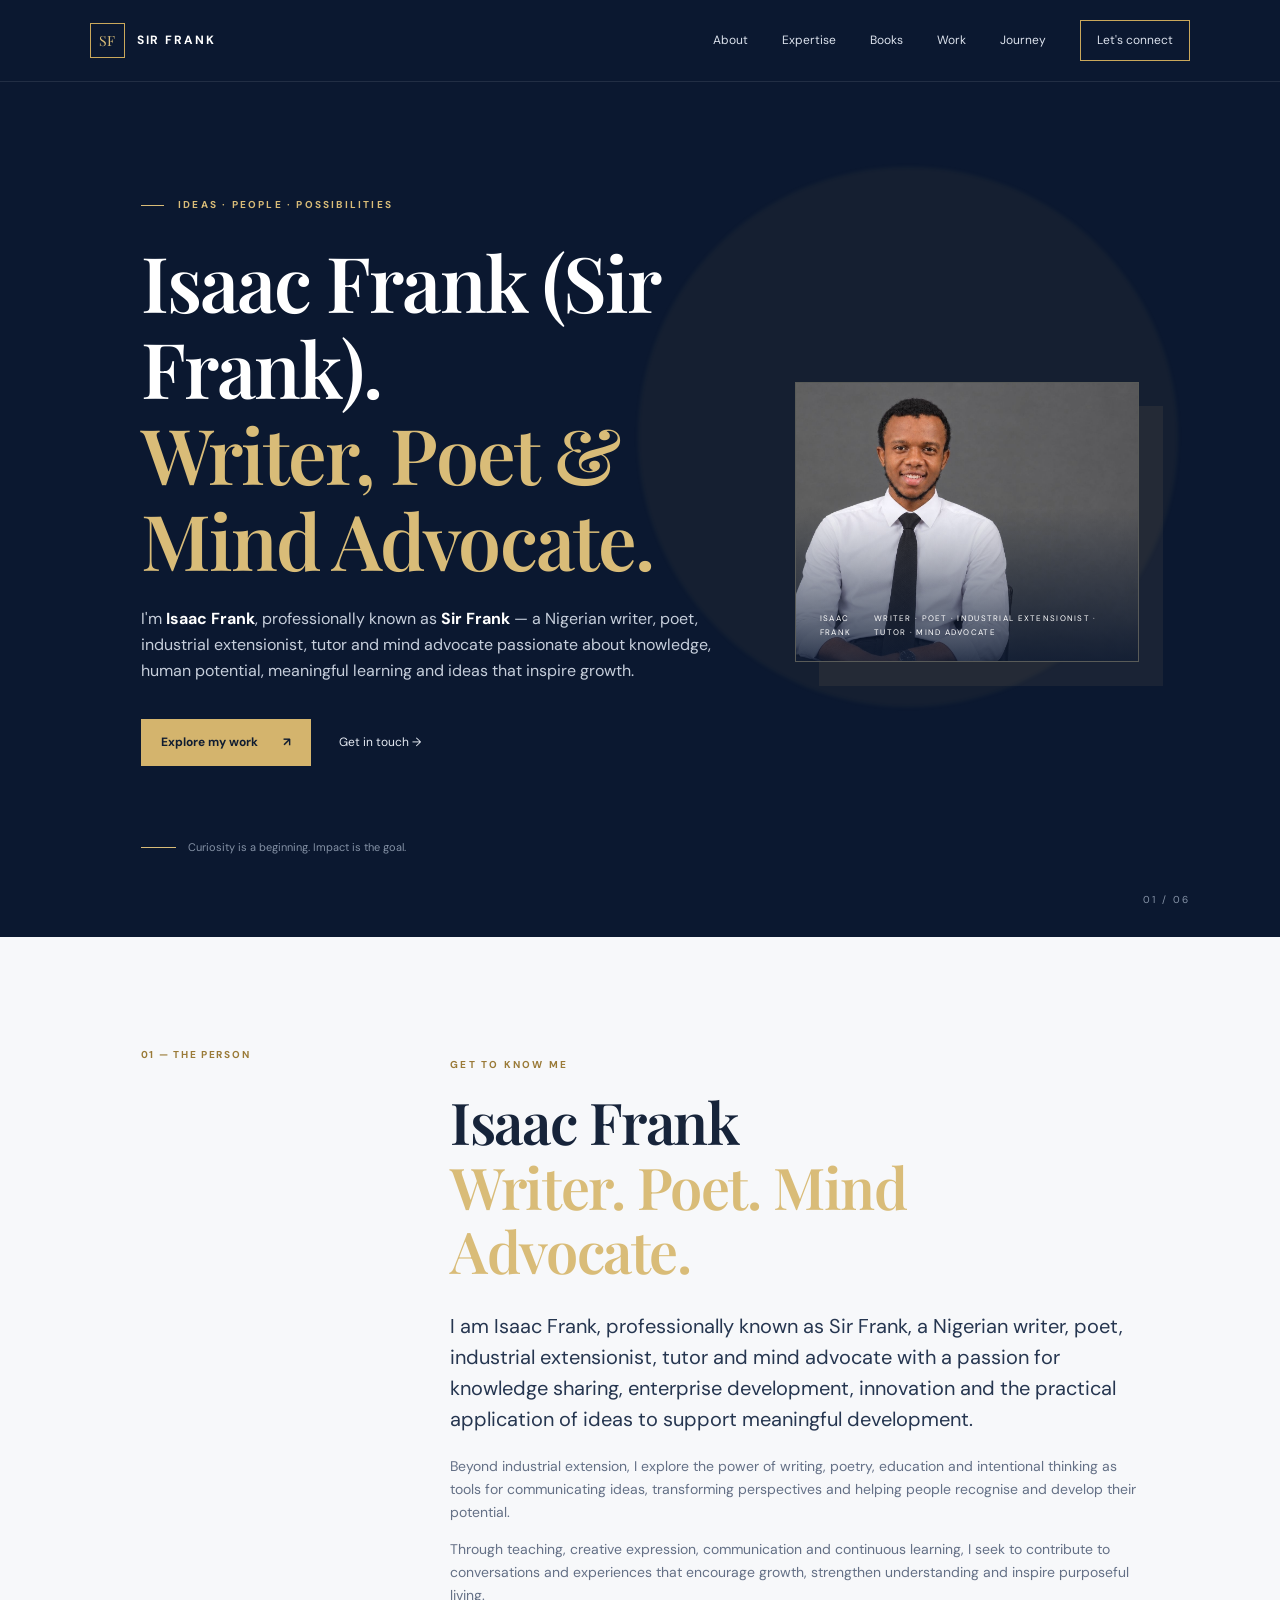
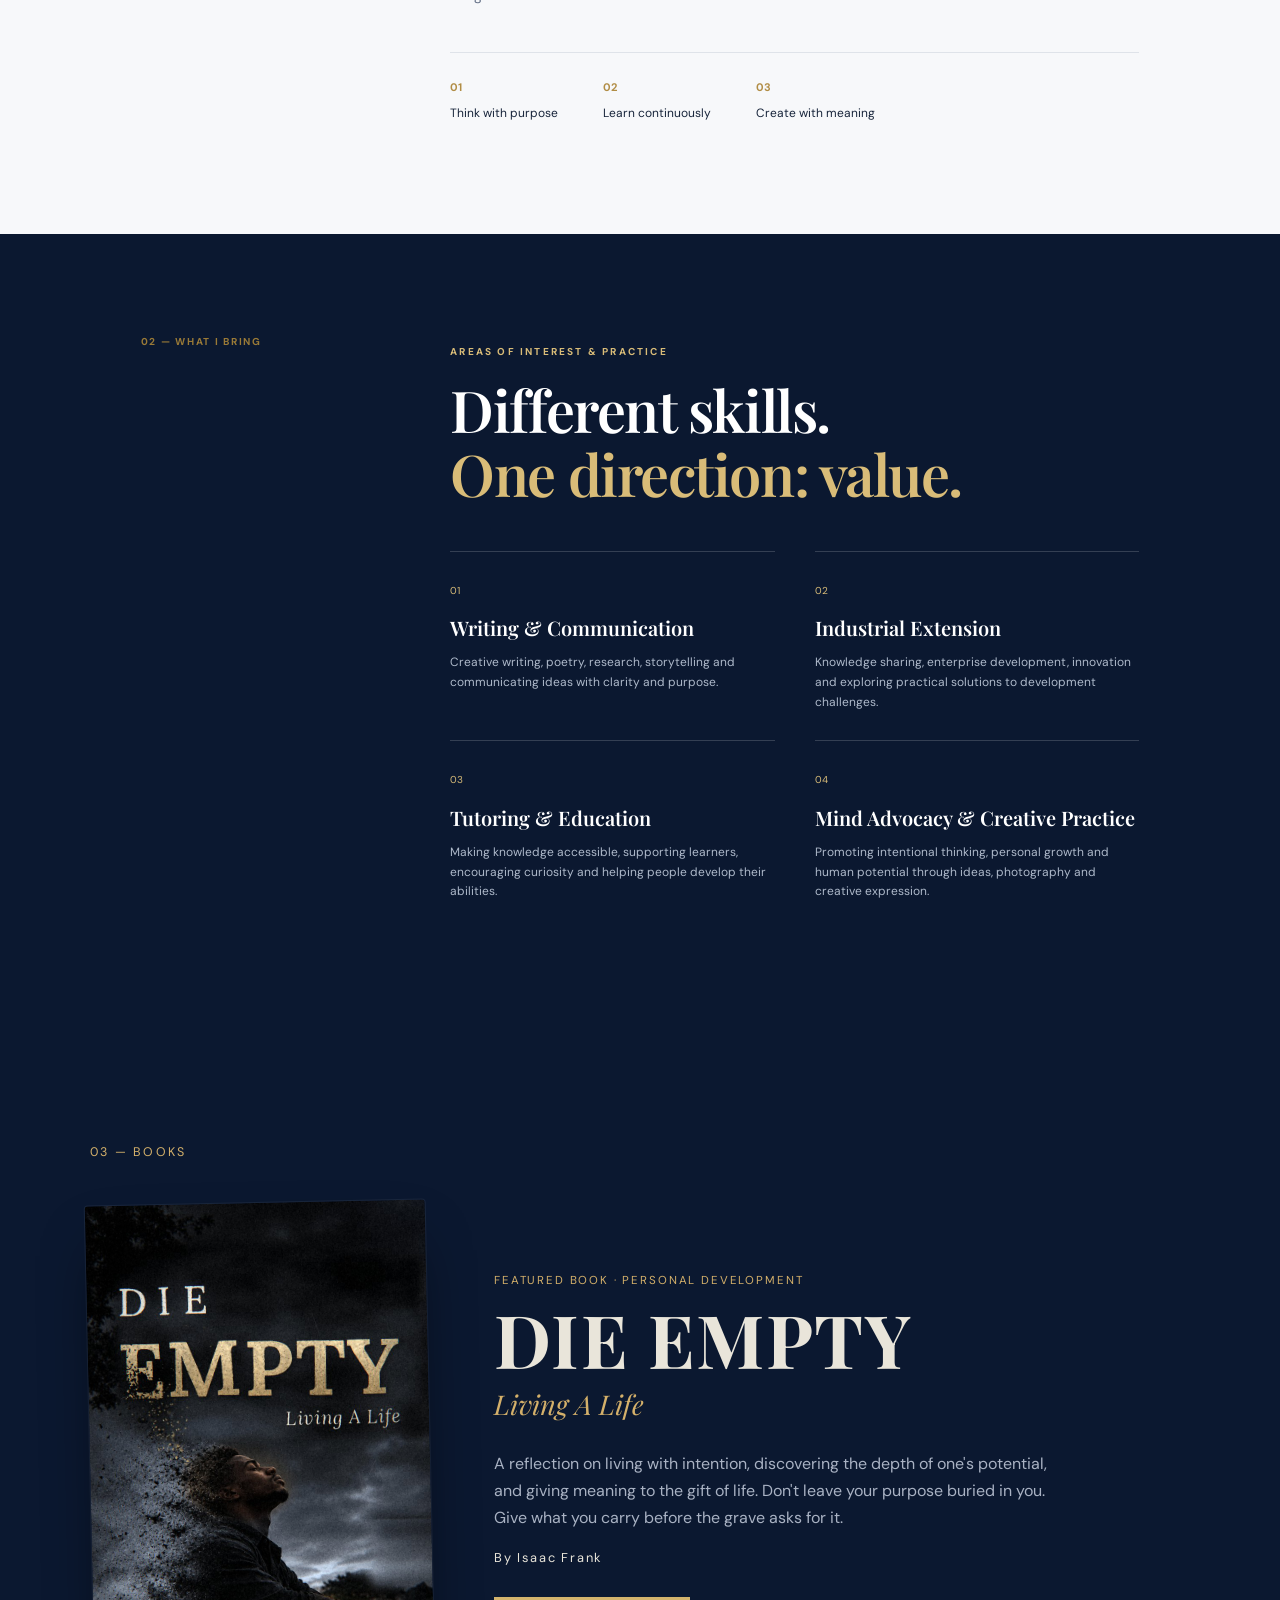
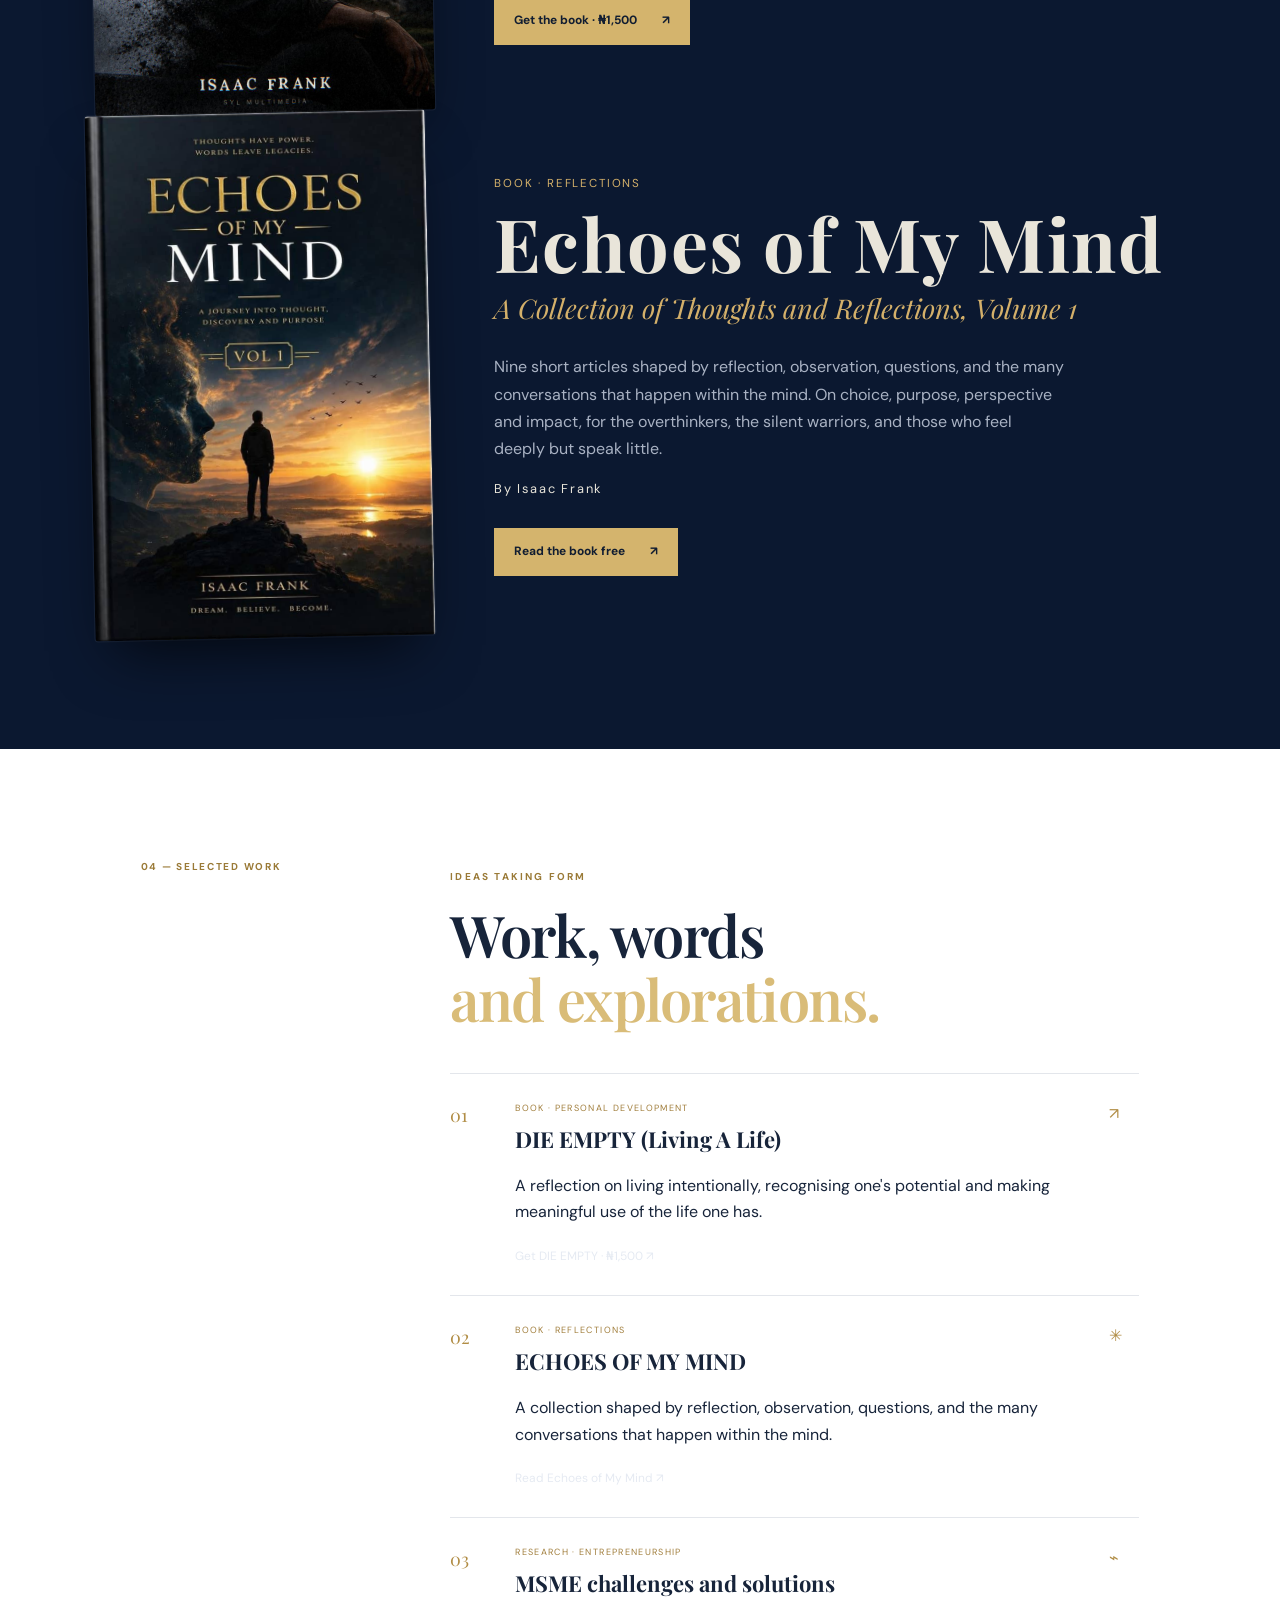
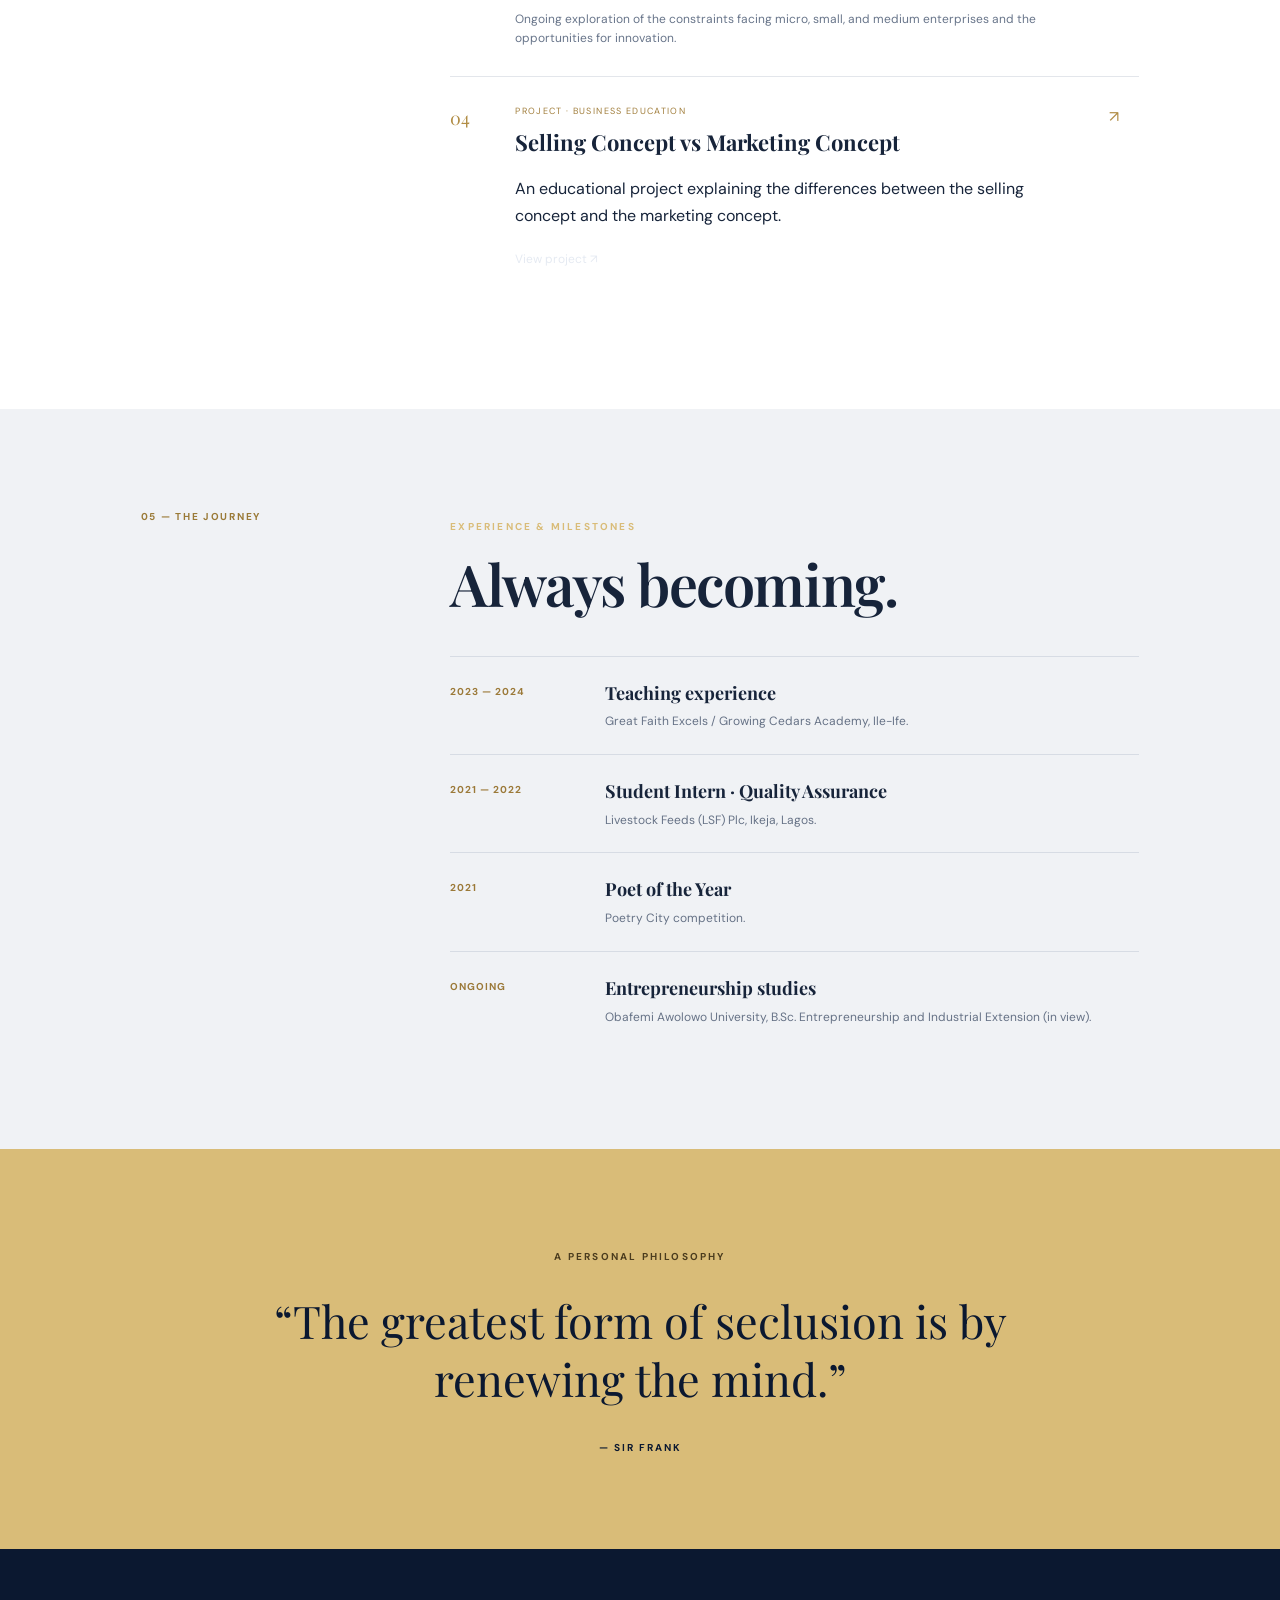
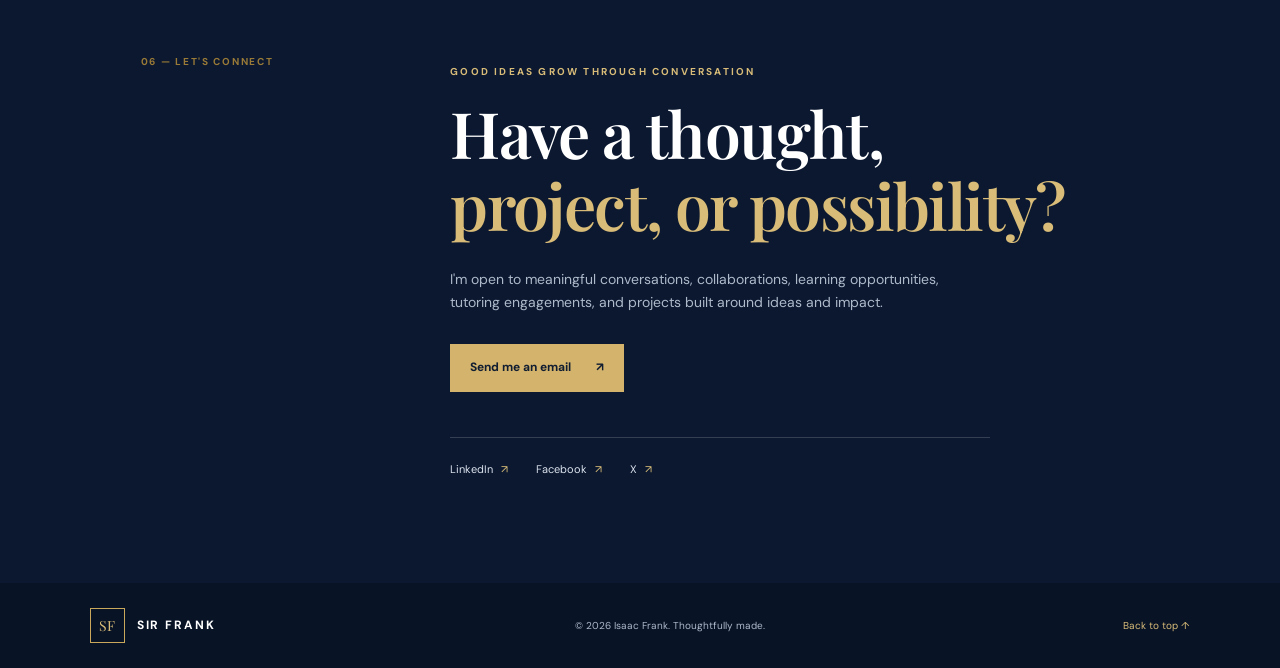
==== commit 2caa1c78: "Update index.html" ====
--- a/index.html
+++ b/index.html
@@ -1,3 +1,4 @@
+
 <!DOCTYPE html>
 <html lang="en">
 <head>
@@ -84,7 +85,14 @@
     "url": "https://sirfrank-dotcom.github.io/sirfrank/read.html",
     "image": "https://sirfrank-dotcom.github.io/sirfrank/die-empty-cover.jpg",
     "genre": "Personal development",
-    "description": "A reflection on living with intention, discovering the depth of one's potential, and giving meaning to the gift of life. Give what you carry before the grave asks for it."
+    "description": "A reflection on living with intention, discovering the depth of one's potential, and giving meaning to the gift of life. Give what you carry before the grave asks for it.",
+    "offers": {
+      "@type": "Offer",
+      "price": "1500",
+      "priceCurrency": "NGN",
+      "availability": "https://schema.org/InStock",
+      "url": "https://sirfrank-dotcom.github.io/sirfrank/read.html"
+    }
   }
   </script>
 
@@ -232,13 +240,14 @@
       </div>
     </section>
 
-    <!-- ============ BOOKS ============ -->
+    <!-- BOOKS -->
     <section class="books-section" id="books">
       <div class="books-inner">
         <p class="books-label">03 — BOOKS</p>
 
+        <!-- DIE EMPTY: PAID BOOK -->
         <article class="book-feature">
-          <a class="book-cover" href="read.html" aria-label="Read DIE EMPTY (Living A Life) online">
+          <a class="book-cover" href="read.html" aria-label="Purchase and read DIE EMPTY (Living A Life)">
             <img
               src="die-empty-cover.jpg"
               width="800" height="1200"
@@ -247,7 +256,7 @@
           </a>
 
           <div class="book-info" id="book-die-empty">
-            <p class="books-tag">NEW · PERSONAL DEVELOPMENT</p>
+            <p class="books-tag">FEATURED BOOK · PERSONAL DEVELOPMENT</p>
             <h2>DIE EMPTY</h2>
             <p class="book-subtitle">Living A Life</p>
             <p class="book-blurb">
@@ -257,14 +266,16 @@
               before the grave asks for it.
             </p>
             <p class="book-author">By Isaac Frank</p>
+
             <div class="book-actions">
               <a class="button button-gold" href="read.html">
-                Read the book free <span>↗</span>
+                Get the book · ₦1,500 <span>↗</span>
               </a>
             </div>
           </div>
         </article>
 
+        <!-- ECHOES OF MY MIND -->
         <article class="book-feature">
           <a class="book-cover" href="read-echoes.html" aria-label="Read Echoes of My Mind (Volume 1) online">
             <img
@@ -314,7 +325,7 @@
               <h3>DIE EMPTY (Living A Life)</h3>
               <p>A reflection on living intentionally, recognising one's potential and making meaningful use of the life one has.</p>
 
-              <a class="text-link" href="read.html">Read DIE EMPTY ↗</a>
+              <a class="text-link" href="read.html">Get DIE EMPTY · ₦1,500 ↗</a>
             </div>
 
             <span class="work-mark">↗</span>
@@ -459,5 +470,4 @@
   <script src="script.js"></script>
 
 </body>
-            </html>
-          
+</html>
